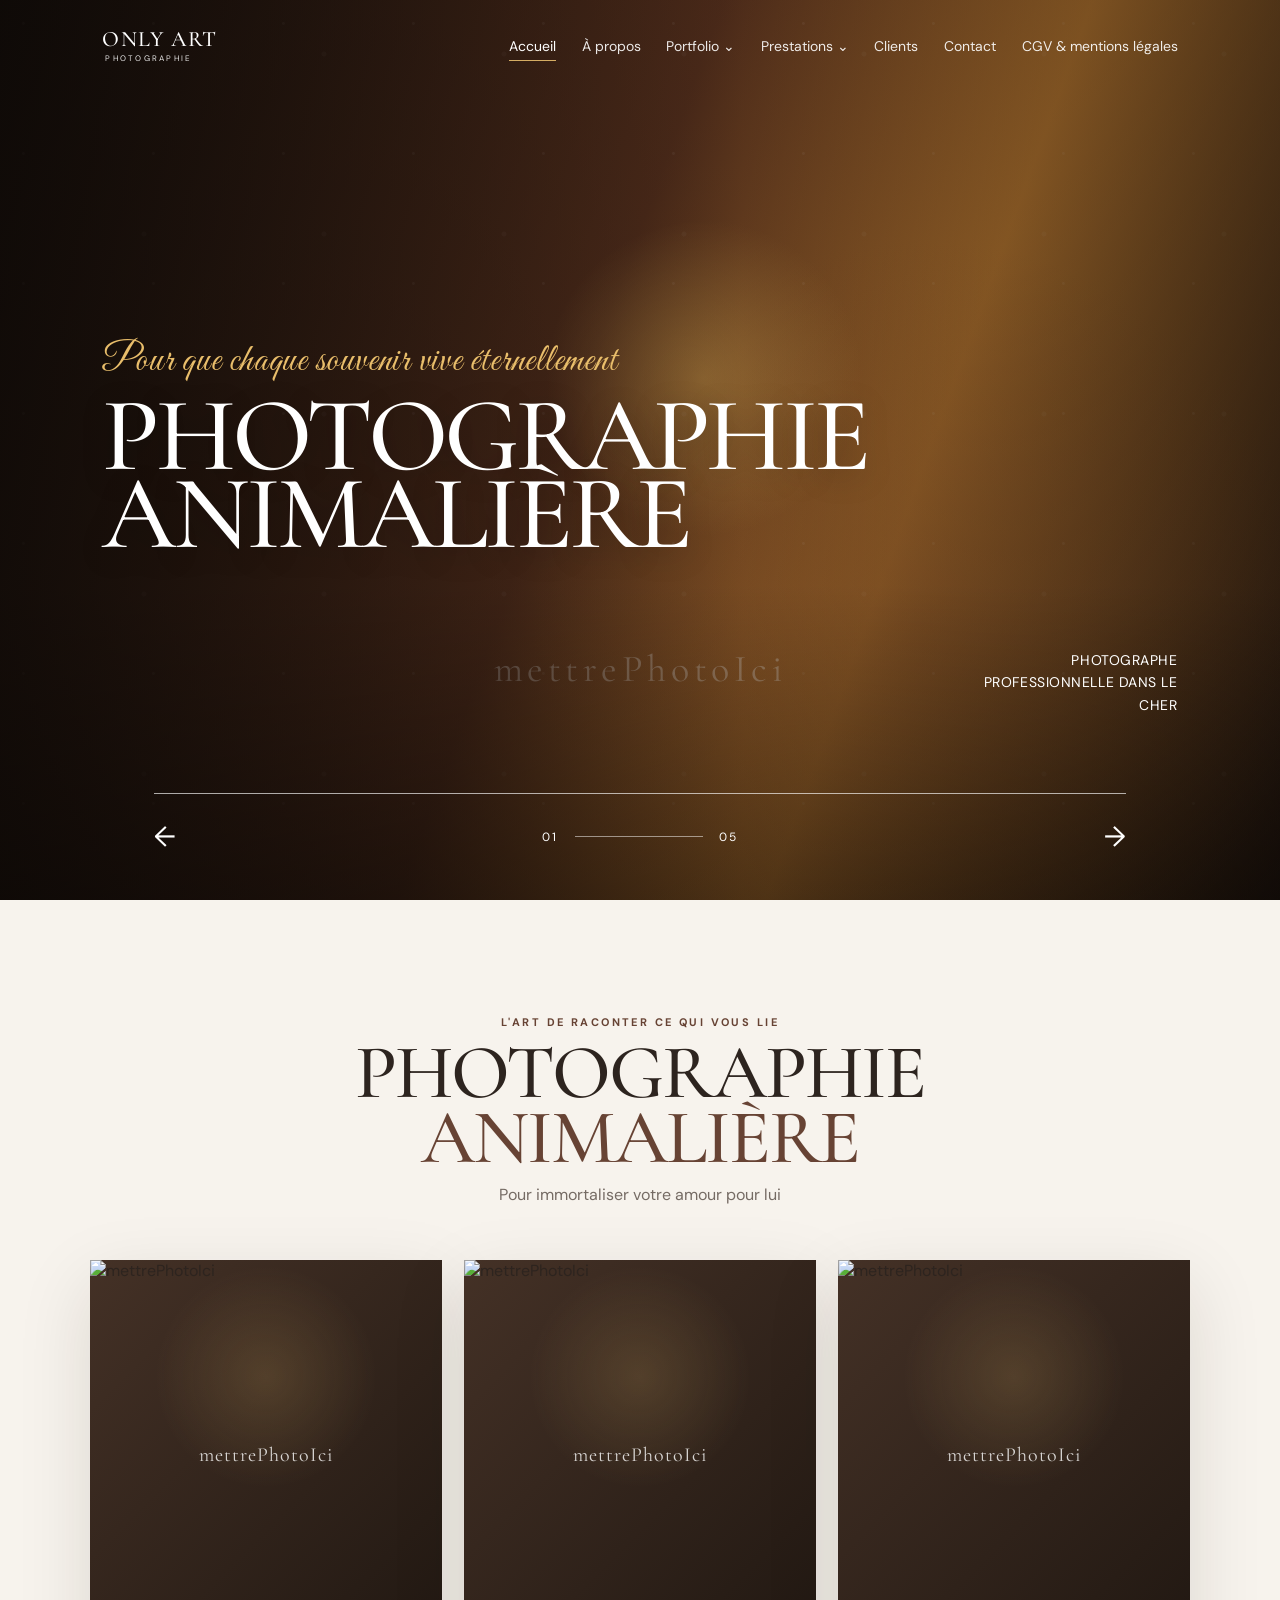
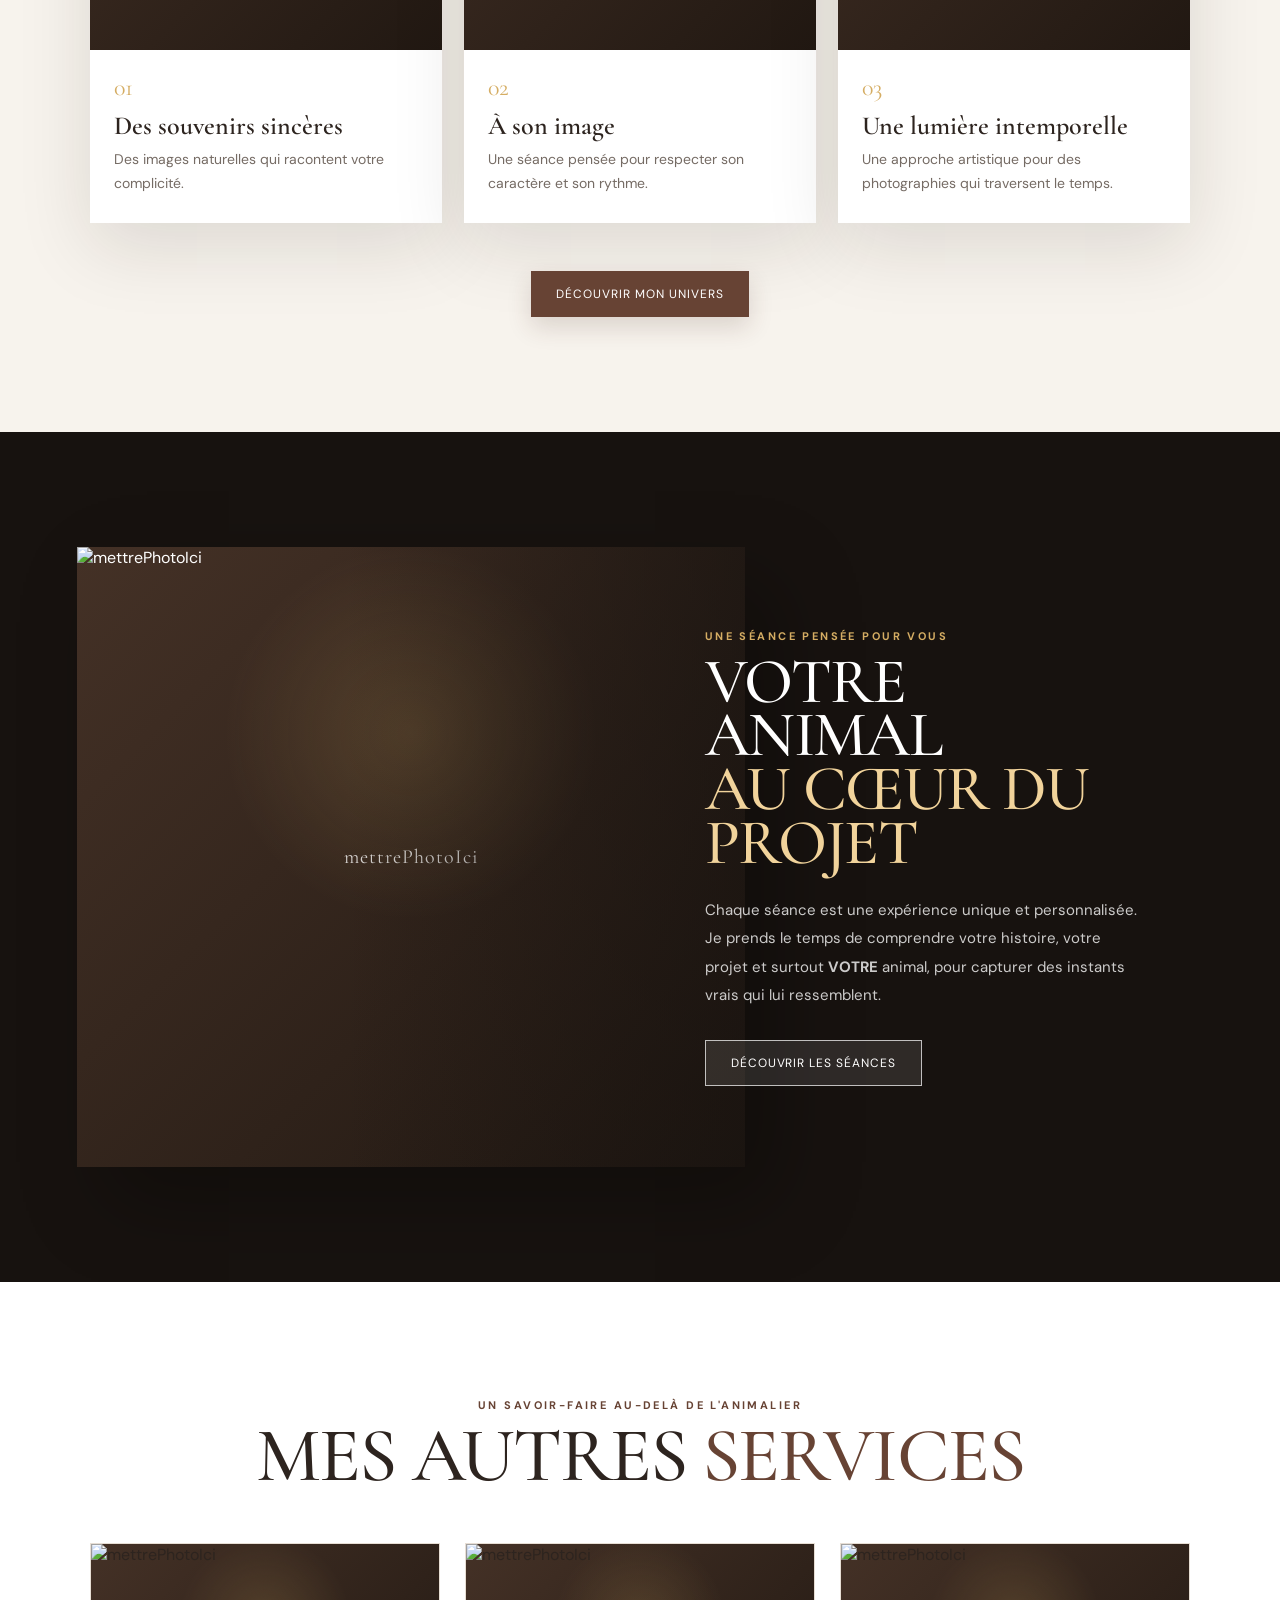
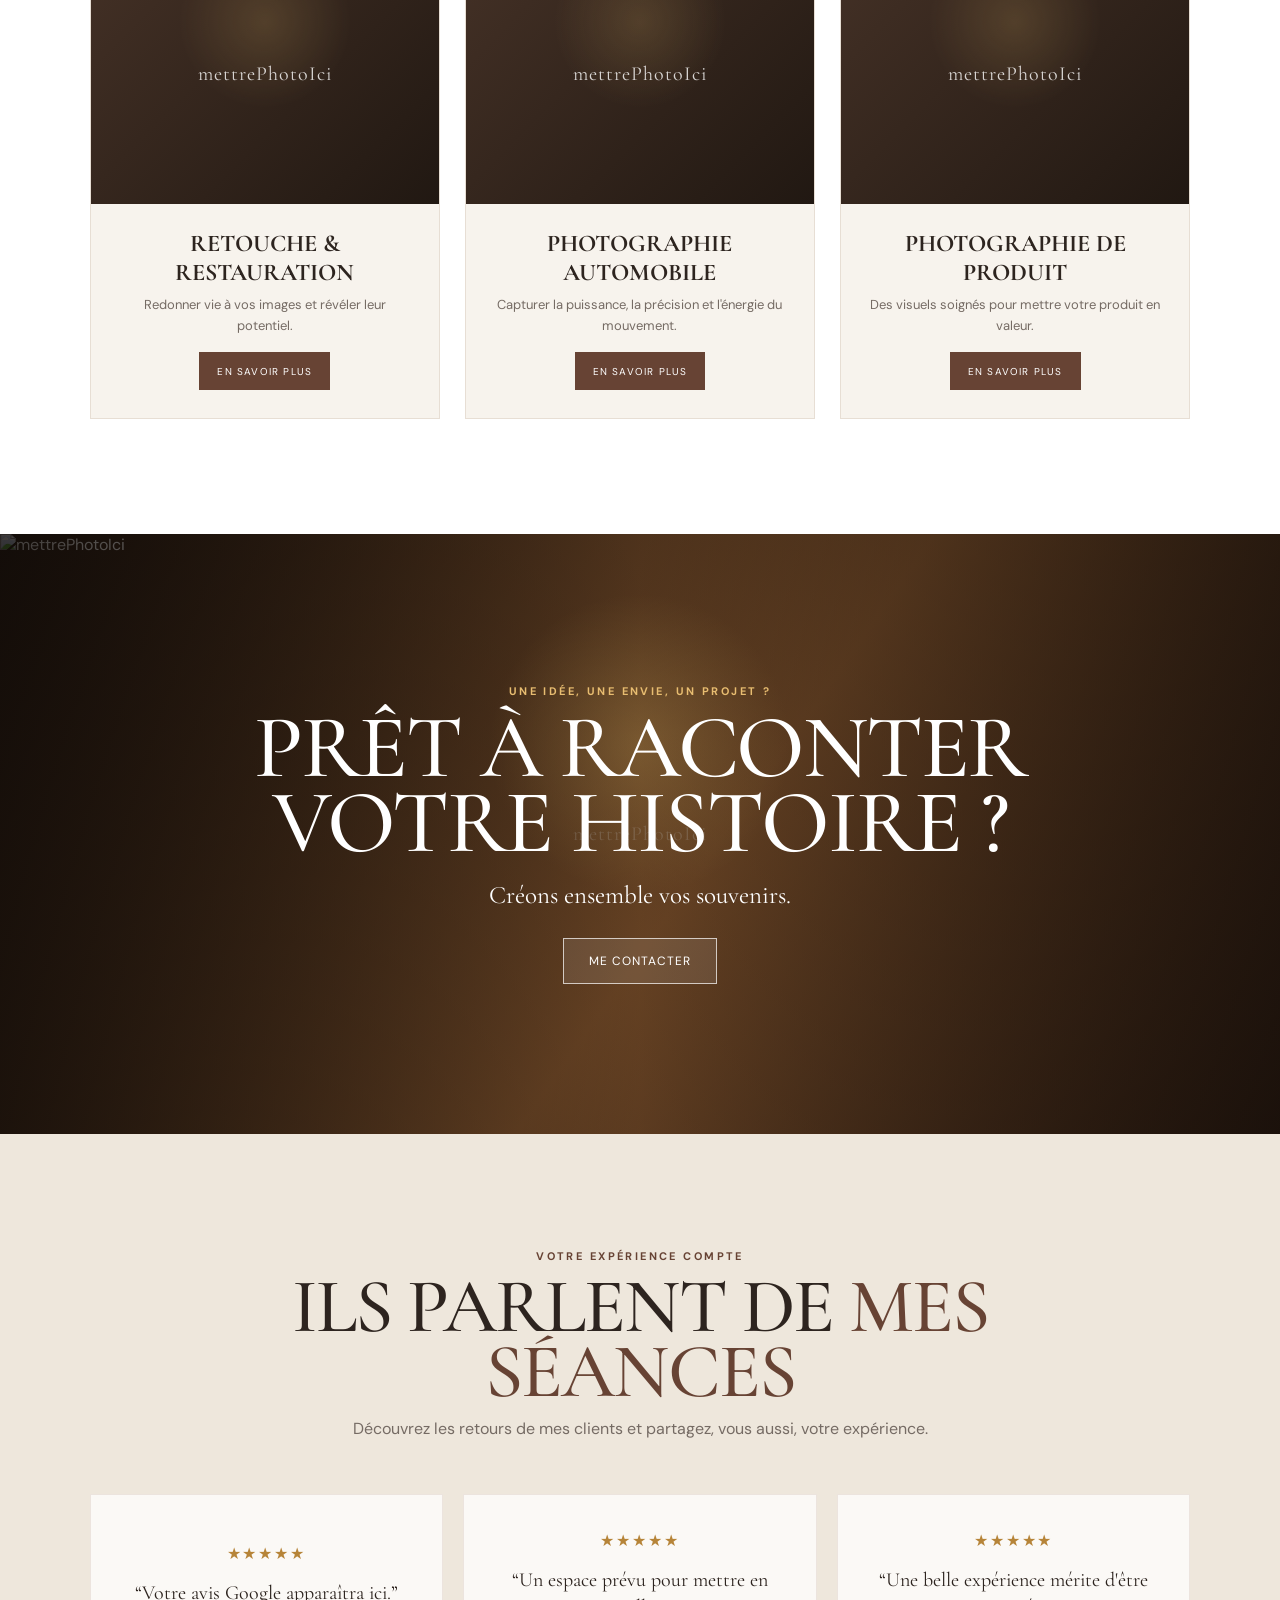
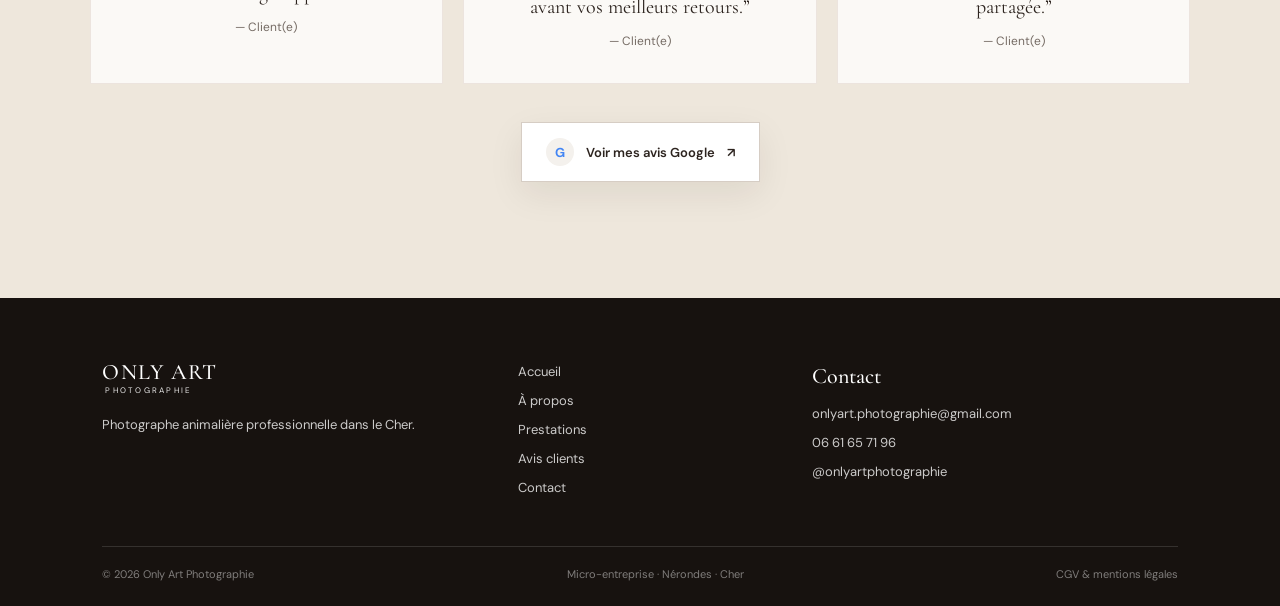
==== index.html @ 2b0d0a0a "premier commit" ====
<!DOCTYPE html>
<html lang="fr">
<head>
  <meta charset="UTF-8">
  <meta name="viewport" content="width=device-width, initial-scale=1.0">
  <meta name="description" content="Only Art Photographie — Photographe animalière professionnelle dans le Cher. Séances photo pour chiens, chevaux, chats et autres compagnons.">
  <meta name="theme-color" content="#17120f">
  <title>Only Art Photographie — Photographe animalière dans le Cher</title>
  <link rel="preconnect" href="https://fonts.googleapis.com">
  <link rel="preconnect" href="https://fonts.gstatic.com" crossorigin>
  <link href="https://fonts.googleapis.com/css2?family=Cormorant+Garamond:wght@400;500;600;700&family=DM+Sans:wght@400;500;600;700&family=Great+Vibes&display=swap" rel="stylesheet">
  <link rel="stylesheet" href="style.css">
</head>

<body>
  <div class="page-loader" aria-hidden="true"><span></span></div>

  <header class="site-header" id="top">
    <a class="brand" href="#top" aria-label="Only Art Photographie - Accueil">
      <span class="brand-main">ONLY ART</span>
      <span class="brand-sub">PHOTOGRAPHIE</span>
    </a>

    <button class="menu-toggle" aria-label="Ouvrir le menu" aria-expanded="false">
      <span></span><span></span><span></span>
    </button>

    <nav class="main-nav" aria-label="Navigation principale">
      <a class="active" href="#top">Accueil</a>
      <a href="#univers">À propos</a>
      <a href="#portfolio">Portfolio <span>⌄</span></a>
      <a href="#prestations">Prestations <span>⌄</span></a>
      <a href="#avis">Clients</a>
      <a href="#contact">Contact</a>
      <a href="#mentions">CGV & mentions légales</a>
    </nav>
  </header>

  <main>
    <!-- HERO -->
    <section class="hero" aria-label="Présentation">
      <div class="hero-slides">
        <article class="hero-slide is-active">
          <div class="hero-placeholder">
            <img src="mettrePhotoIci" alt="mettrePhotoIci">
            <span>mettrePhotoIci</span>
          </div>
        </article>
        <article class="hero-slide">
          <div class="hero-placeholder">
            <img src="mettrePhotoIci" alt="mettrePhotoIci">
            <span>mettrePhotoIci</span>
          </div>
        </article>
        <article class="hero-slide">
          <div class="hero-placeholder">
            <img src="mettrePhotoIci" alt="mettrePhotoIci">
            <span>mettrePhotoIci</span>
          </div>
        </article>
        <article class="hero-slide">
          <div class="hero-placeholder">
            <img src="mettrePhotoIci" alt="mettrePhotoIci">
            <span>mettrePhotoIci</span>
          </div>
        </article>
        <article class="hero-slide">
          <div class="hero-placeholder">
            <img src="mettrePhotoIci" alt="mettrePhotoIci">
            <span>mettrePhotoIci</span>
          </div>
        </article>
      </div>

      <div class="hero-overlay"></div>

      <div class="hero-content">
        <p class="eyebrow script">Pour que chaque souvenir vive éternellement</p>
        <h1>PHOTOGRAPHIE<br><em>ANIMALIÈRE</em></h1>
        <p class="hero-location">PHOTOGRAPHE<br>PROFESSIONNELLE DANS LE<br>CHER</p>
      </div>

      <div class="hero-bottom">
        <button class="slider-arrow" id="prevSlide" aria-label="Photo précédente">←</button>
        <div class="slider-progress">
          <span id="slideCurrent">01</span>
          <i></i>
          <span>05</span>
        </div>
        <button class="slider-arrow" id="nextSlide" aria-label="Photo suivante">→</button>
      </div>
    </section>

    <!-- INTRO / ANIMALIER -->
    <section class="section animalier-section" id="univers">
      <div class="section-heading reveal">
        <p class="eyebrow">L'art de raconter ce qui vous lie</p>
        <h2>PHOTOGRAPHIE<br><em>ANIMALIÈRE</em></h2>
        <p>Pour immortaliser votre amour pour lui</p>
      </div>

      <div class="animal-grid">
        <article class="animal-card reveal">
          <div class="image-box">
            <img src="mettrePhotoIci" alt="mettrePhotoIci">
            <span>mettrePhotoIci</span>
          </div>
          <div class="card-body"><span>01</span><h3>Des souvenirs sincères</h3><p>Des images naturelles qui racontent votre complicité.</p></div>
        </article>

        <article class="animal-card reveal delay-1">
          <div class="image-box">
            <img src="mettrePhotoIci" alt="mettrePhotoIci">
            <span>mettrePhotoIci</span>
          </div>
          <div class="card-body"><span>02</span><h3>À son image</h3><p>Une séance pensée pour respecter son caractère et son rythme.</p></div>
        </article>

        <article class="animal-card reveal delay-2">
          <div class="image-box">
            <img src="mettrePhotoIci" alt="mettrePhotoIci">
            <span>mettrePhotoIci</span>
          </div>
          <div class="card-body"><span>03</span><h3>Une lumière intemporelle</h3><p>Une approche artistique pour des photographies qui traversent le temps.</p></div>
        </article>
      </div>

      <div class="center-cta reveal">
        <a class="btn" href="#contact">Découvrir mon univers</a>
      </div>
    </section>

    <!-- STORY -->
    <section class="story-section section" id="portfolio">
      <div class="story-image image-box reveal">
        <img src="mettrePhotoIci" alt="mettrePhotoIci">
        <span>mettrePhotoIci</span>
      </div>

      <div class="story-content reveal delay-1">
        <p class="eyebrow">Une séance pensée pour vous</p>
        <h2>VOTRE ANIMAL<br><em>AU CŒUR DU PROJET</em></h2>
        <p>
          Chaque séance est une expérience unique et personnalisée. Je prends le temps de comprendre
          votre histoire, votre projet et surtout <strong>VOTRE</strong> animal, pour capturer des instants
          vrais qui lui ressemblent.
        </p>
        <a class="btn btn-light" href="#contact">Découvrir les séances</a>
      </div>
    </section>

    <!-- OTHER SERVICES -->
    <section class="section services-section" id="prestations">
      <div class="section-heading reveal">
        <p class="eyebrow">Un savoir-faire au-delà de l'animalier</p>
        <h2>MES AUTRES <em>SERVICES</em></h2>
      </div>

      <div class="services-grid">
        <article class="service-card reveal">
          <div class="image-box">
            <img src="mettrePhotoIci" alt="mettrePhotoIci">
            <span>mettrePhotoIci</span>
          </div>
          <div class="service-content">
            <h3>RETOUCHE & RESTAURATION</h3>
            <p>Redonner vie à vos images et révéler leur potentiel.</p>
            <a href="#contact" class="small-btn">En savoir plus</a>
          </div>
        </article>

        <article class="service-card reveal delay-1">
          <div class="image-box">
            <img src="mettrePhotoIci" alt="mettrePhotoIci">
            <span>mettrePhotoIci</span>
          </div>
          <div class="service-content">
            <h3>PHOTOGRAPHIE AUTOMOBILE</h3>
            <p>Capturer la puissance, la précision et l'énergie du mouvement.</p>
            <a href="#contact" class="small-btn">En savoir plus</a>
          </div>
        </article>

        <article class="service-card reveal delay-2">
          <div class="image-box">
            <img src="mettrePhotoIci" alt="mettrePhotoIci">
            <span>mettrePhotoIci</span>
          </div>
          <div class="service-content">
            <h3>PHOTOGRAPHIE DE PRODUIT</h3>
            <p>Des visuels soignés pour mettre votre produit en valeur.</p>
            <a href="#contact" class="small-btn">En savoir plus</a>
          </div>
        </article>
      </div>
    </section>

    <!-- CONTACT CTA -->
    <section class="contact-banner" id="contact">
      <div class="contact-bg image-box">
        <img src="mettrePhotoIci" alt="mettrePhotoIci">
        <span>mettrePhotoIci</span>
      </div>
      <div class="contact-overlay"></div>
      <div class="contact-content reveal">
        <p class="eyebrow">Une idée, une envie, un projet ?</p>
        <h2>PRÊT À RACONTER<br><em>VOTRE HISTOIRE ?</em></h2>
        <p>Créons ensemble vos souvenirs.</p>
        <a class="btn btn-light" href="mailto:onlyart.photographie@gmail.com?subject=Demande%20de%20renseignements">Me contacter</a>
      </div>
    </section>

    <!-- GOOGLE REVIEWS -->
    <section class="reviews section" id="avis">
      <div class="reviews-inner">
        <div class="section-heading reveal">
          <p class="eyebrow">Votre expérience compte</p>
          <h2>ILS PARLENT DE <em>MES SÉANCES</em></h2>
          <p>Découvrez les retours de mes clients et partagez, vous aussi, votre expérience.</p>
        </div>

        <div class="review-cards">
          <article class="review-card reveal">
            <div class="stars">★★★★★</div>
            <p>“Votre avis Google apparaîtra ici.”</p>
            <span>— Client(e)</span>
          </article>
          <article class="review-card reveal delay-1">
            <div class="stars">★★★★★</div>
            <p>“Un espace prévu pour mettre en avant vos meilleurs retours.”</p>
            <span>— Client(e)</span>
          </article>
          <article class="review-card reveal delay-2">
            <div class="stars">★★★★★</div>
            <p>“Une belle expérience mérite d'être partagée.”</p>
            <span>— Client(e)</span>
          </article>
        </div>

        <!-- Remplacez l'URL ci-dessous par le lien exact de votre fiche Google Business Profile. -->
        <a class="google-btn reveal" href="https://www.google.com/search?q=Only+Art+Photographie+N%C3%A9rondes+avis+Google" target="_blank" rel="noopener noreferrer">
          <span class="google-g">G</span>
          Voir mes avis Google
          <span>↗</span>
        </a>
      </div>
    </section>
  </main>

  <footer class="site-footer" id="mentions">
    <div class="footer-top">
      <div>
        <a class="brand footer-brand" href="#top">
          <span class="brand-main">ONLY ART</span>
          <span class="brand-sub">PHOTOGRAPHIE</span>
        </a>
        <p>Photographe animalière professionnelle dans le Cher.</p>
      </div>

      <div class="footer-links">
        <a href="#top">Accueil</a>
        <a href="#univers">À propos</a>
        <a href="#prestations">Prestations</a>
        <a href="#avis">Avis clients</a>
        <a href="#contact">Contact</a>
      </div>

      <div class="footer-contact">
        <strong>Contact</strong>
        <a href="mailto:onlyart.photographie@gmail.com">onlyart.photographie@gmail.com</a>
        <a href="tel:+33661657196">06 61 65 71 96</a>
        <a href="https://www.instagram.com/onlyartphotographie/" target="_blank" rel="noopener noreferrer">@onlyartphotographie</a>
      </div>
    </div>

    <div class="footer-bottom">
      <span>© <span id="year"></span> Only Art Photographie</span>
      <span>Micro-entreprise · Nérondes · Cher</span>
      <a href="#">CGV & mentions légales</a>
    </div>
  </footer>

  <button class="back-top" id="backTop" aria-label="Retour en haut">↑</button>

  <script src="script.js"></script>
</body>
</html>
---- style.css ----
/* =========================================================
   ONLY ART PHOTOGRAPHIE — HOME
   Palette inspirée de la maquette : brun, crème, doré, blanc
   ========================================================= */

:root {
  --brown-950: #17120f;
  --brown-900: #241913;
  --brown-800: #3a271d;
  --brown-700: #674334;
  --brown-600: #80533f;
  --gold: #d5ad63;
  --cream: #eee7dc;
  --cream-2: #f7f3ed;
  --white: #fff;
  --text: #2d241f;
  --muted: #756b64;
  --shadow: 0 24px 70px rgba(37, 25, 18, .12);
  --serif: "Cormorant Garamond", Georgia, serif;
  --sans: "DM Sans", Arial, sans-serif;
  --script: "Great Vibes", cursive;
}

* { box-sizing: border-box; }

html {
  scroll-behavior: smooth;
  scroll-padding-top: 80px;
}

body {
  margin: 0;
  background: var(--cream-2);
  color: var(--text);
  font-family: var(--sans);
  overflow-x: hidden;
}

body.menu-open { overflow: hidden; }

a { color: inherit; text-decoration: none; }

button { font: inherit; }

.page-loader {
  position: fixed;
  inset: 0;
  z-index: 9999;
  background: var(--brown-950);
  display: grid;
  place-items: center;
  transition: opacity .6s ease, visibility .6s ease;
}

.page-loader span {
  width: 42px;
  height: 42px;
  border: 1px solid rgba(255,255,255,.25);
  border-top-color: var(--gold);
  border-radius: 50%;
  animation: spin 1s linear infinite;
}

.page-loader.loaded { opacity: 0; visibility: hidden; }

@keyframes spin { to { transform: rotate(360deg); } }

/* HEADER */
.site-header {
  position: absolute;
  top: 0;
  left: 0;
  right: 0;
  z-index: 20;
  min-height: 92px;
  display: flex;
  align-items: center;
  justify-content: space-between;
  gap: 30px;
  padding: 20px clamp(24px, 8vw, 9%);
  color: var(--white);
  transition: background .3s ease, padding .3s ease, backdrop-filter .3s ease;
}

.site-header.scrolled {
  position: fixed;
  min-height: 72px;
  padding-top: 12px;
  padding-bottom: 12px;
  background: rgba(23, 18, 15, .88);
  backdrop-filter: blur(14px);
  box-shadow: 0 10px 35px rgba(0,0,0,.12);
}

.brand {
  display: inline-flex;
  flex-direction: column;
  line-height: .85;
  letter-spacing: .08em;
  flex: 0 0 auto;
}

.brand-main {
  font-family: var(--serif);
  font-size: 22px;
  font-weight: 500;
}

.brand-sub {
  font-size: 8px;
  letter-spacing: .28em;
  margin-left: 3px;
  margin-top: 6px;
  opacity: .9;
}

.main-nav {
  display: flex;
  align-items: center;
  gap: clamp(18px, 2vw, 34px);
  font-size: 14px;
}

.main-nav a {
  position: relative;
  padding: 8px 0;
  white-space: nowrap;
  opacity: .9;
  transition: opacity .25s ease;
}

.main-nav a::after {
  content: "";
  position: absolute;
  left: 0;
  right: 100%;
  bottom: 2px;
  height: 1px;
  background: var(--gold);
  transition: right .3s ease;
}

.main-nav a:hover,
.main-nav a.active { opacity: 1; }

.main-nav a:hover::after,
.main-nav a.active::after { right: 0; }

.menu-toggle {
  display: none;
  width: 44px;
  height: 44px;
  border: 0;
  background: transparent;
  color: white;
  cursor: pointer;
}

.menu-toggle span {
  display: block;
  width: 25px;
  height: 1px;
  margin: 6px auto;
  background: currentColor;
  transition: transform .3s ease, opacity .3s ease;
}

.menu-toggle.open span:nth-child(1) { transform: translateY(7px) rotate(45deg); }
.menu-toggle.open span:nth-child(2) { opacity: 0; }
.menu-toggle.open span:nth-child(3) { transform: translateY(-7px) rotate(-45deg); }

/* GENERIC */
.section {
  padding: clamp(80px, 9vw, 140px) clamp(20px, 7vw, 8%);
}

.section-heading {
  max-width: 800px;
  margin: 0 auto 55px;
  text-align: center;
}

.eyebrow {
  margin: 0 0 12px;
  color: var(--brown-700);
  font-size: 11px;
  font-weight: 700;
  letter-spacing: .22em;
  text-transform: uppercase;
}

.script {
  font-family: var(--script);
  font-weight: 400;
  text-transform: none;
  letter-spacing: .02em;
  color: #e9be6b;
  font-size: clamp(26px, 3vw, 43px);
}

h1, h2, h3, p { margin-top: 0; }

h2 {
  margin-bottom: 14px;
  font-family: var(--serif);
  font-size: clamp(42px, 6vw, 78px);
  font-weight: 500;
  line-height: .84;
  letter-spacing: -.025em;
}

h2 em, h1 em {
  font-style: normal;
  color: var(--brown-700);
}

.section-heading > p:last-child {
  color: var(--muted);
  font-size: 16px;
}

.btn,
.small-btn,
.google-btn {
  display: inline-flex;
  align-items: center;
  justify-content: center;
  gap: 12px;
  cursor: pointer;
  transition: transform .3s ease, background .3s ease, color .3s ease, box-shadow .3s ease;
}

.btn {
  min-height: 46px;
  padding: 0 25px;
  color: white;
  background: var(--brown-700);
  font-size: 12px;
  letter-spacing: .08em;
  text-transform: uppercase;
  box-shadow: 0 10px 25px rgba(74, 46, 34, .16);
}

.btn:hover {
  transform: translateY(-3px);
  background: var(--brown-800);
  box-shadow: 0 16px 32px rgba(74, 46, 34, .22);
}

.btn-light {
  background: rgba(255,255,255,.1);
  border: 1px solid rgba(255,255,255,.7);
  box-shadow: none;
}

.btn-light:hover {
  background: white;
  color: var(--brown-800);
}

.center-cta { text-align: center; margin-top: 48px; }

.image-box {
  position: relative;
  overflow: hidden;
  background:
    radial-gradient(circle at 50% 30%, rgba(213,173,99,.18), transparent 34%),
    linear-gradient(135deg, #443126, #211812);
}

.image-box img {
  display: block;
  width: 100%;
  height: 100%;
  object-fit: cover;
}

.image-box > span {
  position: absolute;
  inset: 0;
  display: grid;
  place-items: center;
  color: rgba(255,255,255,.8);
  font-family: var(--serif);
  font-size: 20px;
  letter-spacing: .05em;
  pointer-events: none;
}

.image-box img:not([src]),
.image-box img { min-height: 100%; }

/* HERO */
.hero {
  position: relative;
  min-height: min(850px, 100vh);
  height: 100vh;
  overflow: hidden;
  background: #2b1c13;
  color: white;
}

.hero-slides,
.hero-slide,
.hero-placeholder {
  position: absolute;
  inset: 0;
}

.hero-slide {
  opacity: 0;
  transform: scale(1.035);
  transition: opacity 1s ease, transform 7s ease;
}

.hero-slide.is-active {
  opacity: 1;
  transform: scale(1);
}

.hero-placeholder {
  display: grid;
  place-items: center;
  background:
    radial-gradient(circle at 55% 42%, rgba(229,179,86,.48), transparent 18%),
    radial-gradient(circle at 72% 70%, rgba(132,77,38,.42), transparent 35%),
    linear-gradient(110deg, #1d130e 0%, #5a321e 45%, #bd7b31 68%, #2a1a11 100%);
}

.hero-placeholder::before {
  content: "";
  position: absolute;
  inset: 0;
  background:
    radial-gradient(circle at 18% 18%, rgba(255,255,255,.14) 0 1px, transparent 2px),
    radial-gradient(circle at 80% 30%, rgba(255,255,255,.1) 0 2px, transparent 3px);
  background-size: 130px 130px, 180px 180px;
  opacity: .45;
}

.hero-placeholder img {
  width: 100%;
  height: 100%;
  object-fit: cover;
  opacity: 0;
}

.hero-placeholder span {
  z-index: 1;
  font-family: var(--serif);
  font-size: clamp(22px, 3vw, 38px);
  letter-spacing: .12em;
  color: rgba(255,255,255,.35);
}

.hero-overlay {
  position: absolute;
  inset: 0;
  z-index: 2;
  background:
    linear-gradient(90deg, rgba(10,7,5,.76) 0%, rgba(16,10,7,.22) 58%, rgba(10,7,5,.45) 100%),
    linear-gradient(0deg, rgba(0,0,0,.48), transparent 35%);
}

.hero-content {
  position: relative;
  z-index: 3;
  min-height: 100%;
  display: grid;
  align-content: center;
  justify-items: start;
  padding: 120px clamp(28px, 8vw, 8.5%) 130px;
}

.hero-content h1 {
  margin: 0;
  font-family: var(--serif);
  font-size: clamp(62px, 8.2vw, 140px);
  font-weight: 500;
  line-height: .74;
  letter-spacing: -.035em;
  text-shadow: 0 6px 30px rgba(0,0,0,.25);
}

.hero-content h1 em { color: white; }

.hero-location {
  position: absolute;
  right: clamp(28px, 8vw, 8.5%);
  bottom: 170px;
  text-align: right;
  line-height: 1.6;
  font-size: 14px;
  letter-spacing: .04em;
}

.hero-bottom {
  position: absolute;
  z-index: 4;
  left: clamp(28px, 12%, 12%);
  right: clamp(28px, 12%, 12%);
  bottom: 45px;
  display: flex;
  align-items: center;
  justify-content: space-between;
  border-top: 1px solid rgba(255,255,255,.65);
  padding-top: 24px;
}

.slider-arrow {
  border: 0;
  background: transparent;
  color: white;
  font-size: 28px;
  cursor: pointer;
  padding: 0;
  transition: transform .2s ease, color .2s ease;
}

.slider-arrow:hover {
  transform: translateX(5px);
  color: var(--gold);
}

#prevSlide:hover { transform: translateX(-5px); }

.slider-progress {
  display: flex;
  align-items: center;
  gap: 16px;
  font-size: 12px;
  letter-spacing: .2em;
}

.slider-progress i {
  display: block;
  width: clamp(80px, 10vw, 140px);
  height: 1px;
  background: rgba(255,255,255,.5);
}

/* ANIMALIER */
.animalier-section { background: var(--cream-2); }

.animal-grid {
  max-width: 1250px;
  margin: auto;
  display: grid;
  grid-template-columns: repeat(3, 1fr);
  gap: 22px;
}

.animal-card {
  background: white;
  box-shadow: var(--shadow);
  transition: transform .4s ease, box-shadow .4s ease;
}

.animal-card:hover {
  transform: translateY(-8px);
  box-shadow: 0 30px 80px rgba(37,25,18,.18);
}

.animal-card .image-box { height: 390px; }

.card-body {
  padding: 23px 24px 27px;
}

.card-body > span {
  color: var(--gold);
  font-family: var(--serif);
  font-size: 24px;
}

.card-body h3 {
  margin: 8px 0 7px;
  font-family: var(--serif);
  font-size: 26px;
  font-weight: 600;
}

.card-body p {
  margin: 0;
  color: var(--muted);
  line-height: 1.7;
  font-size: 14px;
}

/* STORY */
.story-section {
  position: relative;
  min-height: 650px;
  display: grid;
  grid-template-columns: 1.25fr .85fr;
  align-items: center;
  gap: 0;
  background: var(--brown-950);
  color: white;
  overflow: hidden;
}

.story-image {
  height: 620px;
  margin-left: -2%;
  box-shadow: 30px 35px 80px rgba(0,0,0,.28);
}

.story-image::after {
  content: "";
  position: absolute;
  inset: 0;
  background: linear-gradient(90deg, transparent 40%, rgba(23,18,15,.65));
}

.story-content {
  position: relative;
  z-index: 2;
  max-width: 550px;
  margin-left: -9%;
  padding: 50px 50px 50px 0;
}

.story-content .eyebrow { color: var(--gold); }

.story-content h2 {
  margin-bottom: 26px;
  font-size: clamp(48px, 5vw, 76px);
}

.story-content h2 em { color: #f1d39b; }

.story-content p:not(.eyebrow) {
  color: rgba(255,255,255,.78);
  line-height: 1.9;
  font-size: 15px;
  margin-bottom: 30px;
}

/* SERVICES */
.services-section { background: #fff; }

.services-grid {
  max-width: 1250px;
  margin: auto;
  display: grid;
  grid-template-columns: repeat(3, 1fr);
  gap: 25px;
}

.service-card {
  border: 1px solid #e7ded4;
  background: var(--cream-2);
  transition: transform .35s ease, box-shadow .35s ease;
}

.service-card:hover {
  transform: translateY(-6px);
  box-shadow: var(--shadow);
}

.service-card .image-box { height: 260px; }

.service-content {
  padding: 25px 25px 28px;
  text-align: center;
}

.service-content h3 {
  margin-bottom: 8px;
  font-family: var(--serif);
  font-size: 24px;
}

.service-content p {
  min-height: 44px;
  color: var(--muted);
  font-size: 13px;
  line-height: 1.6;
}

.small-btn {
  min-height: 38px;
  padding: 0 18px;
  background: var(--brown-700);
  color: white;
  font-size: 10px;
  letter-spacing: .12em;
  text-transform: uppercase;
}

.small-btn:hover {
  background: var(--brown-950);
  transform: translateY(-2px);
}

/* CONTACT */
.contact-banner {
  position: relative;
  min-height: 600px;
  display: grid;
  place-items: center;
  overflow: hidden;
  color: white;
}

.contact-bg,
.contact-bg img {
  position: absolute;
  inset: 0;
  width: 100%;
  height: 100%;
}

.contact-bg {
  background:
    radial-gradient(circle at 50% 35%, rgba(216,169,91,.48), transparent 20%),
    linear-gradient(125deg, #23170f, #8a592f 55%, #3b2416);
}

.contact-bg > span {
  color: rgba(255,255,255,.25);
}

.contact-overlay {
  position: absolute;
  inset: 0;
  background: linear-gradient(90deg, rgba(15,10,7,.8), rgba(15,10,7,.3), rgba(15,10,7,.72));
}

.contact-content {
  position: relative;
  z-index: 2;
  width: min(850px, 90%);
  text-align: center;
}

.contact-content .eyebrow { color: #e8bd71; }

.contact-content h2 {
  font-size: clamp(55px, 7vw, 105px);
  margin-bottom: 20px;
}

.contact-content h2 em { color: white; }

.contact-content > p:not(.eyebrow) {
  margin-bottom: 28px;
  font-family: var(--serif);
  font-size: 25px;
}

/* REVIEWS */
.reviews { background: var(--cream); }

.reviews-inner {
  max-width: 1200px;
  margin: auto;
  text-align: center;
}

.review-cards {
  display: grid;
  grid-template-columns: repeat(3, 1fr);
  gap: 20px;
  margin-bottom: 38px;
}

.review-card {
  background: rgba(255,255,255,.75);
  border: 1px solid rgba(128,83,63,.13);
  padding: 30px 28px;
  min-height: 190px;
  display: flex;
  flex-direction: column;
  justify-content: center;
}

.stars {
  color: #b68438;
  letter-spacing: .12em;
  margin-bottom: 16px;
}

.review-card p {
  font-family: var(--serif);
  font-size: 20px;
  line-height: 1.35;
  margin-bottom: 12px;
}

.review-card span {
  color: var(--muted);
  font-size: 12px;
}

.google-btn {
  padding: 15px 24px;
  border: 1px solid #d6cdc4;
  background: white;
  color: var(--text);
  box-shadow: 0 12px 35px rgba(37,25,18,.08);
  font-size: 13px;
  font-weight: 600;
}

.google-btn:hover {
  transform: translateY(-3px);
  box-shadow: 0 18px 45px rgba(37,25,18,.14);
}

.google-g {
  width: 28px;
  height: 28px;
  display: grid;
  place-items: center;
  border-radius: 50%;
  background: #f4f1ed;
  font-weight: 700;
  color: #4285f4;
}

/* FOOTER */
.site-footer {
  padding: 65px clamp(24px, 8vw, 9%) 25px;
  background: var(--brown-950);
  color: rgba(255,255,255,.78);
}

.footer-top {
  display: grid;
  grid-template-columns: 1.2fr .8fr 1.2fr;
  gap: 50px;
  padding-bottom: 50px;
}

.footer-brand { color: white; margin-bottom: 20px; }

.footer-top p {
  max-width: 320px;
  line-height: 1.7;
  font-size: 13px;
}

.footer-links,
.footer-contact {
  display: flex;
  flex-direction: column;
  gap: 12px;
  font-size: 13px;
}

.footer-links a,
.footer-contact a {
  transition: color .2s ease;
}

.footer-links a:hover,
.footer-contact a:hover { color: var(--gold); }

.footer-contact strong {
  color: white;
  font-family: var(--serif);
  font-size: 22px;
  font-weight: 500;
  margin-bottom: 4px;
}

.footer-bottom {
  display: flex;
  justify-content: space-between;
  gap: 20px;
  border-top: 1px solid rgba(255,255,255,.13);
  padding-top: 20px;
  font-size: 11px;
  color: rgba(255,255,255,.45);
}

.footer-bottom a:hover { color: white; }

.back-top {
  position: fixed;
  right: 22px;
  bottom: 22px;
  z-index: 30;
  width: 45px;
  height: 45px;
  border: 1px solid rgba(255,255,255,.35);
  background: rgba(23,18,15,.88);
  color: white;
  border-radius: 50%;
  cursor: pointer;
  opacity: 0;
  visibility: hidden;
  transform: translateY(10px);
  transition: .3s ease;
}

.back-top.show {
  opacity: 1;
  visibility: visible;
  transform: translateY(0);
}

/* REVEAL */
.reveal {
  opacity: 0;
  transform: translateY(35px);
  transition: opacity .8s ease, transform .8s cubic-bezier(.2,.7,.2,1);
}

.reveal.visible {
  opacity: 1;
  transform: translateY(0);
}

.delay-1 { transition-delay: .12s; }
.delay-2 { transition-delay: .24s; }

/* RESPONSIVE */
@media (max-width: 1100px) {
  .main-nav { gap: 18px; font-size: 12px; }
  .hero-content h1 { font-size: clamp(58px, 8vw, 100px); }
  .hero-location { bottom: 160px; }
}

@media (max-width: 850px) {
  .site-header { min-height: 75px; }
  .menu-toggle { display: block; position: relative; z-index: 31; }

  .main-nav {
    position: fixed;
    inset: 0;
    z-index: 30;
    background: rgba(23,18,15,.97);
    backdrop-filter: blur(15px);
    flex-direction: column;
    justify-content: center;
    gap: 12px;
    padding: 80px 30px 40px;
    transform: translateX(100%);
    transition: transform .4s cubic-bezier(.2,.7,.2,1);
  }

  .main-nav.open { transform: translateX(0); }

  .main-nav a {
    font-family: var(--serif);
    font-size: 30px;
    letter-spacing: .01em;
  }

  .hero {
    min-height: 760px;
    height: 100svh;
  }

  .hero-content {
    padding: 130px 25px 150px;
    align-content: center;
  }

  .hero-content h1 { font-size: clamp(55px, 14vw, 92px); }
  .hero-location {
    position: static;
    margin-top: 35px;
    text-align: left;
    font-size: 12px;
  }

  .hero-bottom {
    left: 25px;
    right: 25px;
    bottom: 25px;
  }

  .animal-grid,
  .services-grid,
  .review-cards { grid-template-columns: 1fr; max-width: 520px; }

  .animal-card .image-box { height: 330px; }

  .story-section {
    grid-template-columns: 1fr;
    padding: 70px 20px;
  }

  .story-image {
    width: 100%;
    height: 390px;
    margin: 0;
  }

  .story-content {
    margin: 0;
    padding: 50px 5px 10px;
  }

  .story-image::after {
    background: linear-gradient(0deg, rgba(23,18,15,.65), transparent 60%);
  }

  .footer-top { grid-template-columns: 1fr 1fr; }
  .footer-contact { grid-column: 2; }
}

@media (max-width: 560px) {
  .brand-main { font-size: 19px; }
  .brand-sub { font-size: 7px; }

  .hero-content h1 { font-size: 52px; }
  .script { font-size: 25px; }
  .hero-location { margin-top: 28px; }

  h2 { font-size: 47px; }

  .section { padding: 75px 18px; }
  .section-heading { margin-bottom: 40px; }

  .contact-banner { min-height: 540px; }
  .contact-content h2 { font-size: 52px; }

  .footer-top {
    grid-template-columns: 1fr;
    gap: 35px;
  }

  .footer-contact { grid-column: auto; }

  .footer-bottom {
    flex-direction: column;
    gap: 9px;
  }

  .back-top {
    right: 14px;
    bottom: 14px;
  }
}

@media (prefers-reduced-motion: reduce) {
  html { scroll-behavior: auto; }
  *, *::before, *::after {
    animation-duration: .01ms !important;
    animation-iteration-count: 1 !important;
    transition-duration: .01ms !important;
  }
}
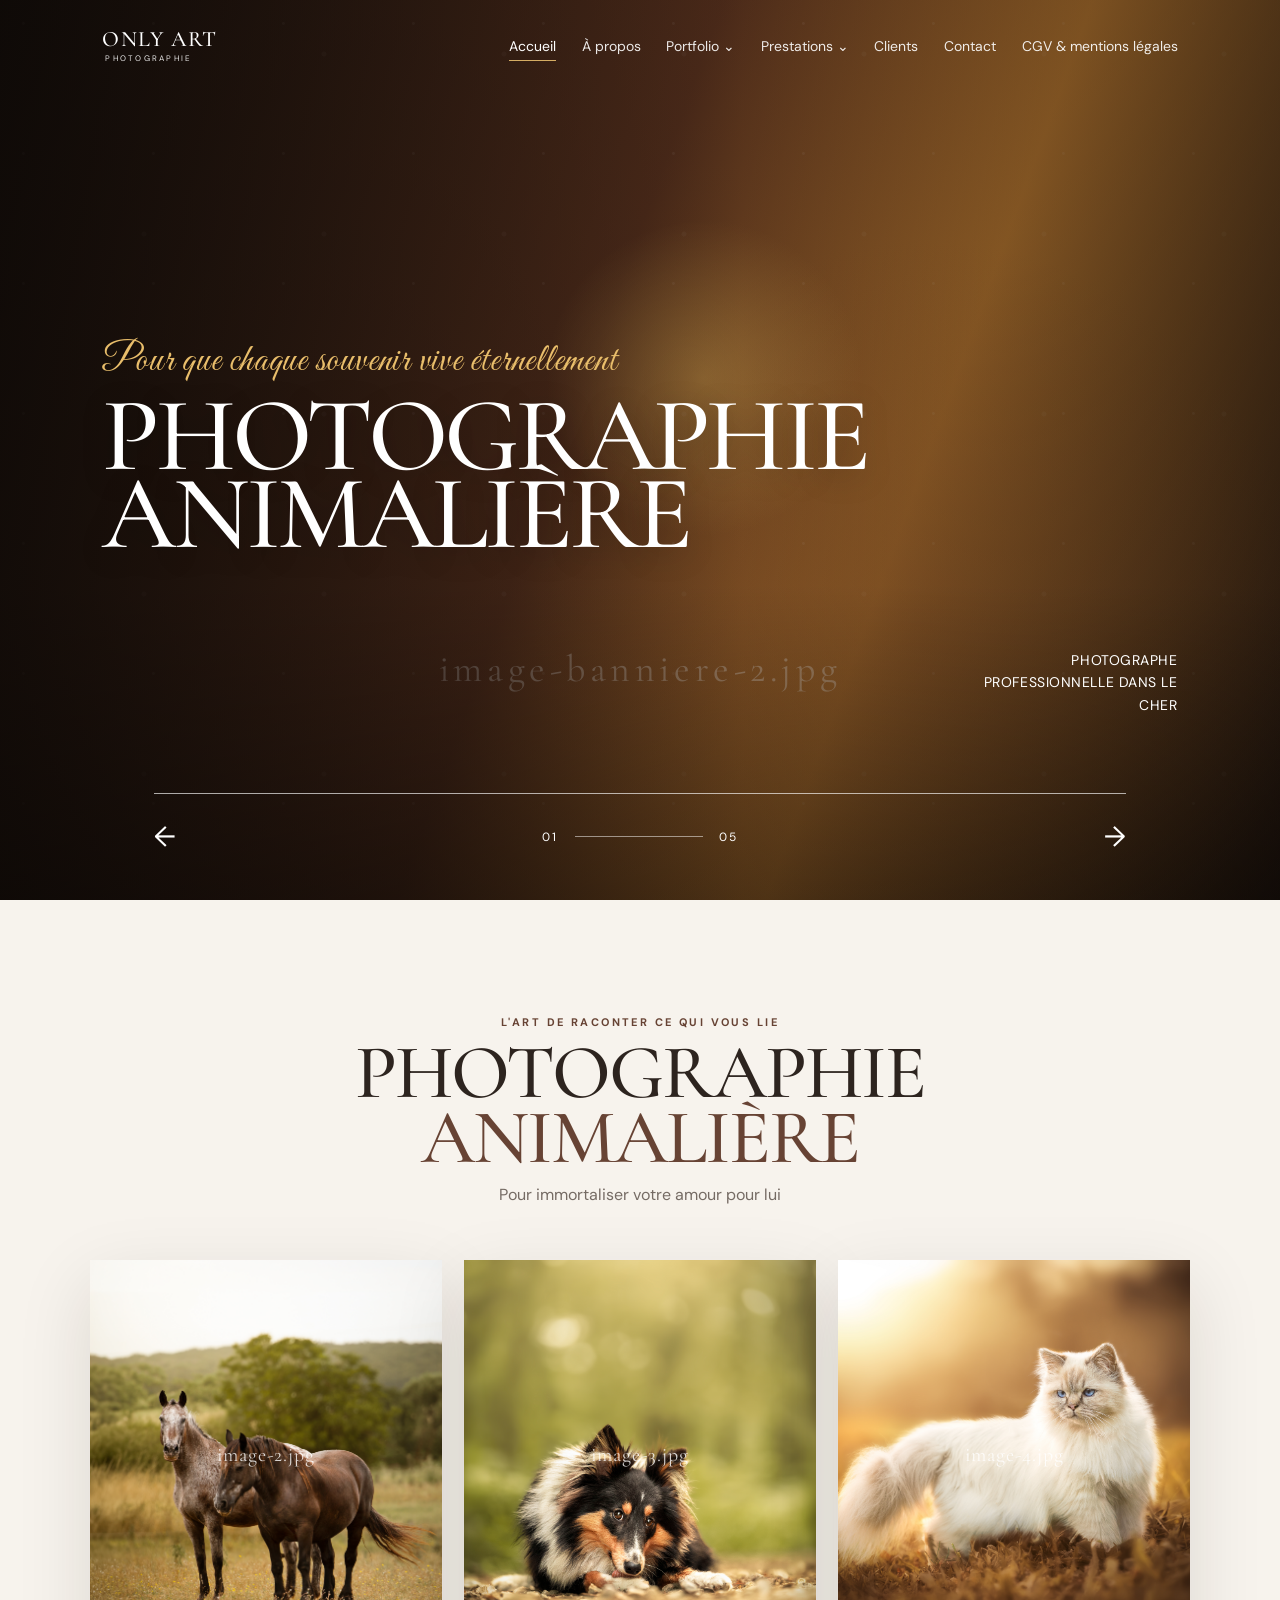
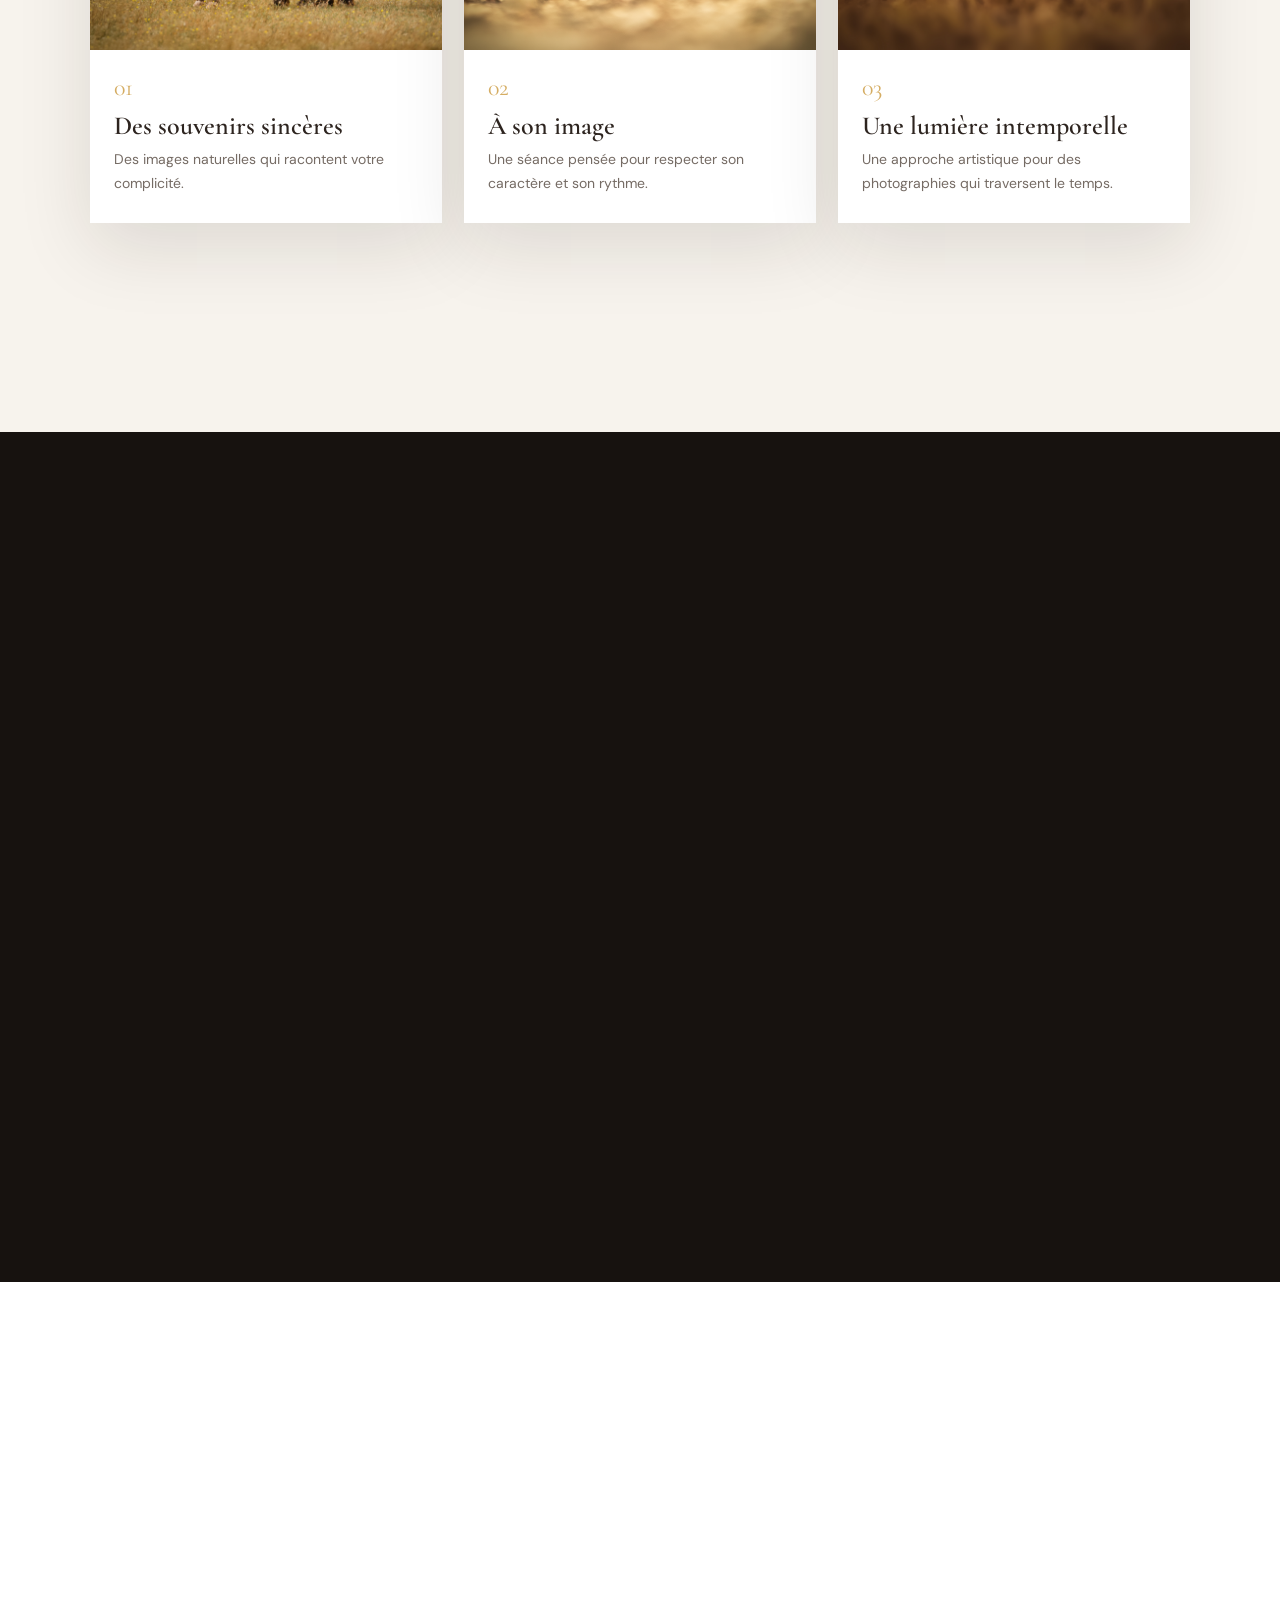
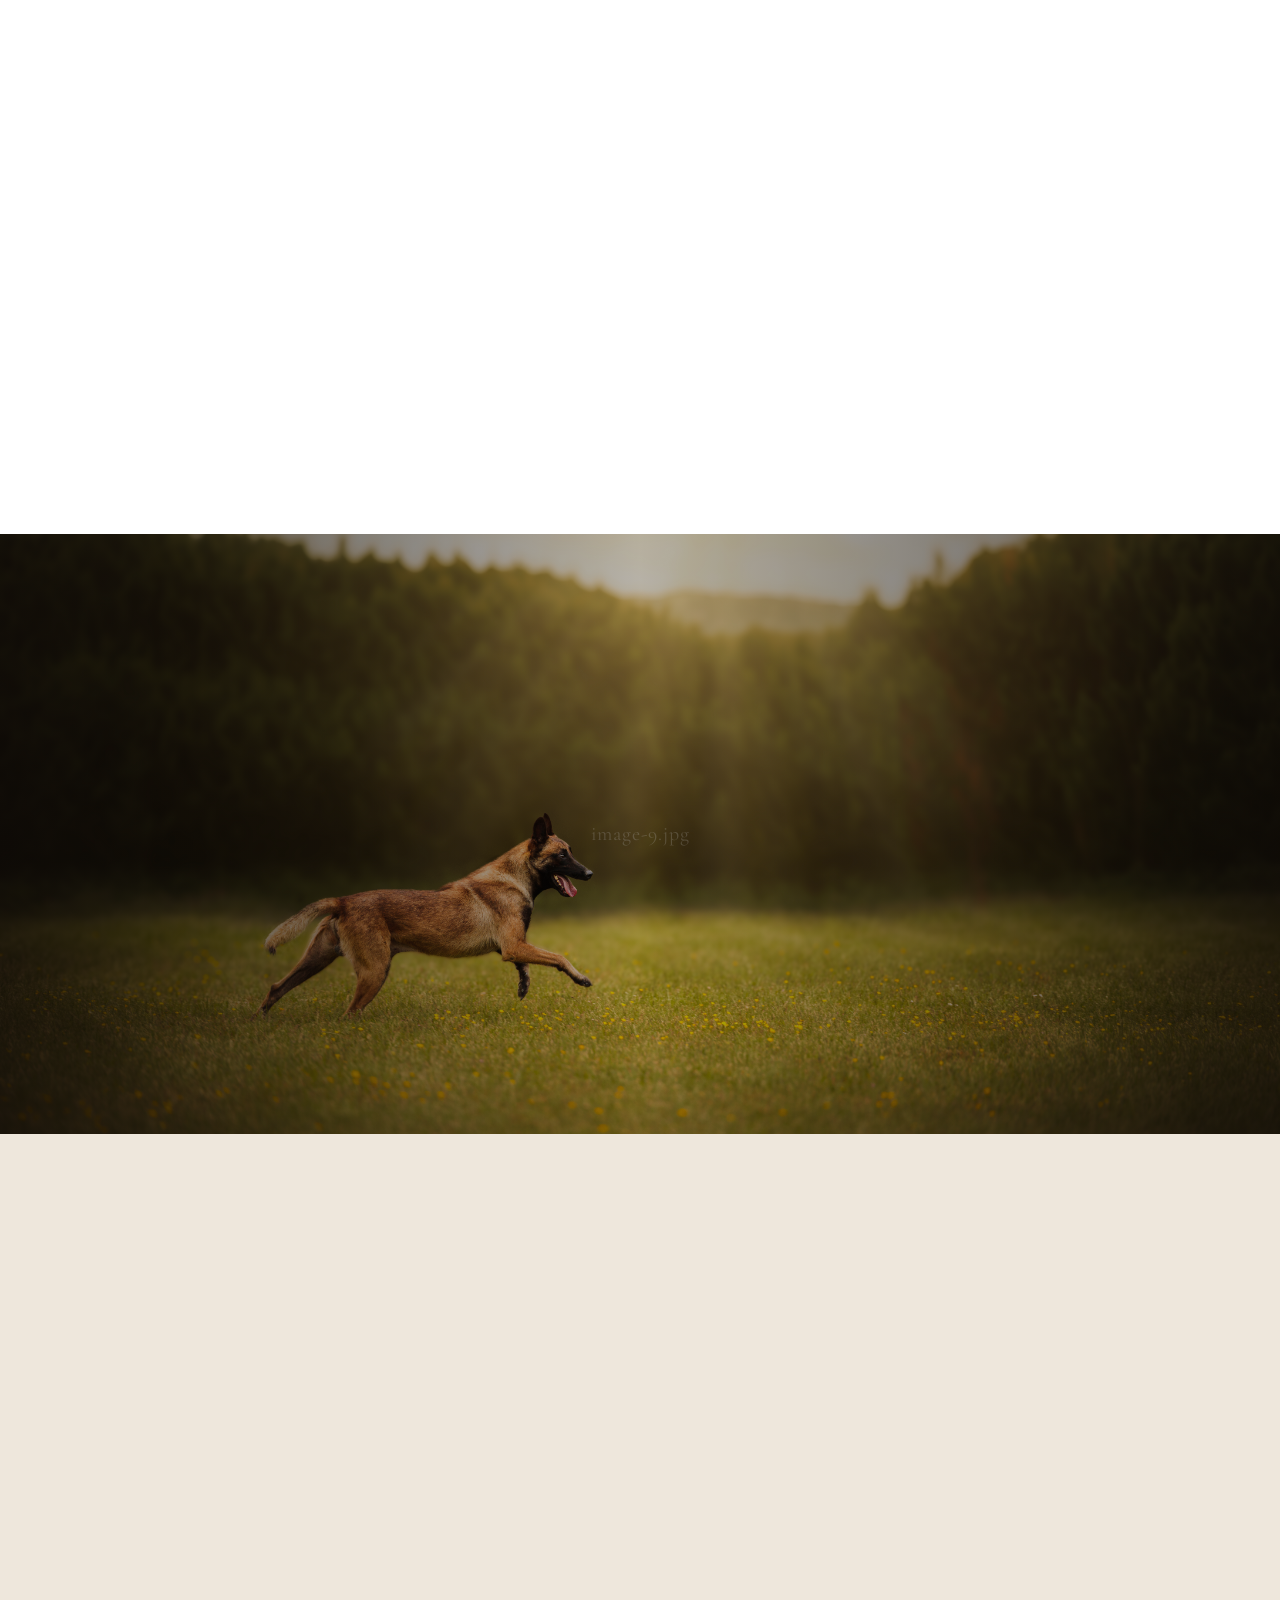
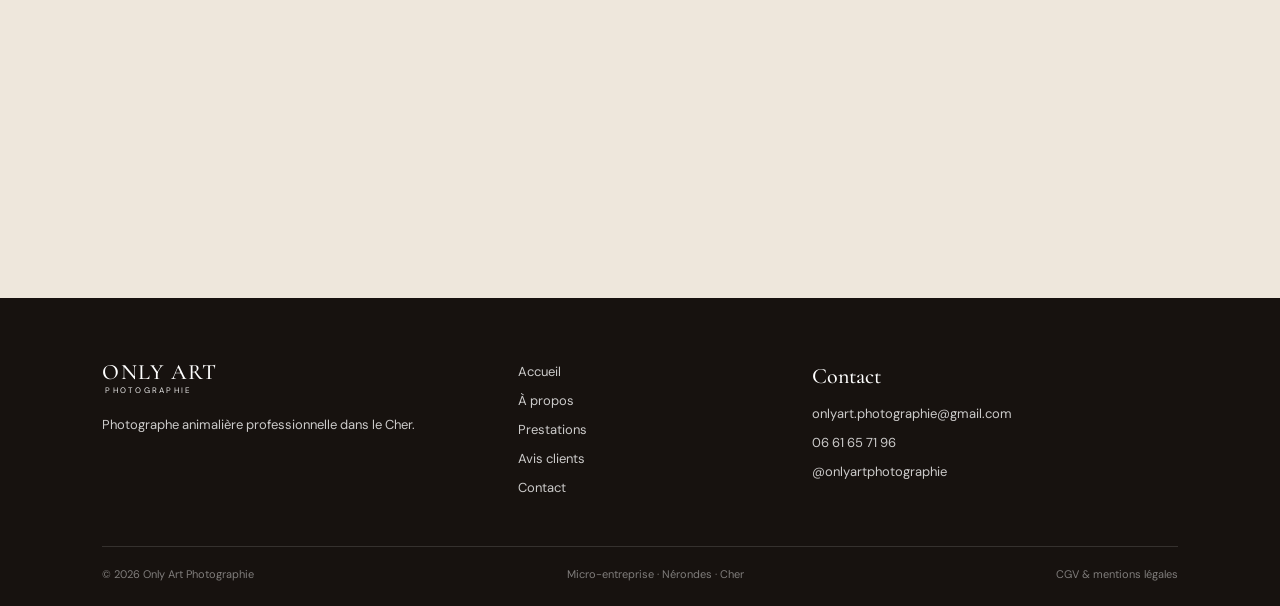
==== commit 947901bb: "add photos" ====
--- a/index.html
+++ b/index.html
@@ -42,32 +42,32 @@
       <div class="hero-slides">
         <article class="hero-slide is-active">
           <div class="hero-placeholder">
-            <img src="mettrePhotoIci" alt="mettrePhotoIci">
-            <span>mettrePhotoIci</span>
-          </div>
-        </article>
-        <article class="hero-slide">
-          <div class="hero-placeholder">
-            <img src="mettrePhotoIci" alt="mettrePhotoIci">
-            <span>mettrePhotoIci</span>
-          </div>
-        </article>
-        <article class="hero-slide">
-          <div class="hero-placeholder">
-            <img src="mettrePhotoIci" alt="mettrePhotoIci">
-            <span>mettrePhotoIci</span>
-          </div>
-        </article>
-        <article class="hero-slide">
-          <div class="hero-placeholder">
-            <img src="mettrePhotoIci" alt="mettrePhotoIci">
-            <span>mettrePhotoIci</span>
-          </div>
-        </article>
-        <article class="hero-slide">
-          <div class="hero-placeholder">
-            <img src="mettrePhotoIci" alt="mettrePhotoIci">
-            <span>mettrePhotoIci</span>
+            <img src="image-banniere-2.jpg" alt="image-banniere-2.jpg">
+            <span>image-banniere-2.jpg</span>
+          </div>
+        </article>
+        <article class="hero-slide">
+          <div class="hero-placeholder">
+            <img src="image-banniere-3.jpg" alt="image-banniere-3.jpg">
+            <span>image-banniere-3.jpg</span>
+          </div>
+        </article>
+        <article class="hero-slide">
+          <div class="hero-placeholder">
+            <img src="image-banniere-4.jpg" alt="image-banniere-4.jpg">
+            <span>image-banniere-4.jpg</span>
+          </div>
+        </article>
+        <article class="hero-slide">
+          <div class="hero-placeholder">
+            <img src="image-banniere-5.jpg" alt="image-banniere-5.jpg">
+            <span>image-banniere-5.jpg</span>
+          </div>
+        </article>
+        <article class="hero-slide">
+          <div class="hero-placeholder">
+            <img src="image-banniere.jpg" alt="image-banniere.jpg">
+            <span>image-banniere.jpg</span>
           </div>
         </article>
       </div>
@@ -102,24 +102,24 @@
       <div class="animal-grid">
         <article class="animal-card reveal">
           <div class="image-box">
-            <img src="mettrePhotoIci" alt="mettrePhotoIci">
-            <span>mettrePhotoIci</span>
+            <img src="image-2.jpg" alt="image-2.jpg">
+            <span>image-2.jpg</span>
           </div>
           <div class="card-body"><span>01</span><h3>Des souvenirs sincères</h3><p>Des images naturelles qui racontent votre complicité.</p></div>
         </article>
 
         <article class="animal-card reveal delay-1">
           <div class="image-box">
-            <img src="mettrePhotoIci" alt="mettrePhotoIci">
-            <span>mettrePhotoIci</span>
+            <img src="image-3.jpg" alt="image-3.jpg">
+            <span>image-3.jpg</span>
           </div>
           <div class="card-body"><span>02</span><h3>À son image</h3><p>Une séance pensée pour respecter son caractère et son rythme.</p></div>
         </article>
 
         <article class="animal-card reveal delay-2">
           <div class="image-box">
-            <img src="mettrePhotoIci" alt="mettrePhotoIci">
-            <span>mettrePhotoIci</span>
+            <img src="image-4.jpg" alt="image-4.jpg">
+            <span>image-4.jpg</span>
           </div>
           <div class="card-body"><span>03</span><h3>Une lumière intemporelle</h3><p>Une approche artistique pour des photographies qui traversent le temps.</p></div>
         </article>
@@ -133,8 +133,8 @@
     <!-- STORY -->
     <section class="story-section section" id="portfolio">
       <div class="story-image image-box reveal">
-        <img src="mettrePhotoIci" alt="mettrePhotoIci">
-        <span>mettrePhotoIci</span>
+        <img src="image-5.jpg" alt="image-5.jpg">
+        <span>image-5.jpg</span>
       </div>
 
       <div class="story-content reveal delay-1">
@@ -159,8 +159,8 @@
       <div class="services-grid">
         <article class="service-card reveal">
           <div class="image-box">
-            <img src="mettrePhotoIci" alt="mettrePhotoIci">
-            <span>mettrePhotoIci</span>
+            <img src="image-6.jpg" alt="image-6.jpg">
+            <span>image-6.jpg</span>
           </div>
           <div class="service-content">
             <h3>RETOUCHE & RESTAURATION</h3>
@@ -171,8 +171,8 @@
 
         <article class="service-card reveal delay-1">
           <div class="image-box">
-            <img src="mettrePhotoIci" alt="mettrePhotoIci">
-            <span>mettrePhotoIci</span>
+            <img src="image-7.jpg" alt="image-7.jpg">
+            <span>image-7.jpg</span>
           </div>
           <div class="service-content">
             <h3>PHOTOGRAPHIE AUTOMOBILE</h3>
@@ -183,8 +183,8 @@
 
         <article class="service-card reveal delay-2">
           <div class="image-box">
-            <img src="mettrePhotoIci" alt="mettrePhotoIci">
-            <span>mettrePhotoIci</span>
+            <img src="image-8.jpg" alt="image-8.jpg">
+            <span>image-8.jpg</span>
           </div>
           <div class="service-content">
             <h3>PHOTOGRAPHIE DE PRODUIT</h3>
@@ -198,8 +198,8 @@
     <!-- CONTACT CTA -->
     <section class="contact-banner" id="contact">
       <div class="contact-bg image-box">
-        <img src="mettrePhotoIci" alt="mettrePhotoIci">
-        <span>mettrePhotoIci</span>
+        <img src="image-9.jpg" alt="image-9.jpg">
+        <span>image-9.jpg</span>
       </div>
       <div class="contact-overlay"></div>
       <div class="contact-content reveal">
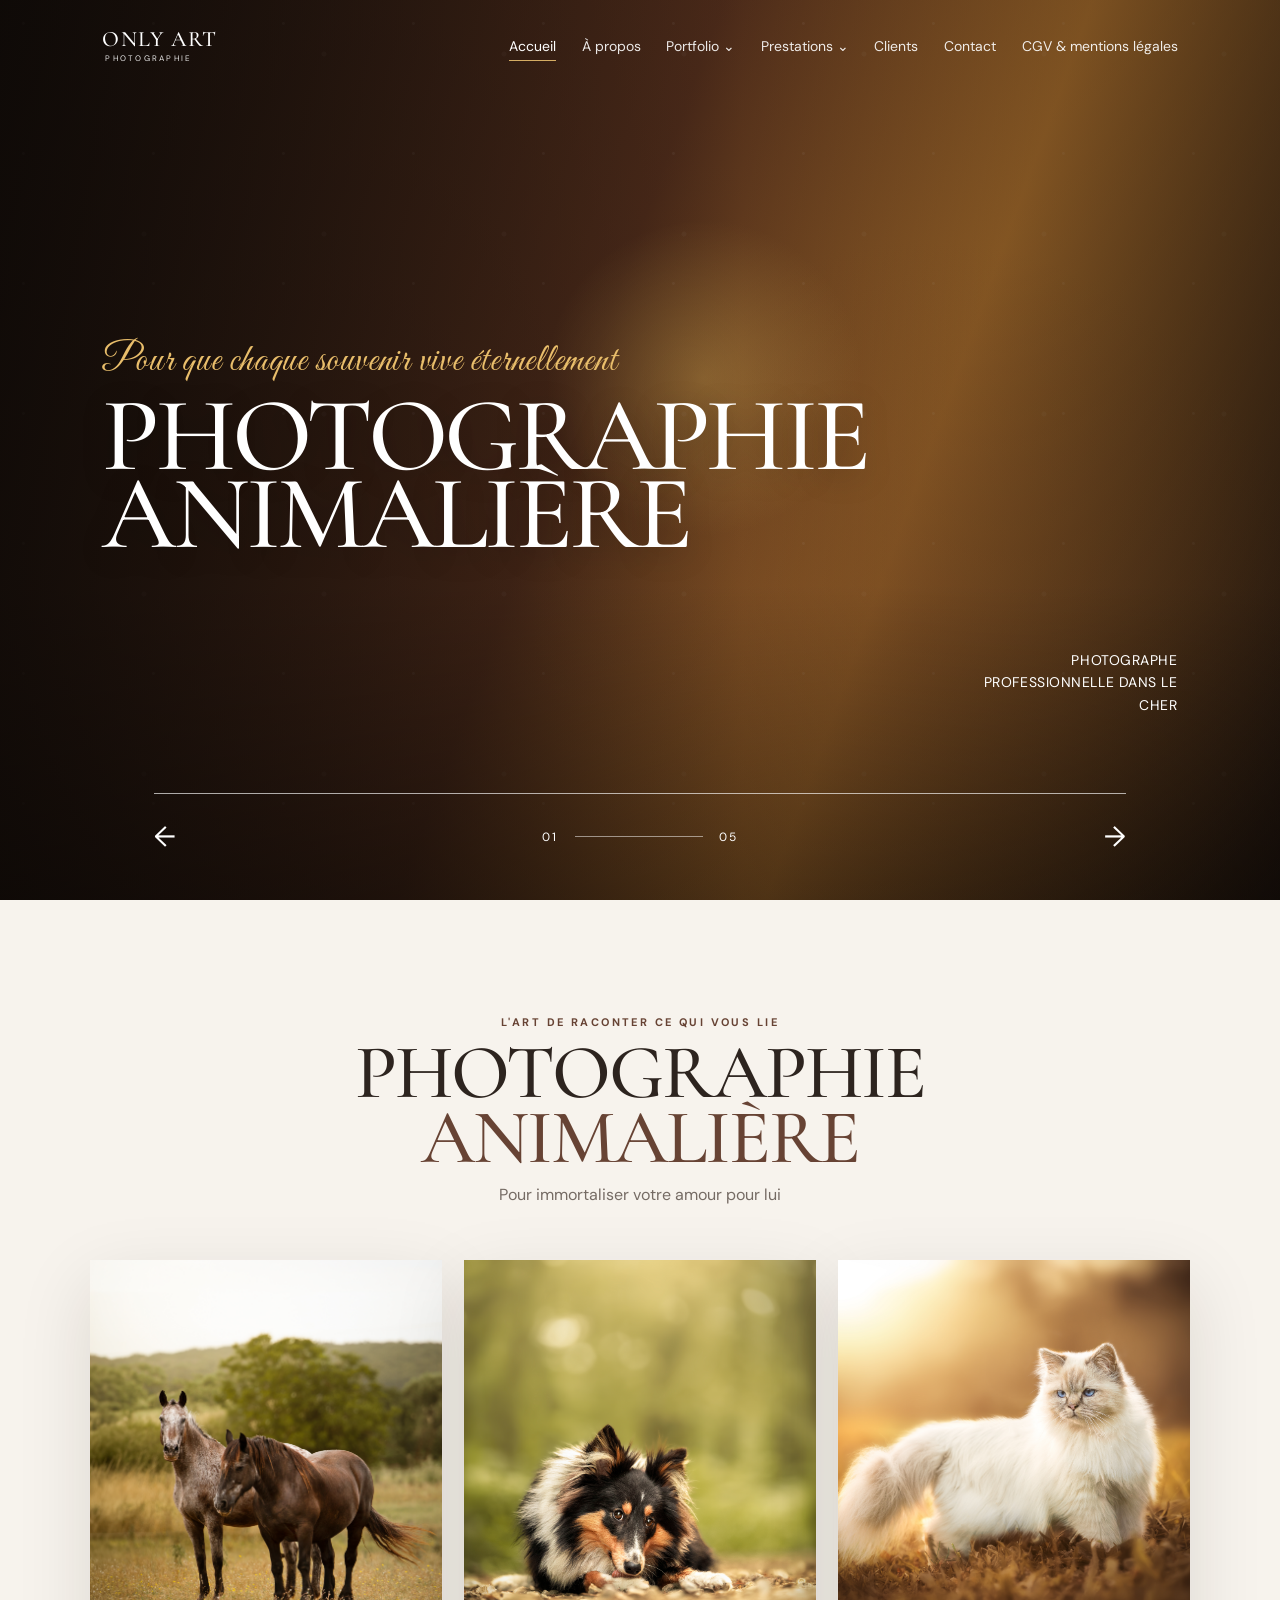
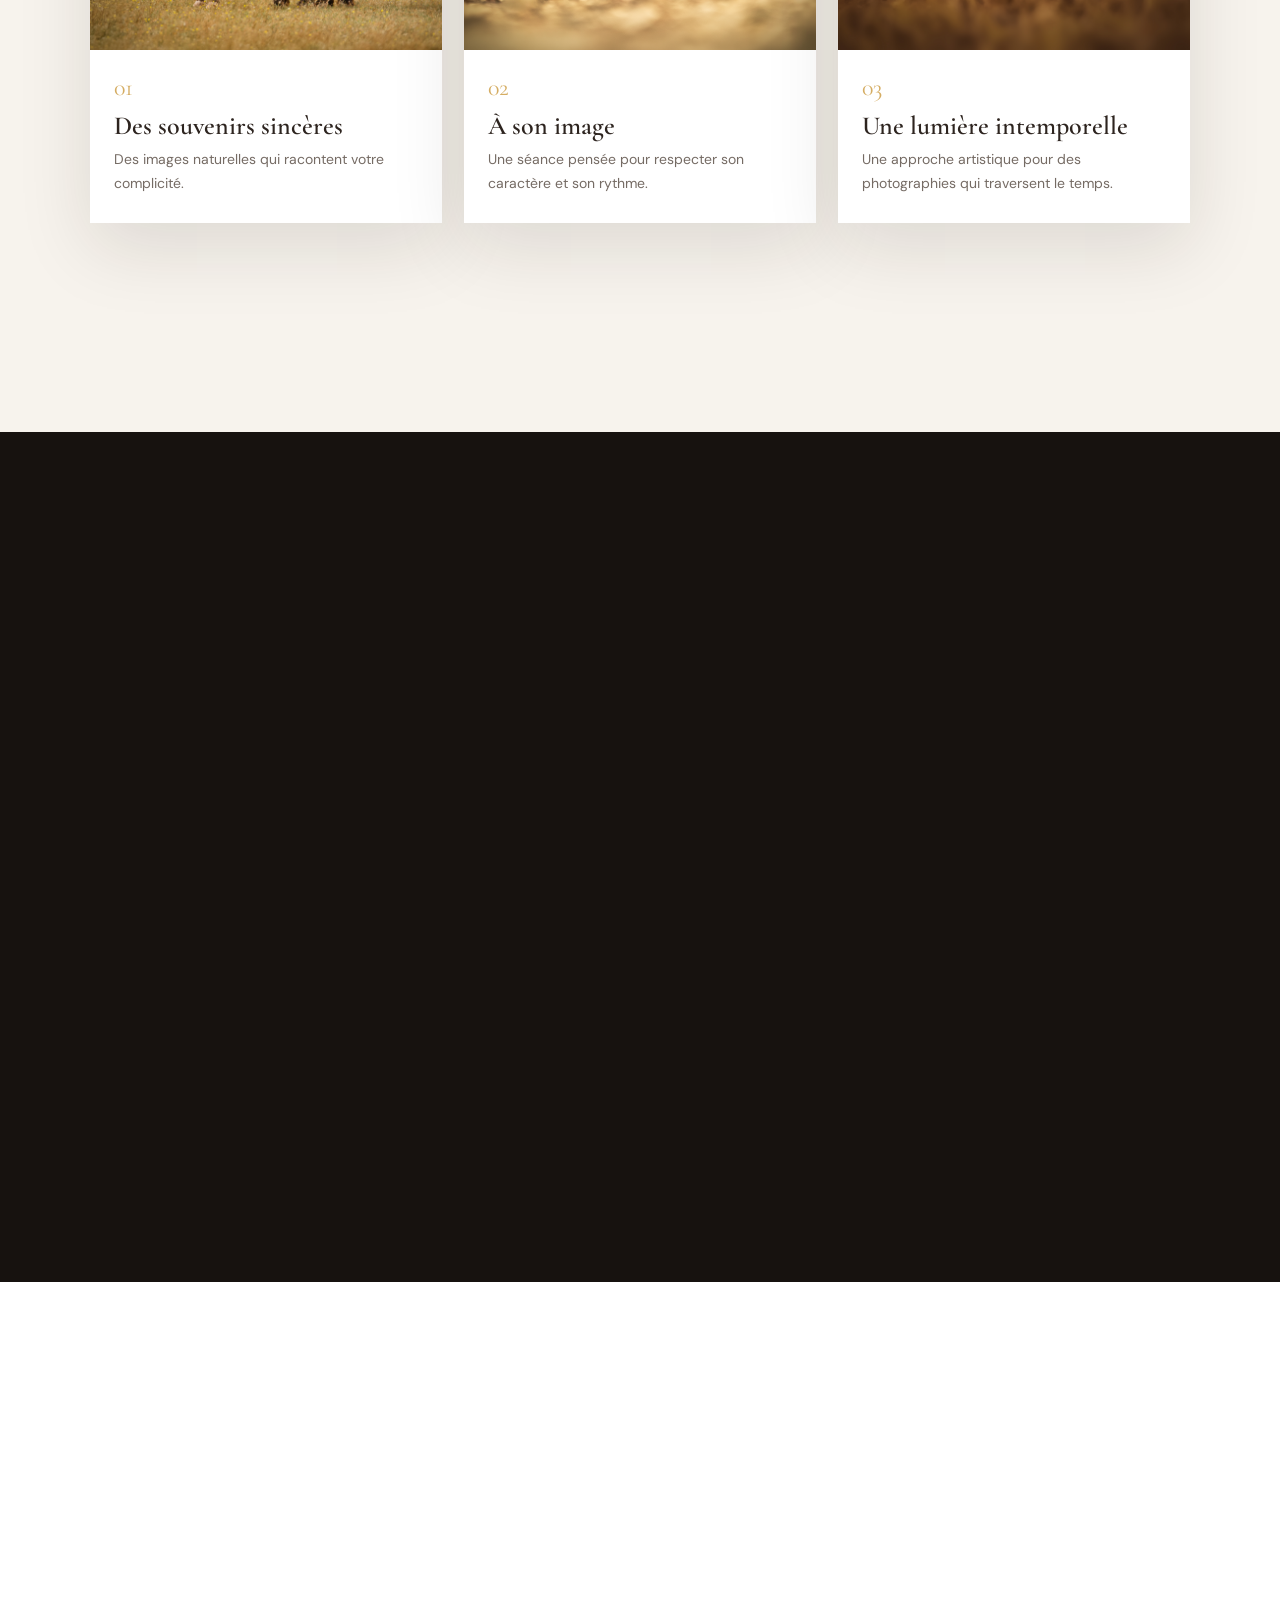
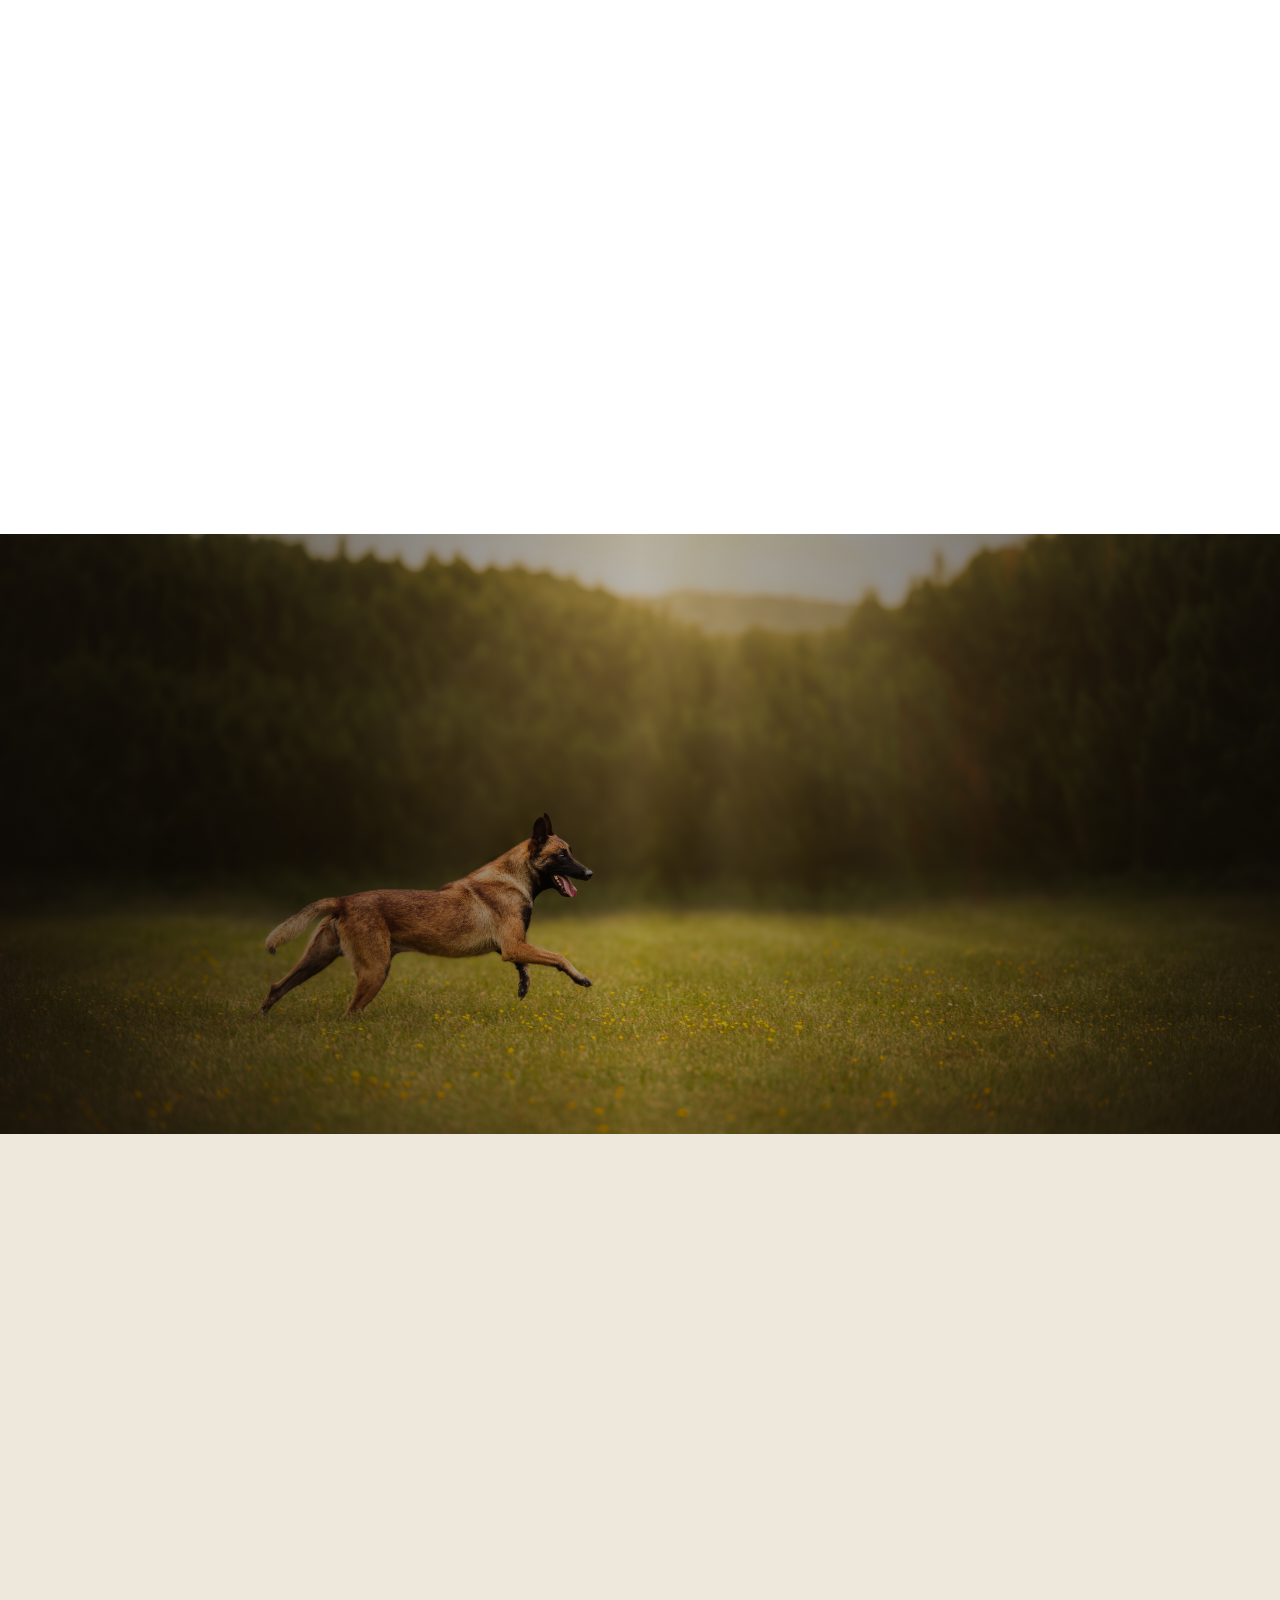
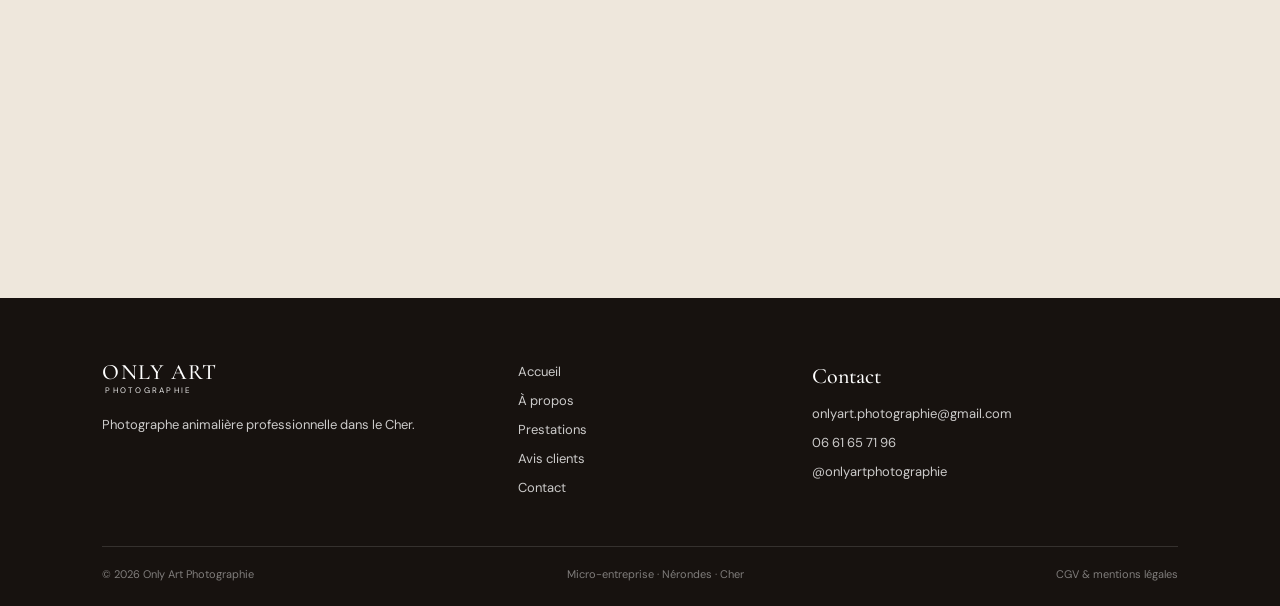
==== commit 1c6e36fe: "delete span" ====
--- a/index.html
+++ b/index.html
@@ -42,32 +42,27 @@
       <div class="hero-slides">
         <article class="hero-slide is-active">
           <div class="hero-placeholder">
+            <img src="image-banniere.jpg" alt="image-banniere.jpg">
+          </div>
+        </article>
+        <article class="hero-slide">
+          <div class="hero-placeholder">
+            <img src="image-banniere-3.jpg" alt="image-banniere-3.jpg">
+          </div>
+        </article>
+        <article class="hero-slide">
+          <div class="hero-placeholder">
+            <img src="image-banniere-4.jpg" alt="image-banniere-4.jpg">
+          </div>
+        </article>
+        <article class="hero-slide">
+          <div class="hero-placeholder">
+            <img src="image-banniere-5.jpg" alt="image-banniere-5.jpg">
+          </div>
+        </article>
+        <article class="hero-slide">
+          <div class="hero-placeholder">
             <img src="image-banniere-2.jpg" alt="image-banniere-2.jpg">
-            <span>image-banniere-2.jpg</span>
-          </div>
-        </article>
-        <article class="hero-slide">
-          <div class="hero-placeholder">
-            <img src="image-banniere-3.jpg" alt="image-banniere-3.jpg">
-            <span>image-banniere-3.jpg</span>
-          </div>
-        </article>
-        <article class="hero-slide">
-          <div class="hero-placeholder">
-            <img src="image-banniere-4.jpg" alt="image-banniere-4.jpg">
-            <span>image-banniere-4.jpg</span>
-          </div>
-        </article>
-        <article class="hero-slide">
-          <div class="hero-placeholder">
-            <img src="image-banniere-5.jpg" alt="image-banniere-5.jpg">
-            <span>image-banniere-5.jpg</span>
-          </div>
-        </article>
-        <article class="hero-slide">
-          <div class="hero-placeholder">
-            <img src="image-banniere.jpg" alt="image-banniere.jpg">
-            <span>image-banniere.jpg</span>
           </div>
         </article>
       </div>
@@ -103,7 +98,6 @@
         <article class="animal-card reveal">
           <div class="image-box">
             <img src="image-2.jpg" alt="image-2.jpg">
-            <span>image-2.jpg</span>
           </div>
           <div class="card-body"><span>01</span><h3>Des souvenirs sincères</h3><p>Des images naturelles qui racontent votre complicité.</p></div>
         </article>
@@ -111,7 +105,6 @@
         <article class="animal-card reveal delay-1">
           <div class="image-box">
             <img src="image-3.jpg" alt="image-3.jpg">
-            <span>image-3.jpg</span>
           </div>
           <div class="card-body"><span>02</span><h3>À son image</h3><p>Une séance pensée pour respecter son caractère et son rythme.</p></div>
         </article>
@@ -119,7 +112,6 @@
         <article class="animal-card reveal delay-2">
           <div class="image-box">
             <img src="image-4.jpg" alt="image-4.jpg">
-            <span>image-4.jpg</span>
           </div>
           <div class="card-body"><span>03</span><h3>Une lumière intemporelle</h3><p>Une approche artistique pour des photographies qui traversent le temps.</p></div>
         </article>
@@ -134,7 +126,6 @@
     <section class="story-section section" id="portfolio">
       <div class="story-image image-box reveal">
         <img src="image-5.jpg" alt="image-5.jpg">
-        <span>image-5.jpg</span>
       </div>
 
       <div class="story-content reveal delay-1">
@@ -160,7 +151,6 @@
         <article class="service-card reveal">
           <div class="image-box">
             <img src="image-6.jpg" alt="image-6.jpg">
-            <span>image-6.jpg</span>
           </div>
           <div class="service-content">
             <h3>RETOUCHE & RESTAURATION</h3>
@@ -172,7 +162,6 @@
         <article class="service-card reveal delay-1">
           <div class="image-box">
             <img src="image-7.jpg" alt="image-7.jpg">
-            <span>image-7.jpg</span>
           </div>
           <div class="service-content">
             <h3>PHOTOGRAPHIE AUTOMOBILE</h3>
@@ -184,7 +173,6 @@
         <article class="service-card reveal delay-2">
           <div class="image-box">
             <img src="image-8.jpg" alt="image-8.jpg">
-            <span>image-8.jpg</span>
           </div>
           <div class="service-content">
             <h3>PHOTOGRAPHIE DE PRODUIT</h3>
@@ -199,7 +187,6 @@
     <section class="contact-banner" id="contact">
       <div class="contact-bg image-box">
         <img src="image-9.jpg" alt="image-9.jpg">
-        <span>image-9.jpg</span>
       </div>
       <div class="contact-overlay"></div>
       <div class="contact-content reveal">
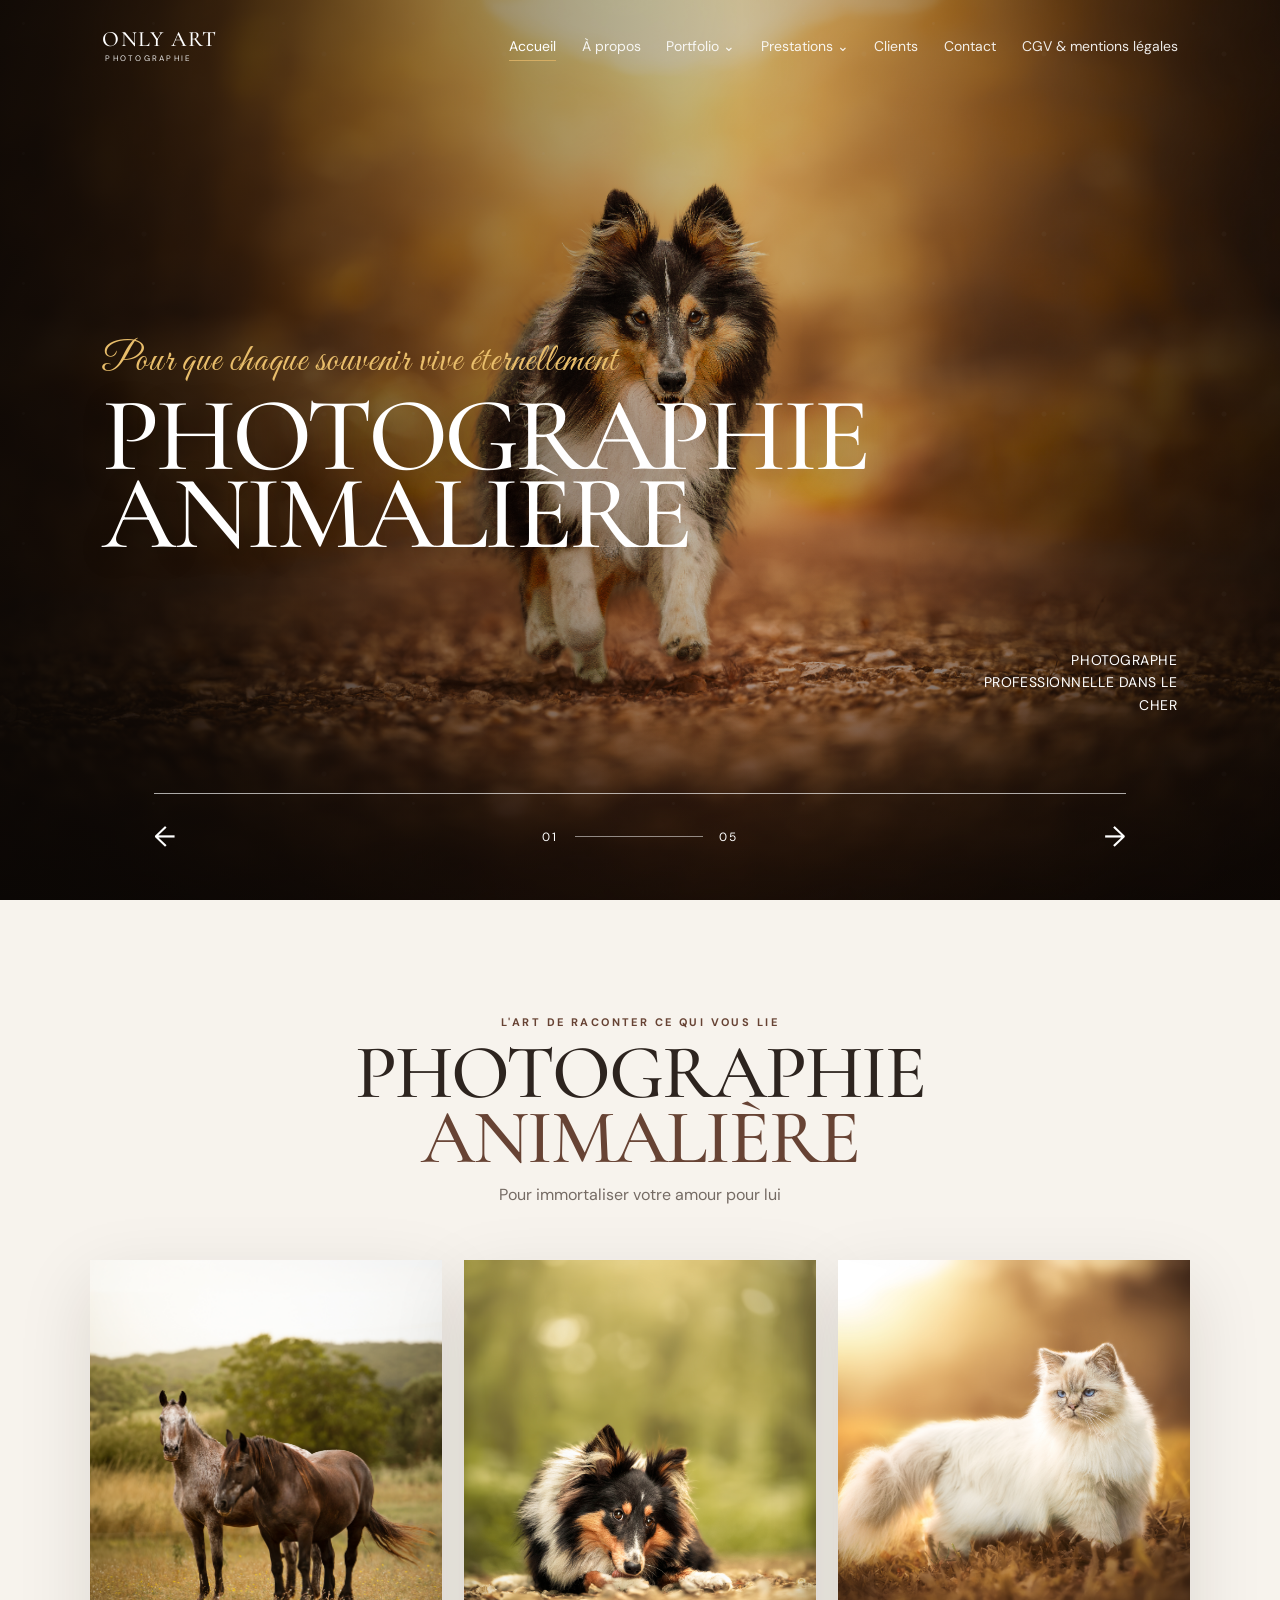
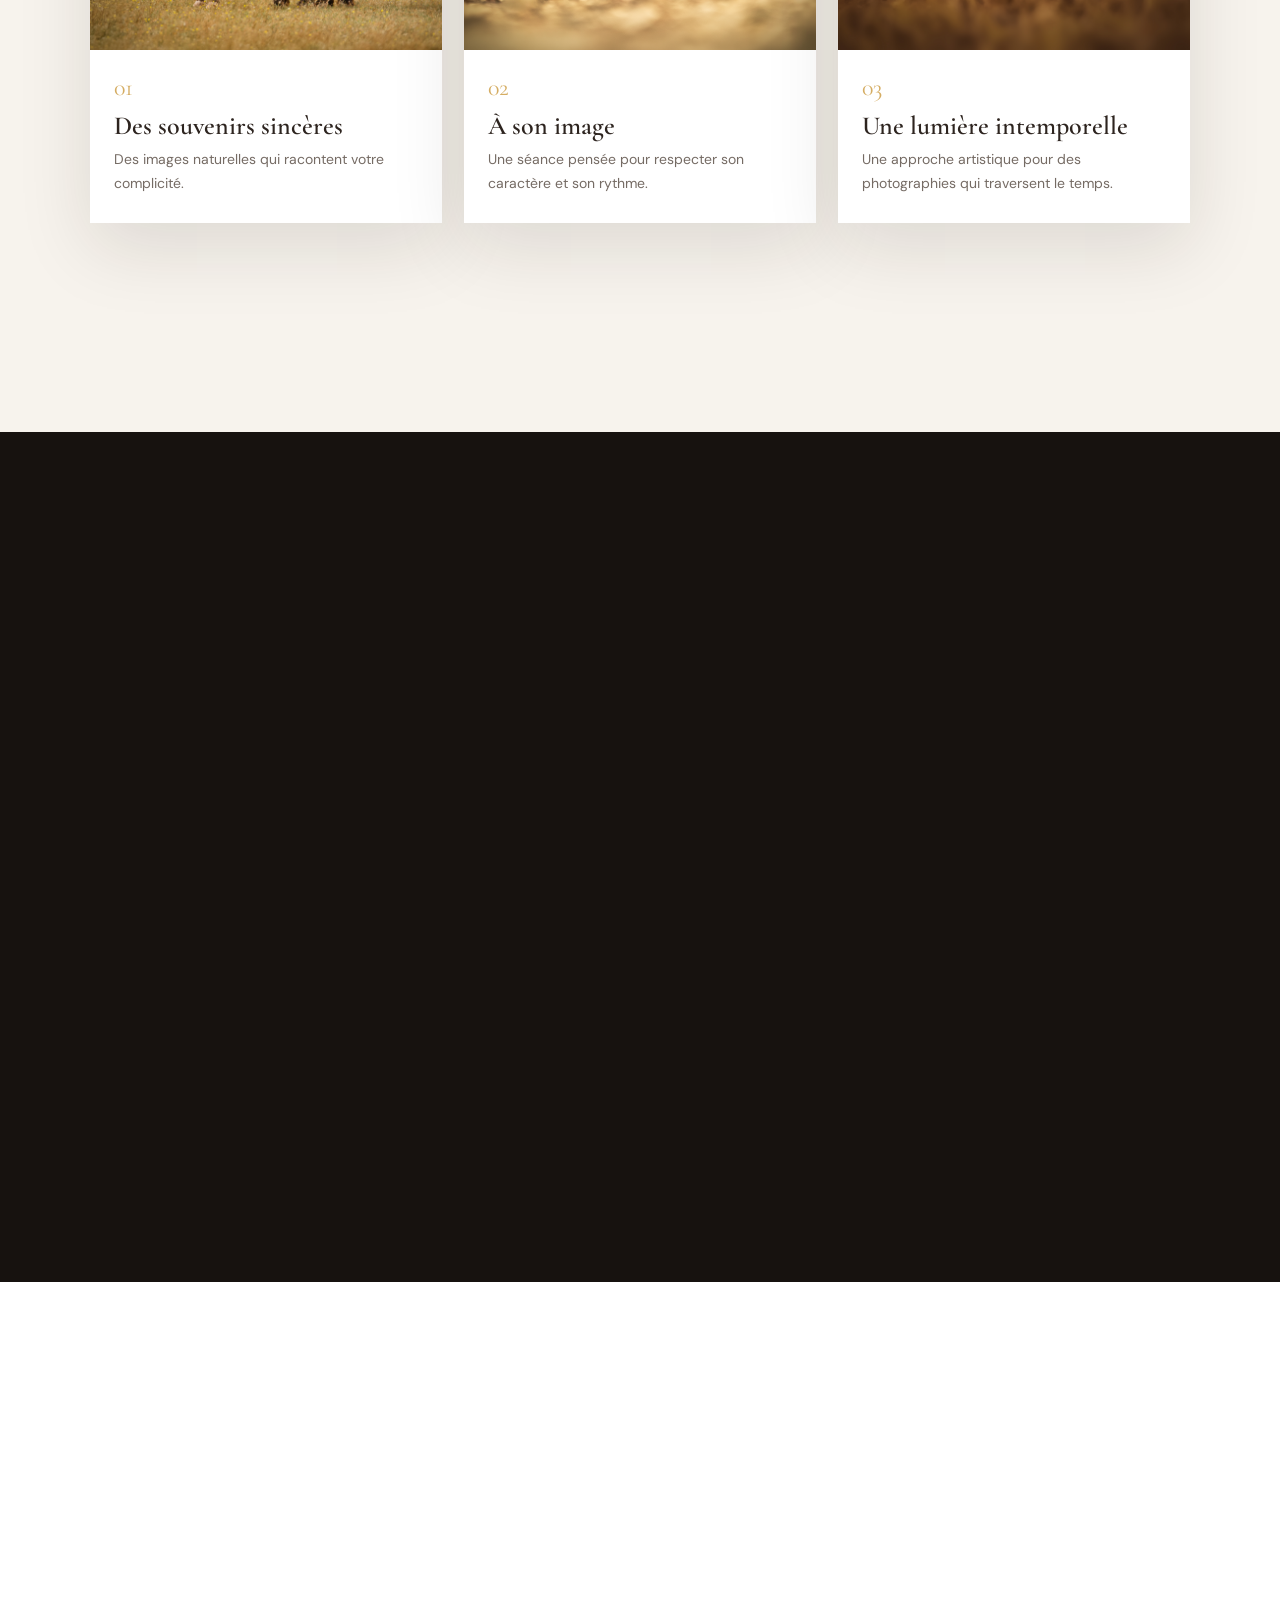
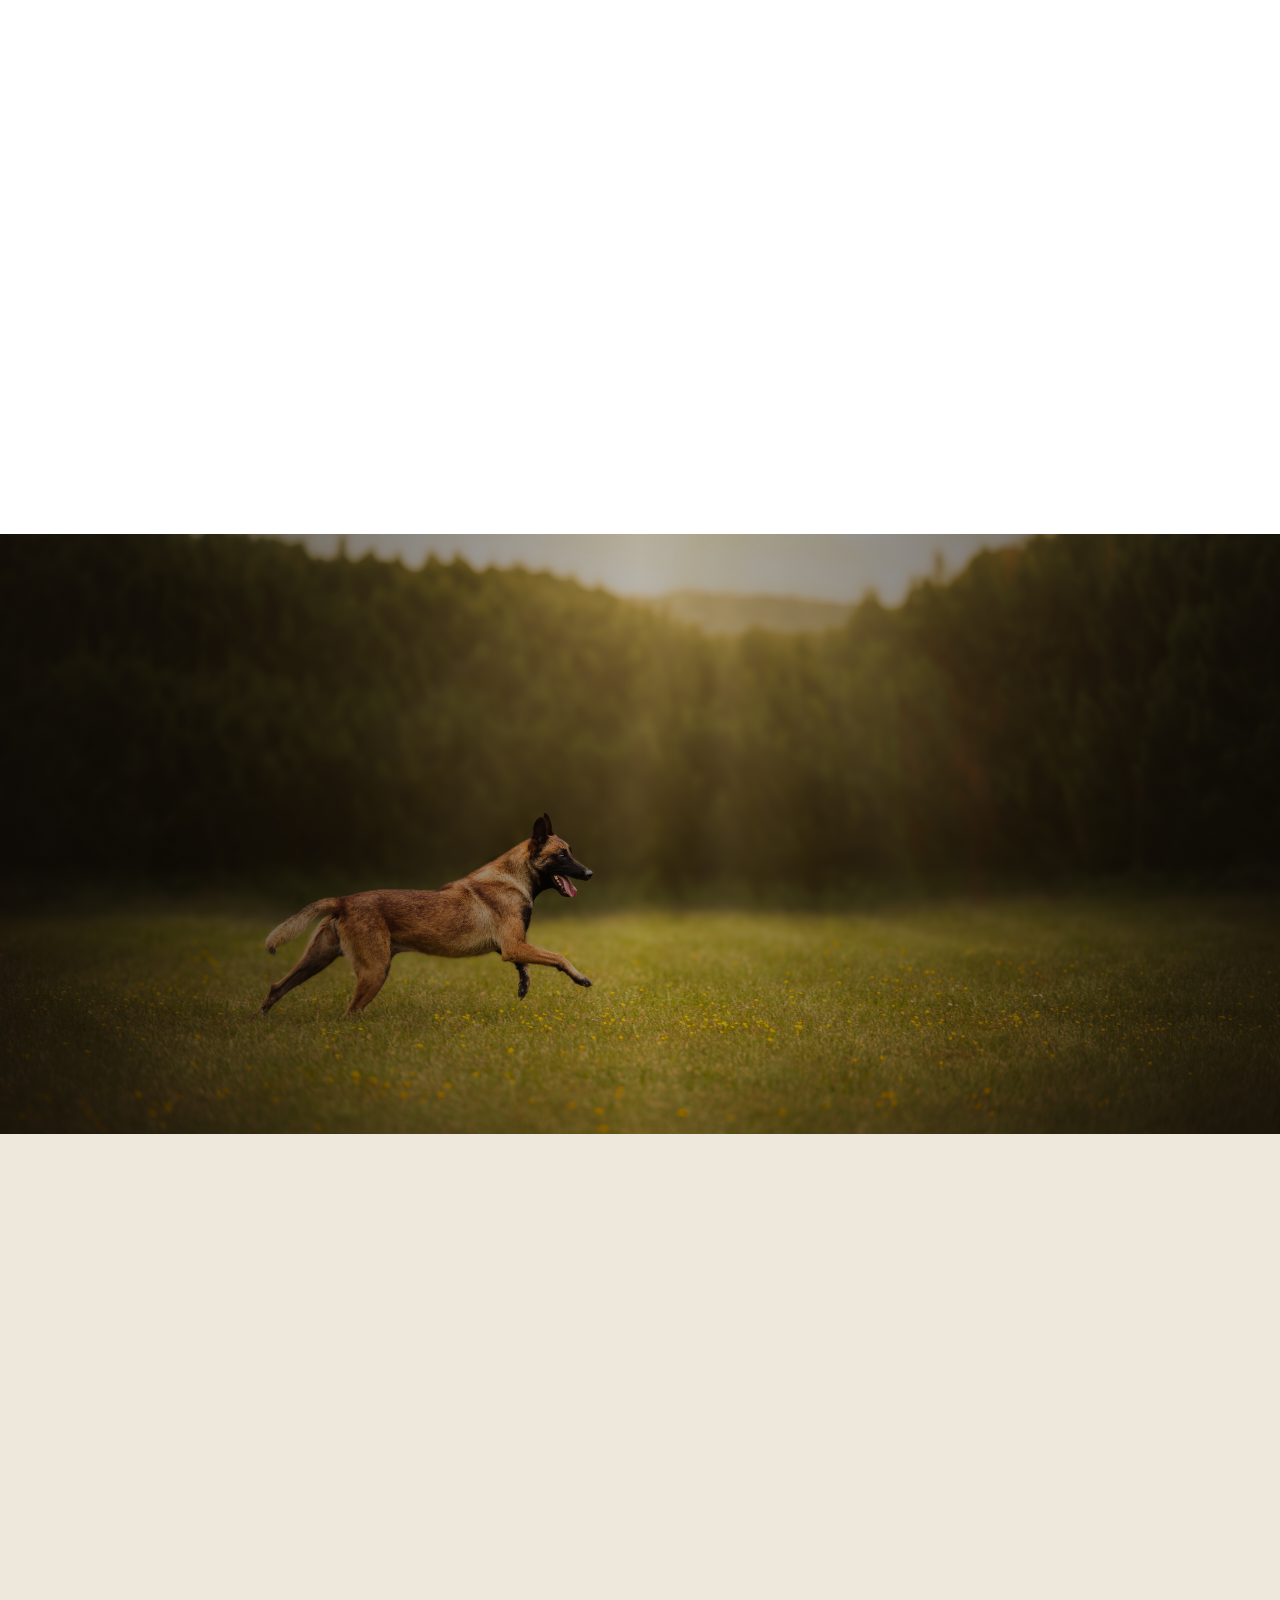
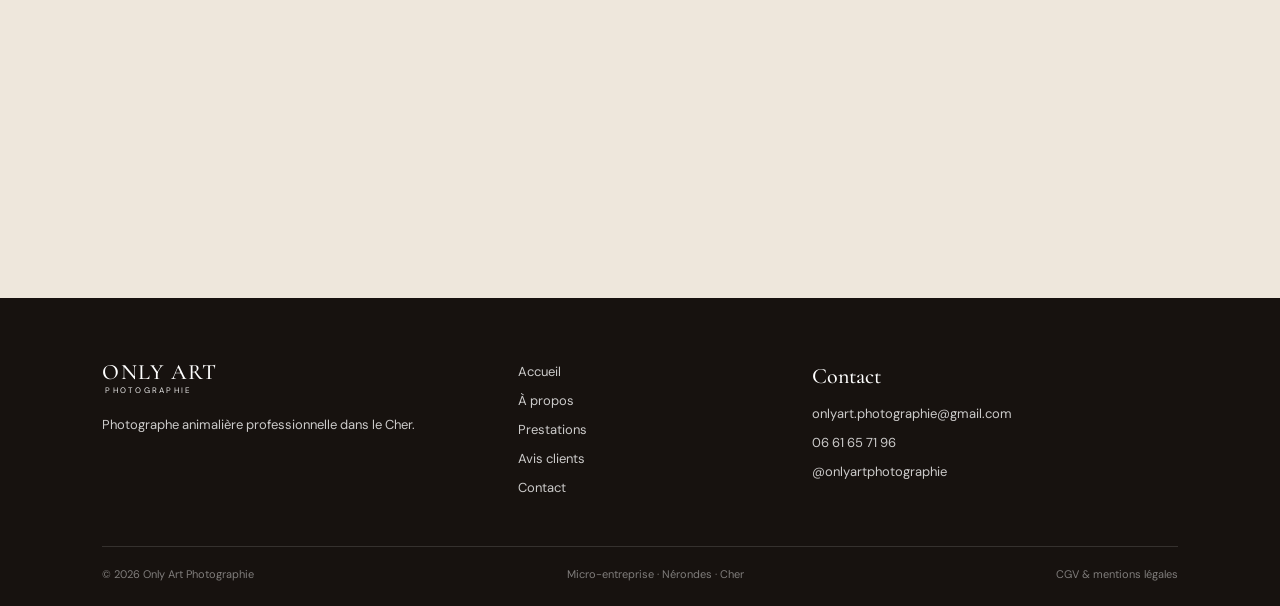
==== commit 4fa99561: "ajustement site" ====
--- a/index.html
+++ b/index.html
@@ -47,6 +47,11 @@
         </article>
         <article class="hero-slide">
           <div class="hero-placeholder">
+            <img src="image-banniere-2.jpg" alt="image-banniere-2.jpg">
+          </div>
+        </article>
+        <article class="hero-slide">
+          <div class="hero-placeholder">
             <img src="image-banniere-3.jpg" alt="image-banniere-3.jpg">
           </div>
         </article>
@@ -60,11 +65,7 @@
             <img src="image-banniere-5.jpg" alt="image-banniere-5.jpg">
           </div>
         </article>
-        <article class="hero-slide">
-          <div class="hero-placeholder">
-            <img src="image-banniere-2.jpg" alt="image-banniere-2.jpg">
-          </div>
-        </article>
+      
       </div>
 
       <div class="hero-overlay"></div>
--- a/style.css
+++ b/style.css
@@ -342,7 +342,7 @@
   width: 100%;
   height: 100%;
   object-fit: cover;
-  opacity: 0;
+  opacity: 1;
 }
 
 .hero-placeholder span {
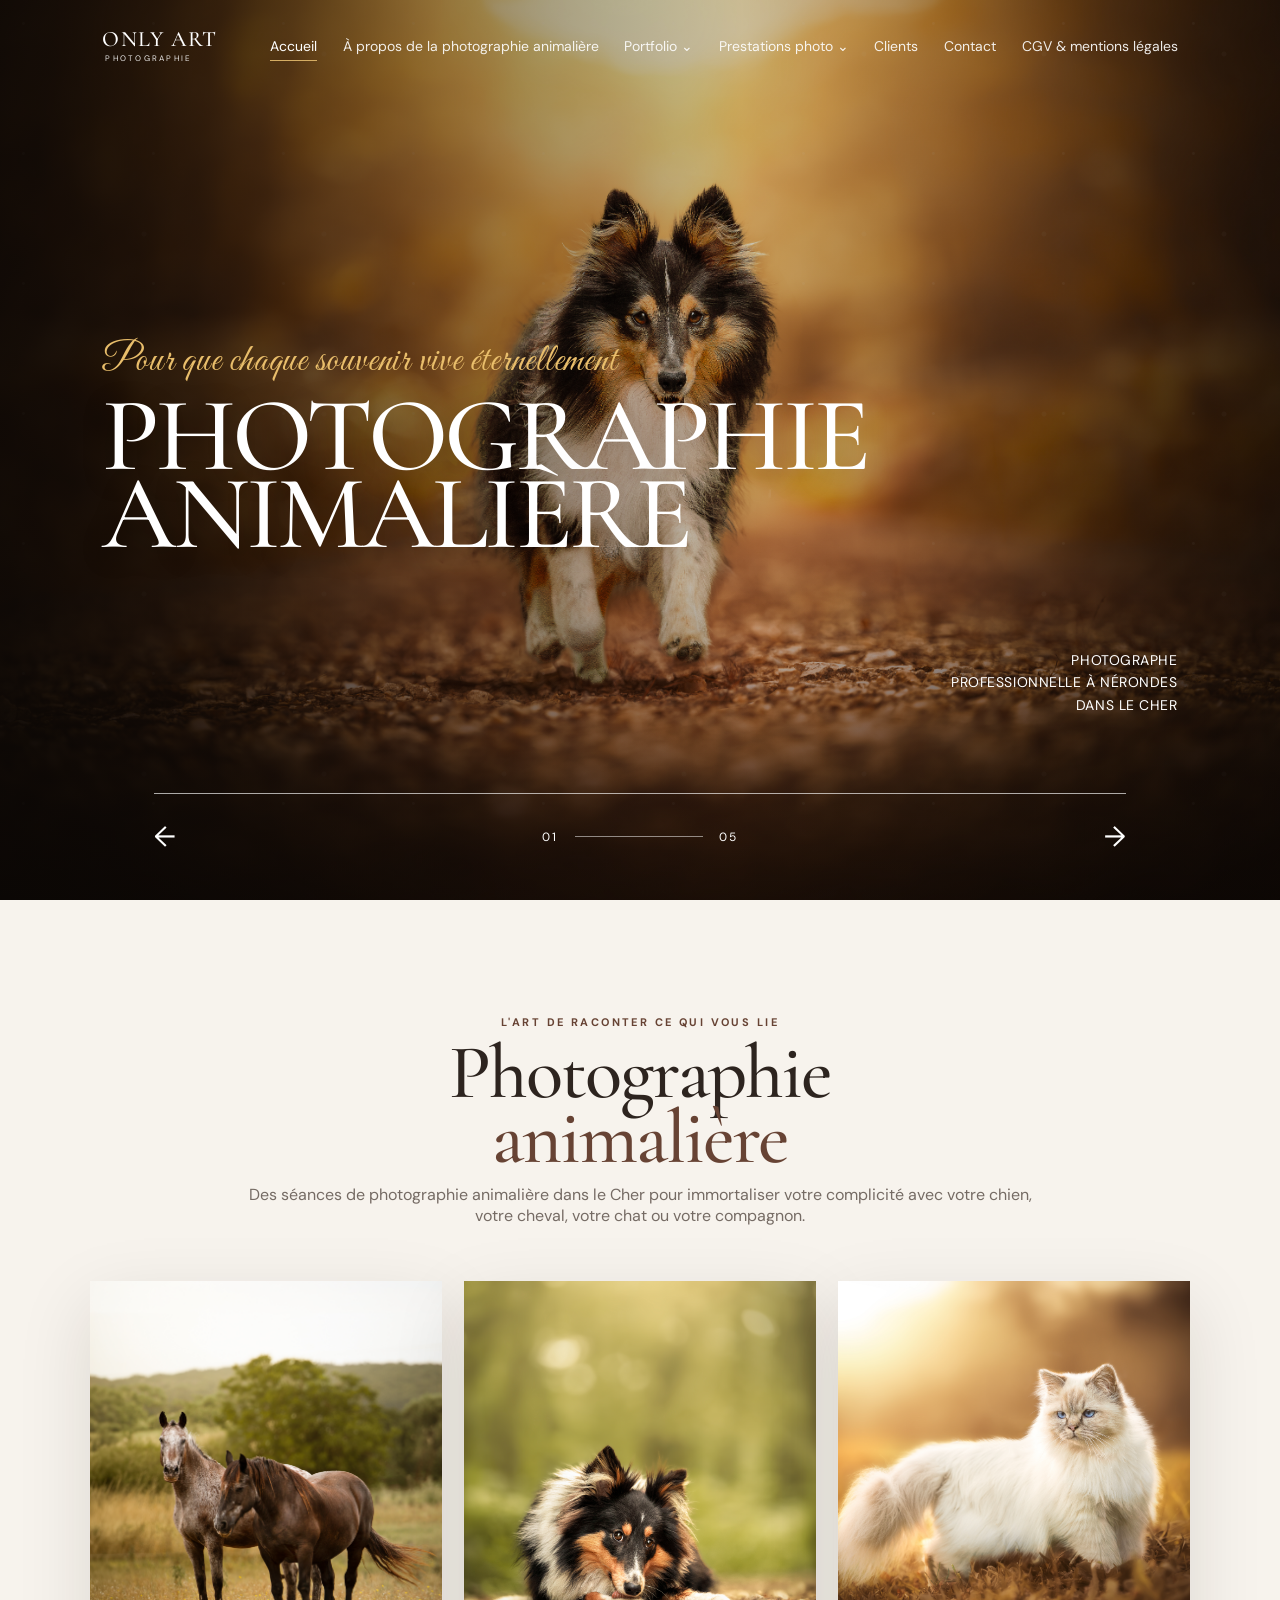
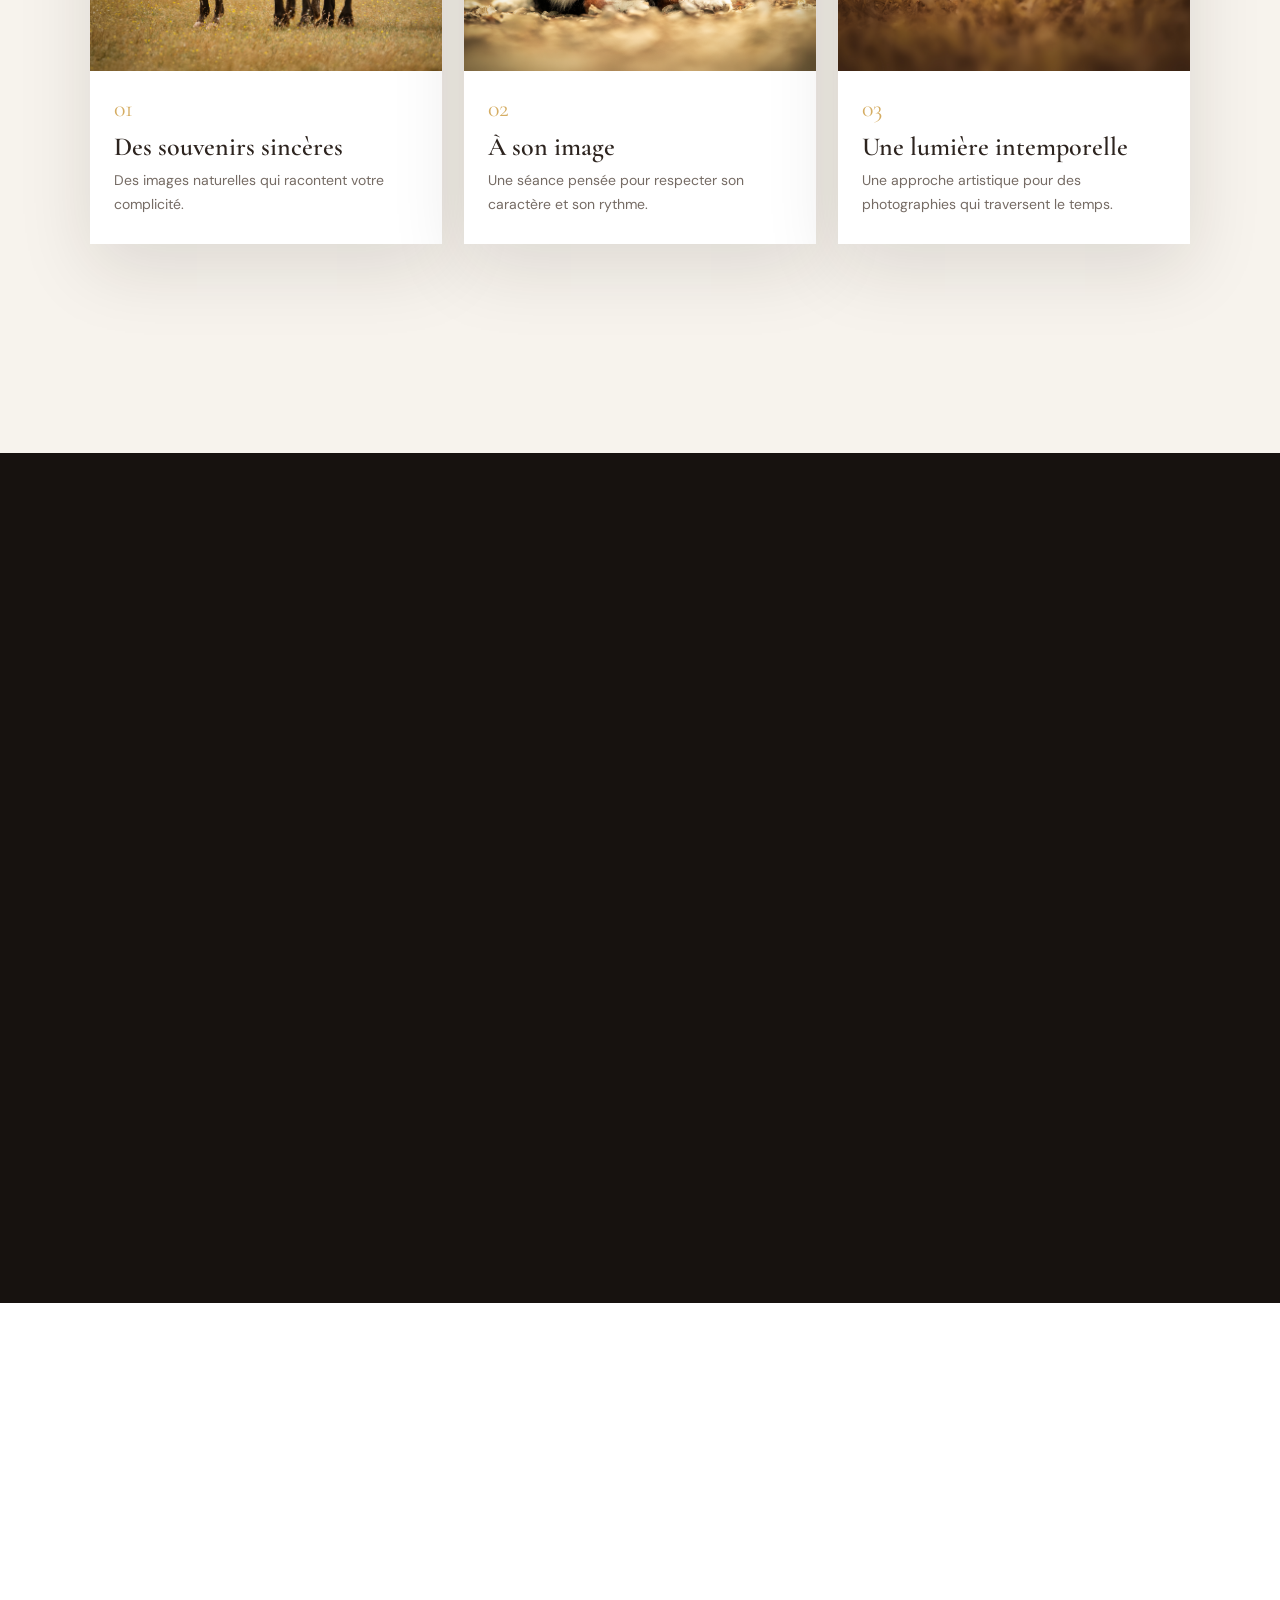
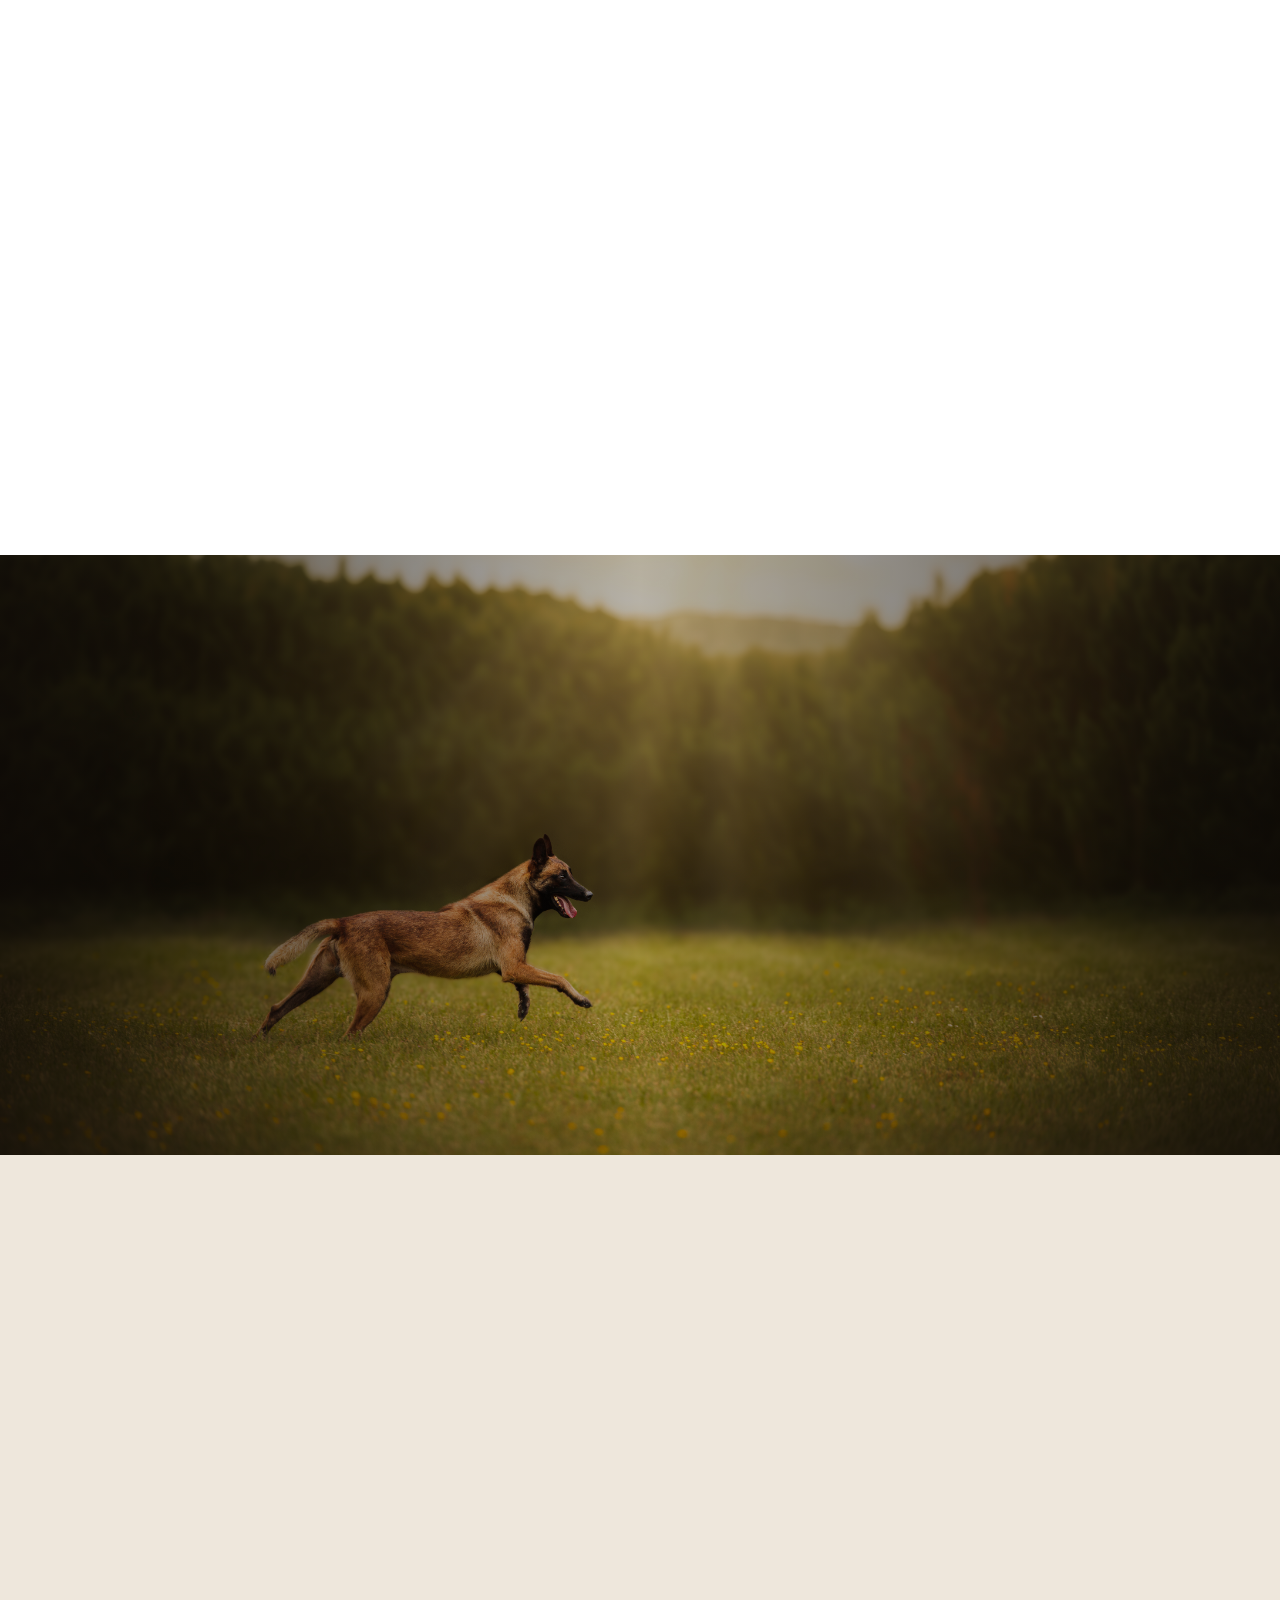
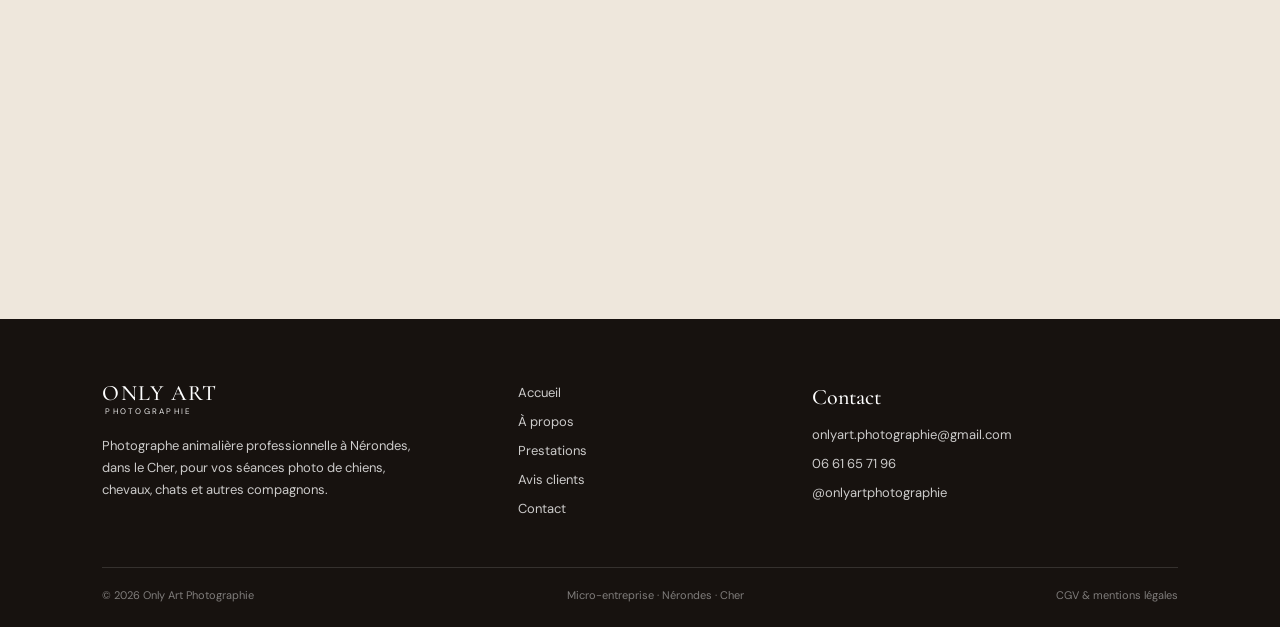
==== commit 56ad139b: "seo" ====
--- a/index.html
+++ b/index.html
@@ -3,9 +3,72 @@
 <head>
   <meta charset="UTF-8">
   <meta name="viewport" content="width=device-width, initial-scale=1.0">
-  <meta name="description" content="Only Art Photographie — Photographe animalière professionnelle dans le Cher. Séances photo pour chiens, chevaux, chats et autres compagnons.">
+  <title>Photographe animalière dans le Cher | Only Art Photographie</title>
+  <meta name="description" content="Only Art Photographie, photographe animalière dans le Cher. Séances photo pour chiens, chevaux, chats et compagnons, avec une approche naturelle et artistique.">
+  <meta name="robots" content="index, follow, max-image-preview:large, max-snippet:-1, max-video-preview:-1">
+  <meta name="author" content="Only Art Photographie">
   <meta name="theme-color" content="#17120f">
-  <title>Only Art Photographie — Photographe animalière dans le Cher</title>
+  <meta name="format-detection" content="telephone=yes">
+
+  <!-- Open Graph / partage social -->
+  <meta property="og:type" content="website">
+  <meta property="og:locale" content="fr_FR">
+  <meta property="og:site_name" content="Only Art Photographie">
+  <meta property="og:title" content="Photographe animalière dans le Cher | Only Art Photographie">
+  <meta property="og:description" content="Séances de photographie animalière pour chiens, chevaux, chats et compagnons dans le Cher. Des images naturelles et artistiques pour immortaliser votre complicité.">
+  <meta property="og:image" content="image-banniere.jpg">
+  <meta property="og:image:alt" content="Photographie animalière — Only Art Photographie">
+  <meta property="og:image:type" content="image/jpeg">
+
+  <!-- Twitter / X -->
+  <meta name="twitter:card" content="summary_large_image">
+  <meta name="twitter:title" content="Photographe animalière dans le Cher | Only Art Photographie">
+  <meta name="twitter:description" content="Photographie animalière dans le Cher : chiens, chevaux, chats et compagnons. Une approche naturelle et artistique.">
+  <meta name="twitter:image" content="image-banniere.jpg">
+  <meta name="twitter:image:alt" content="Photographie animalière — Only Art Photographie">
+
+  <!-- Données structurées : activité locale -->
+  <script type="application/ld+json">
+  {
+    "@context": "https://schema.org",
+    "@type": "ProfessionalService",
+    "@id": "#business",
+    "name": "Only Art Photographie",
+    "description": "Photographe animalière professionnelle dans le Cher, spécialisée dans les séances photo pour animaux et la photographie artistique.",
+    "url": "https://www.onlyartphotographie.fr/",
+    "image": "image-banniere.jpg",
+    "logo": "image-banniere.jpg",
+    "telephone": "+33661657196",
+    "email": "onlyart.photographie@gmail.com",
+    "priceRange": "€€",
+    "areaServed": {
+      "@type": "AdministrativeArea",
+      "name": "Cher"
+    },
+    "address": {
+      "@type": "PostalAddress",
+      "addressLocality": "Nérondes",
+      "addressRegion": "Centre-Val de Loire",
+      "addressCountry": "FR"
+    },
+    "sameAs": [
+      "https://www.instagram.com/onlyartphotographie/"
+    ],
+    "knowsAbout": [
+      "Photographie animalière",
+      "Photographie de chiens",
+      "Photographie de chevaux",
+      "Photographie de chats",
+      "Photographie automobile",
+      "Photographie de produit",
+      "Retouche photo"
+    ]
+  }
+  </script>
+
+
+  <link rel="canonical" href="https://www.onlyartphotographie.fr/">
+  <link rel="alternate" hreflang="fr-FR" href="https://www.onlyartphotographie.fr/">
   <link rel="preconnect" href="https://fonts.googleapis.com">
   <link rel="preconnect" href="https://fonts.gstatic.com" crossorigin>
   <link href="https://fonts.googleapis.com/css2?family=Cormorant+Garamond:wght@400;500;600;700&family=DM+Sans:wght@400;500;600;700&family=Great+Vibes&display=swap" rel="stylesheet">
@@ -27,9 +90,9 @@
 
     <nav class="main-nav" aria-label="Navigation principale">
       <a class="active" href="#top">Accueil</a>
-      <a href="#univers">À propos</a>
+      <a href="#univers">À propos de la photographie animalière</a>
       <a href="#portfolio">Portfolio <span>⌄</span></a>
-      <a href="#prestations">Prestations <span>⌄</span></a>
+      <a href="#prestations">Prestations photo <span>⌄</span></a>
       <a href="#avis">Clients</a>
       <a href="#contact">Contact</a>
       <a href="#mentions">CGV & mentions légales</a>
@@ -38,31 +101,31 @@
 
   <main>
     <!-- HERO -->
-    <section class="hero" aria-label="Présentation">
+    <section class="hero" aria-label="Photographe animalière dans le Cher">
       <div class="hero-slides">
         <article class="hero-slide is-active">
           <div class="hero-placeholder">
-            <img src="image-banniere.jpg" alt="image-banniere.jpg">
+            <img src="image-banniere.jpg" alt="Photographie animalière dans le Cher — Only Art Photographie" fetchpriority="high">
           </div>
         </article>
         <article class="hero-slide">
           <div class="hero-placeholder">
-            <img src="image-banniere-2.jpg" alt="image-banniere-2.jpg">
+            <img src="image-banniere-2.jpg" alt="Séance de photographie animalière pour animaux dans le Cher">
           </div>
         </article>
         <article class="hero-slide">
           <div class="hero-placeholder">
-            <img src="image-banniere-3.jpg" alt="image-banniere-3.jpg">
+            <img src="image-banniere-3.jpg" alt="Photographie artistique d’un animal — Only Art Photographie">
           </div>
         </article>
         <article class="hero-slide">
           <div class="hero-placeholder">
-            <img src="image-banniere-4.jpg" alt="image-banniere-4.jpg">
+            <img src="image-banniere-4.jpg" alt="Portrait animalier réalisé par Only Art Photographie dans le Cher">
           </div>
         </article>
         <article class="hero-slide">
           <div class="hero-placeholder">
-            <img src="image-banniere-5.jpg" alt="image-banniere-5.jpg">
+            <img src="image-banniere-5.jpg" alt="Photographie de chien, cheval ou chat dans le Cher">
           </div>
         </article>
       
@@ -73,7 +136,7 @@
       <div class="hero-content">
         <p class="eyebrow script">Pour que chaque souvenir vive éternellement</p>
         <h1>PHOTOGRAPHIE<br><em>ANIMALIÈRE</em></h1>
-        <p class="hero-location">PHOTOGRAPHE<br>PROFESSIONNELLE DANS LE<br>CHER</p>
+        <p class="hero-location">PHOTOGRAPHE<br>PROFESSIONNELLE À NÉRONDES<br>DANS LE CHER</p>
       </div>
 
       <div class="hero-bottom">
@@ -91,28 +154,28 @@
     <section class="section animalier-section" id="univers">
       <div class="section-heading reveal">
         <p class="eyebrow">L'art de raconter ce qui vous lie</p>
-        <h2>PHOTOGRAPHIE<br><em>ANIMALIÈRE</em></h2>
-        <p>Pour immortaliser votre amour pour lui</p>
+        <h2>Photographie<br><em>animalière</em></h2>
+        <p>Des séances de photographie animalière dans le Cher pour immortaliser votre complicité avec votre chien, votre cheval, votre chat ou votre compagnon.</p>
       </div>
 
       <div class="animal-grid">
         <article class="animal-card reveal">
           <div class="image-box">
-            <img src="image-2.jpg" alt="image-2.jpg">
+            <img src="image-2.jpg" alt="Séance photo animalière — souvenirs naturels avec votre animal" loading="lazy">
           </div>
           <div class="card-body"><span>01</span><h3>Des souvenirs sincères</h3><p>Des images naturelles qui racontent votre complicité.</p></div>
         </article>
 
         <article class="animal-card reveal delay-1">
           <div class="image-box">
-            <img src="image-3.jpg" alt="image-3.jpg">
+            <img src="image-3.jpg" alt="Photographie animalière respectueuse du caractère de votre animal" loading="lazy">
           </div>
           <div class="card-body"><span>02</span><h3>À son image</h3><p>Une séance pensée pour respecter son caractère et son rythme.</p></div>
         </article>
 
         <article class="animal-card reveal delay-2">
           <div class="image-box">
-            <img src="image-4.jpg" alt="image-4.jpg">
+            <img src="image-4.jpg" alt="Portrait animalier à la lumière naturelle — Only Art Photographie" loading="lazy">
           </div>
           <div class="card-body"><span>03</span><h3>Une lumière intemporelle</h3><p>Une approche artistique pour des photographies qui traversent le temps.</p></div>
         </article>
@@ -126,12 +189,12 @@
     <!-- STORY -->
     <section class="story-section section" id="portfolio">
       <div class="story-image image-box reveal">
-        <img src="image-5.jpg" alt="image-5.jpg">
+        <img src="image-5.jpg" alt="Séance de photographie animalière personnalisée dans le Cher" loading="lazy">
       </div>
 
       <div class="story-content reveal delay-1">
         <p class="eyebrow">Une séance pensée pour vous</p>
-        <h2>VOTRE ANIMAL<br><em>AU CŒUR DU PROJET</em></h2>
+        <h2>Votre animal<br><em>au cœur du projet</em></h2>
         <p>
           Chaque séance est une expérience unique et personnalisée. Je prends le temps de comprendre
           votre histoire, votre projet et surtout <strong>VOTRE</strong> animal, pour capturer des instants
@@ -145,13 +208,13 @@
     <section class="section services-section" id="prestations">
       <div class="section-heading reveal">
         <p class="eyebrow">Un savoir-faire au-delà de l'animalier</p>
-        <h2>MES AUTRES <em>SERVICES</em></h2>
+        <h2>Mes autres <em>services photo</em></h2>
       </div>
 
       <div class="services-grid">
         <article class="service-card reveal">
           <div class="image-box">
-            <img src="image-6.jpg" alt="image-6.jpg">
+            <img src="image-6.jpg" alt="Retouche et restauration photo — Only Art Photographie" loading="lazy">
           </div>
           <div class="service-content">
             <h3>RETOUCHE & RESTAURATION</h3>
@@ -162,7 +225,7 @@
 
         <article class="service-card reveal delay-1">
           <div class="image-box">
-            <img src="image-7.jpg" alt="image-7.jpg">
+            <img src="image-7.jpg" alt="Photographie automobile — Only Art Photographie" loading="lazy">
           </div>
           <div class="service-content">
             <h3>PHOTOGRAPHIE AUTOMOBILE</h3>
@@ -173,7 +236,7 @@
 
         <article class="service-card reveal delay-2">
           <div class="image-box">
-            <img src="image-8.jpg" alt="image-8.jpg">
+            <img src="image-8.jpg" alt="Photographie de produit — Only Art Photographie" loading="lazy">
           </div>
           <div class="service-content">
             <h3>PHOTOGRAPHIE DE PRODUIT</h3>
@@ -187,12 +250,12 @@
     <!-- CONTACT CTA -->
     <section class="contact-banner" id="contact">
       <div class="contact-bg image-box">
-        <img src="image-9.jpg" alt="image-9.jpg">
+        <img src="image-9.jpg" alt="Photographie pour votre projet — Only Art Photographie" loading="lazy">
       </div>
       <div class="contact-overlay"></div>
       <div class="contact-content reveal">
         <p class="eyebrow">Une idée, une envie, un projet ?</p>
-        <h2>PRÊT À RACONTER<br><em>VOTRE HISTOIRE ?</em></h2>
+        <h2>Prêt à raconter<br><em>votre histoire ?</em></h2>
         <p>Créons ensemble vos souvenirs.</p>
         <a class="btn btn-light" href="mailto:onlyart.photographie@gmail.com?subject=Demande%20de%20renseignements">Me contacter</a>
       </div>
@@ -203,7 +266,7 @@
       <div class="reviews-inner">
         <div class="section-heading reveal">
           <p class="eyebrow">Votre expérience compte</p>
-          <h2>ILS PARLENT DE <em>MES SÉANCES</em></h2>
+          <h2>Ils parlent de <em>mes séances photo</em></h2>
           <p>Découvrez les retours de mes clients et partagez, vous aussi, votre expérience.</p>
         </div>
 
@@ -242,7 +305,7 @@
           <span class="brand-main">ONLY ART</span>
           <span class="brand-sub">PHOTOGRAPHIE</span>
         </a>
-        <p>Photographe animalière professionnelle dans le Cher.</p>
+        <p>Photographe animalière professionnelle à Nérondes, dans le Cher, pour vos séances photo de chiens, chevaux, chats et autres compagnons.</p>
       </div>
 
       <div class="footer-links">
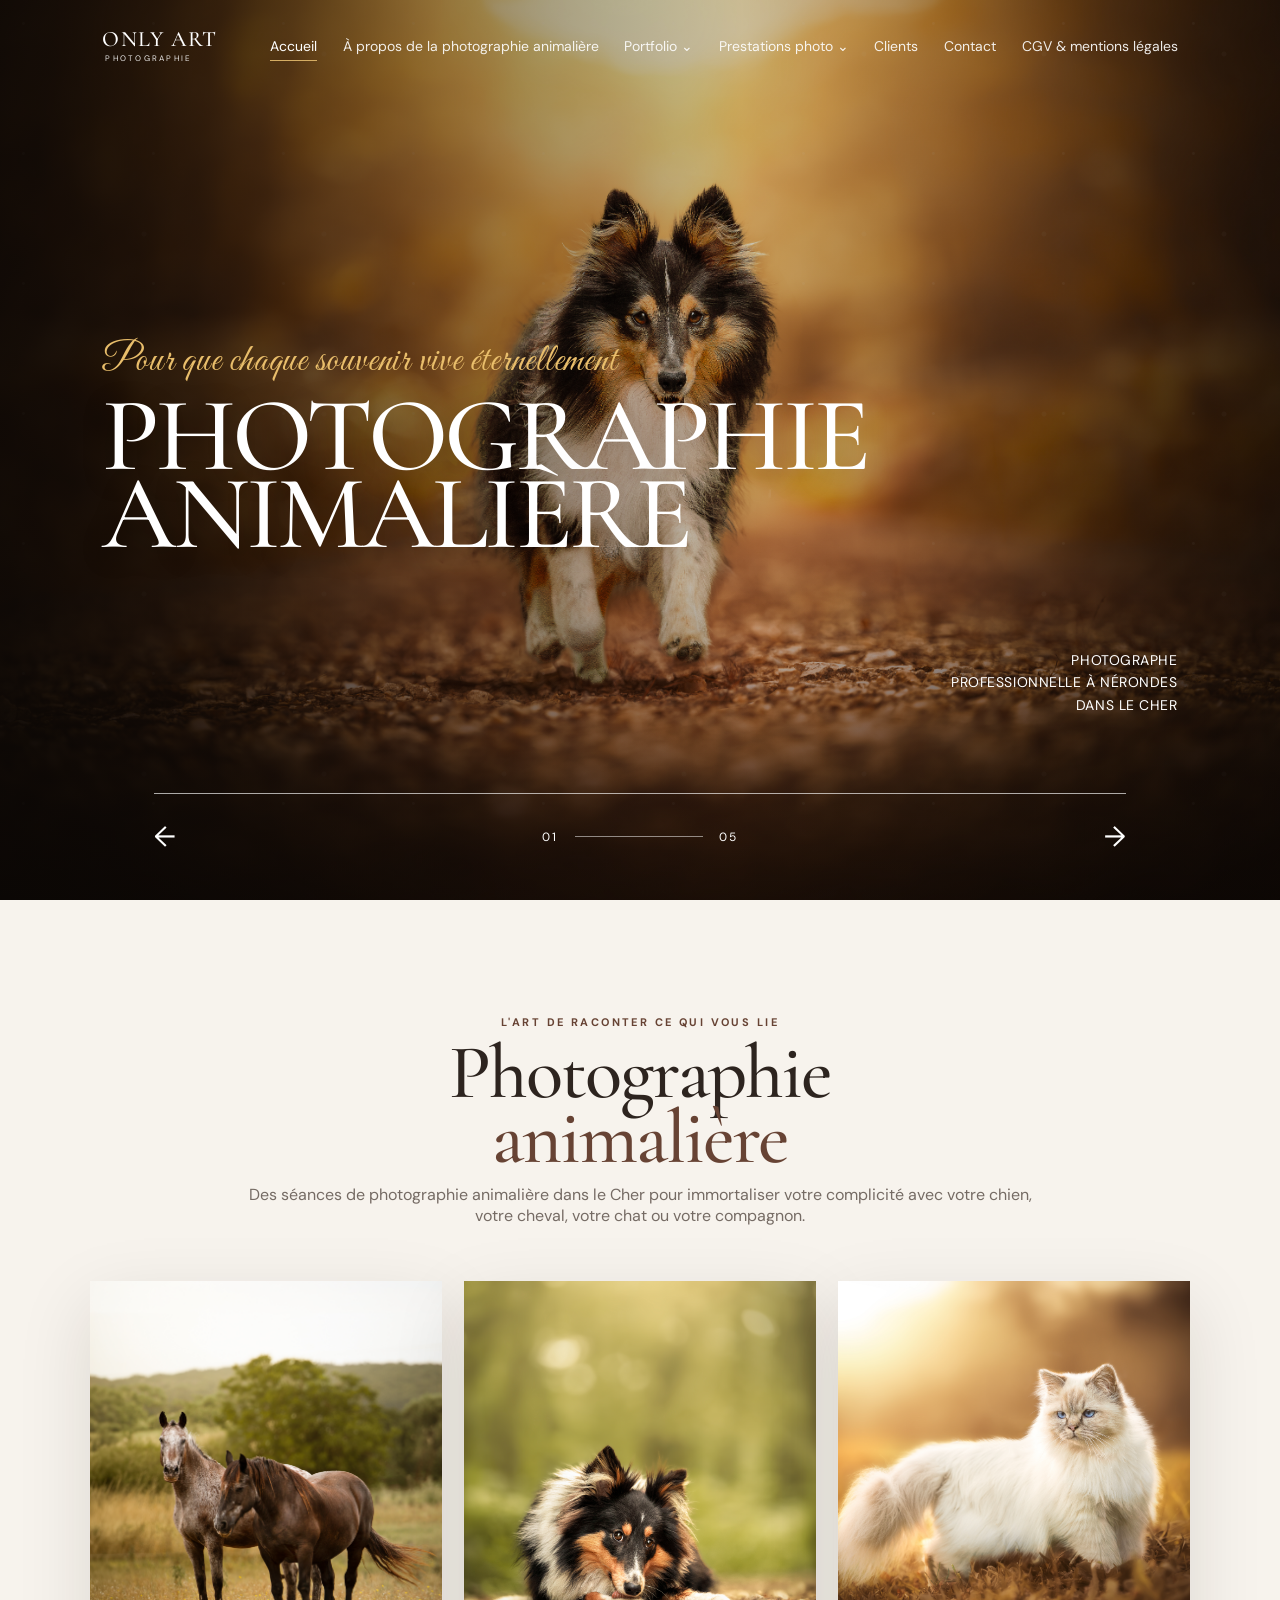
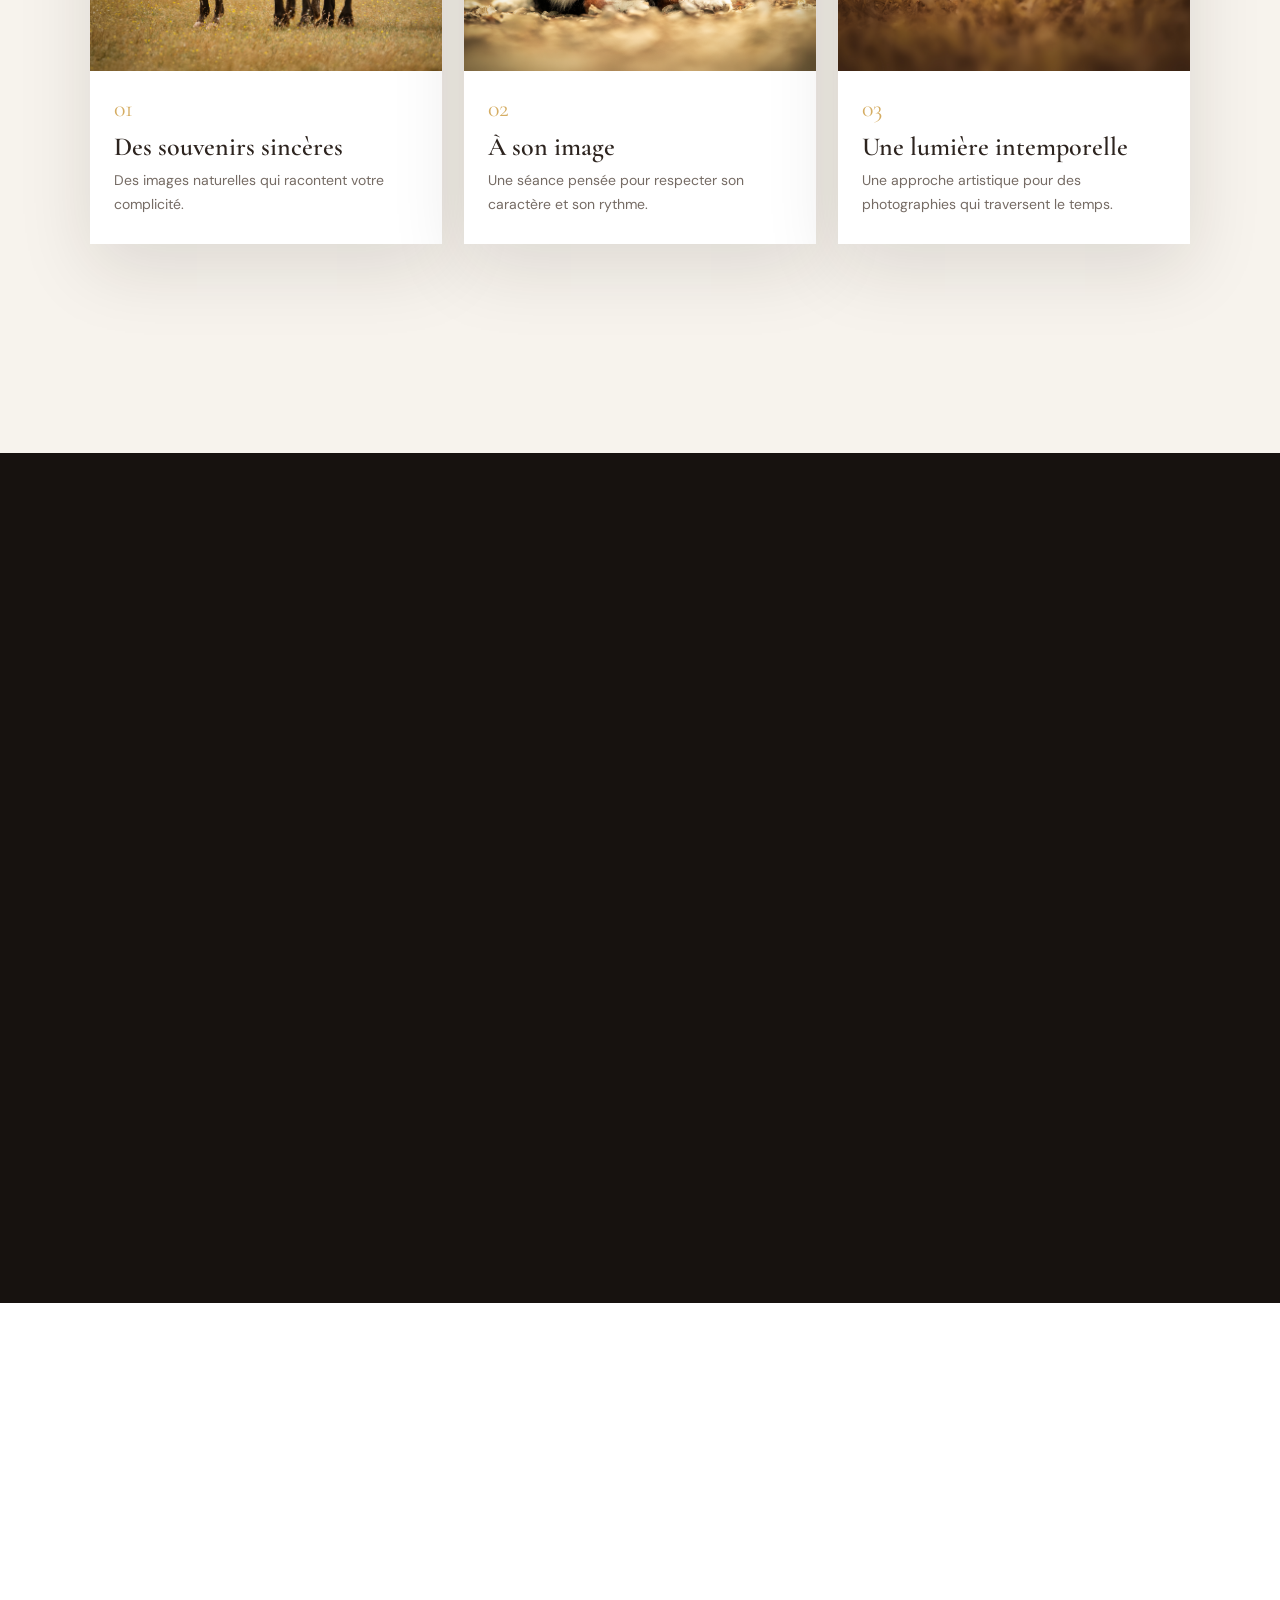
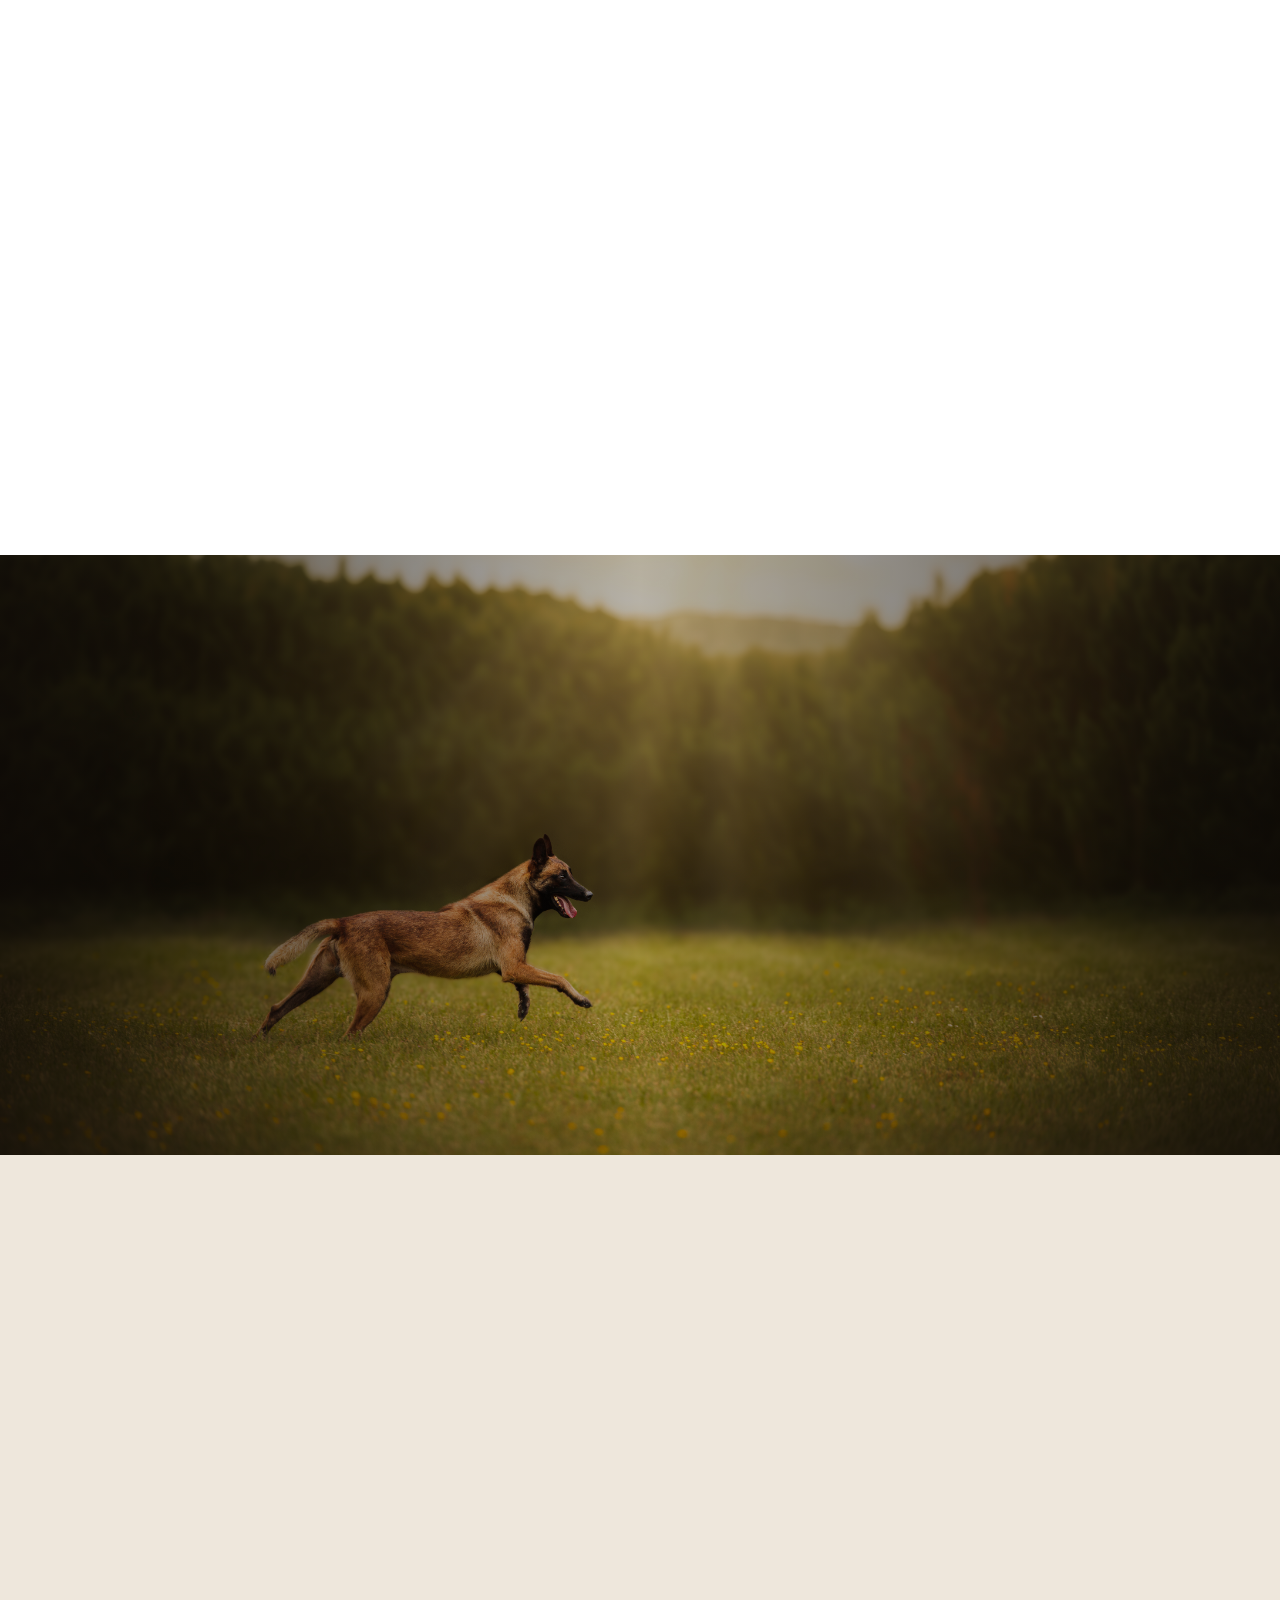
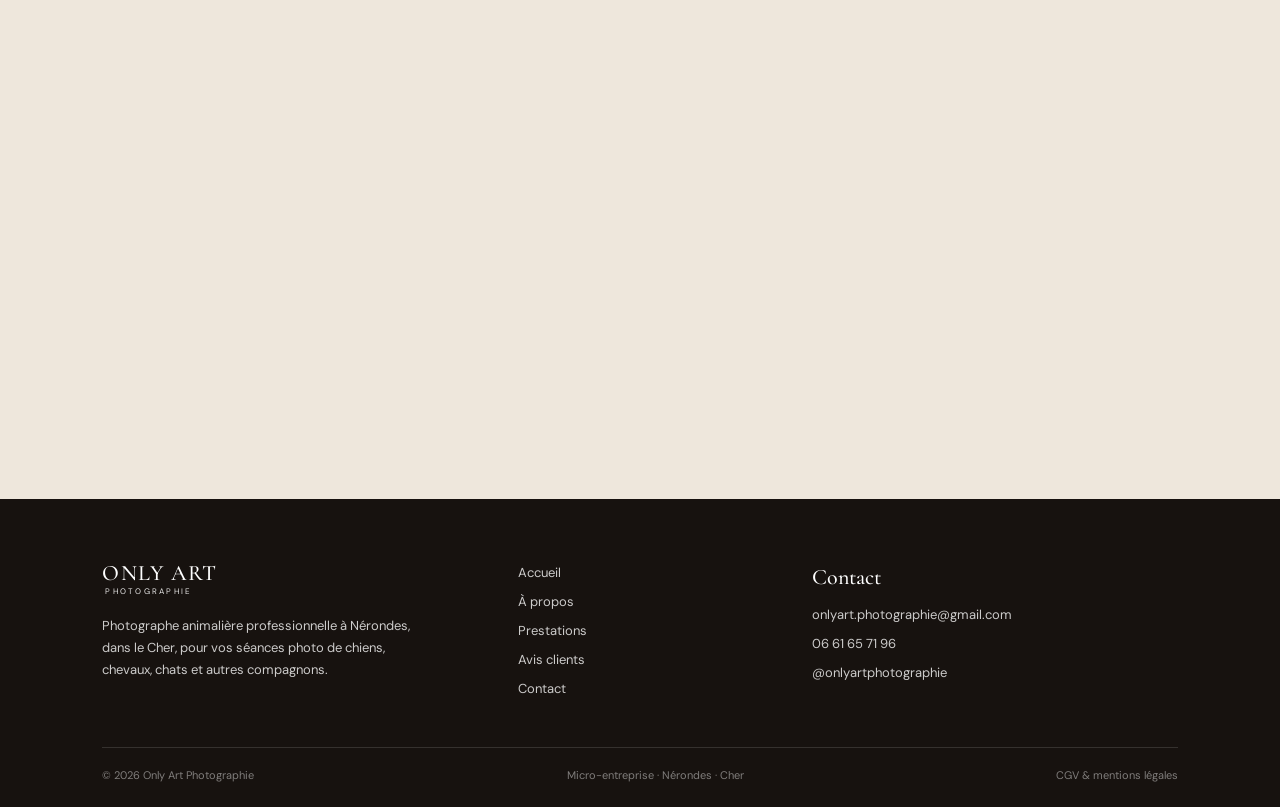
==== commit 2aa68a1c: "ajout avis google" ====
--- a/index.html
+++ b/index.html
@@ -273,18 +273,20 @@
         <div class="review-cards">
           <article class="review-card reveal">
             <div class="stars">★★★★★</div>
-            <p>“Votre avis Google apparaîtra ici.”</p>
-            <span>— Client(e)</span>
+            <p>“Merci infiniment pour la retouche ! Une super photographe et qui a un style que j'adore ! Toujours très réactive aux messages et rapide pour l'envoie des photos retouchées ! Je vous la recommande +++ que ce soit pour vos shooting photo ou simplement une retouche 😍 je suis conquise 🥰😍”</p>
+            <span>— Clémence </span>
           </article>
           <article class="review-card reveal delay-1">
             <div class="stars">★★★★★</div>
-            <p>“Un espace prévu pour mettre en avant vos meilleurs retours.”</p>
-            <span>— Client(e)</span>
+            <p>“Merci à Sandra pour cette séance photo incroyable ! Elle a su mettre en valeur ma magnifique petite louloute Tania ! Je vous la recommande à 1000% 😊”</p>
+            <span>— Isaline</span>
           </article>
           <article class="review-card reveal delay-2">
             <div class="stars">★★★★★</div>
-            <p>“Une belle expérience mérite d'être partagée.”</p>
-            <span>— Client(e)</span>
+            <p>“Une magicienne de la retouche !!!!!
+J’avais une Photo que j’aimais beaucoup, elle me l’a transformée en une œuvre d’art
+Je recommande à 109 %”</p>
+            <span>— Katia </span>
           </article>
         </div>
 
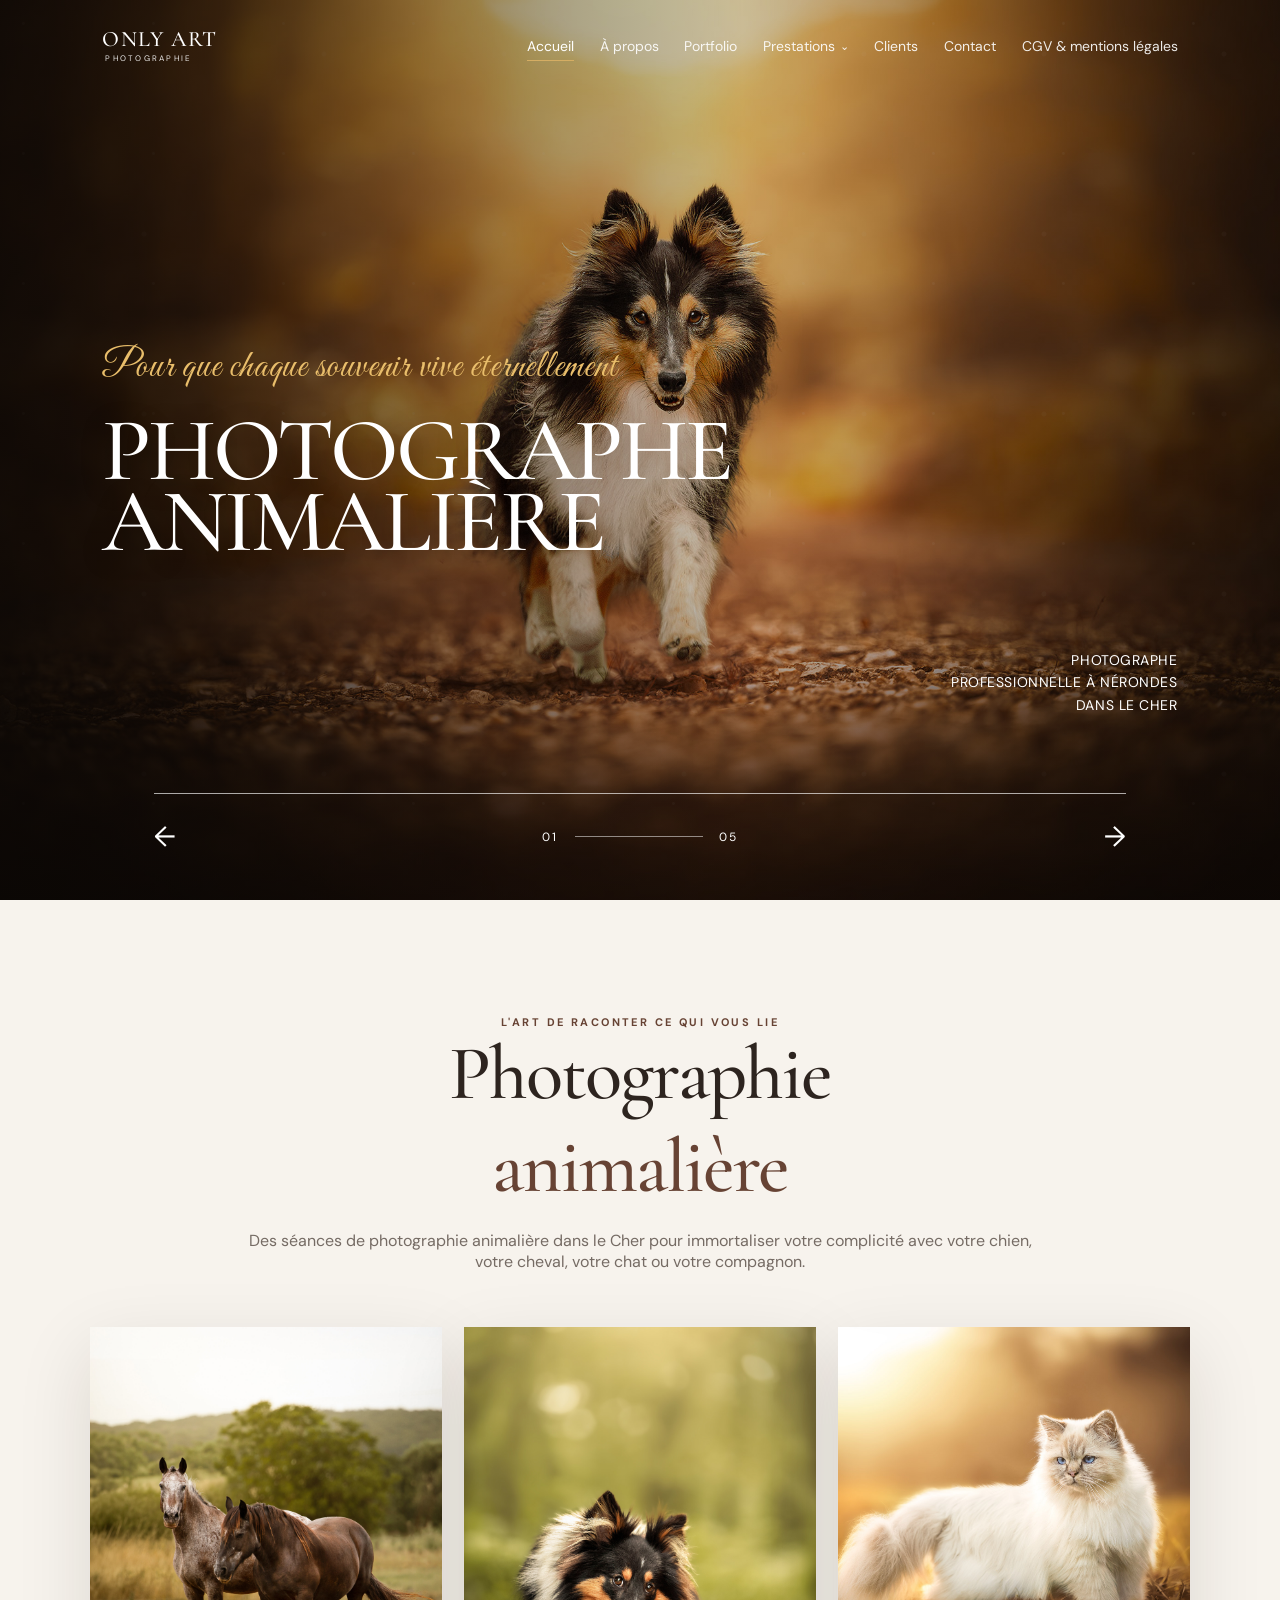
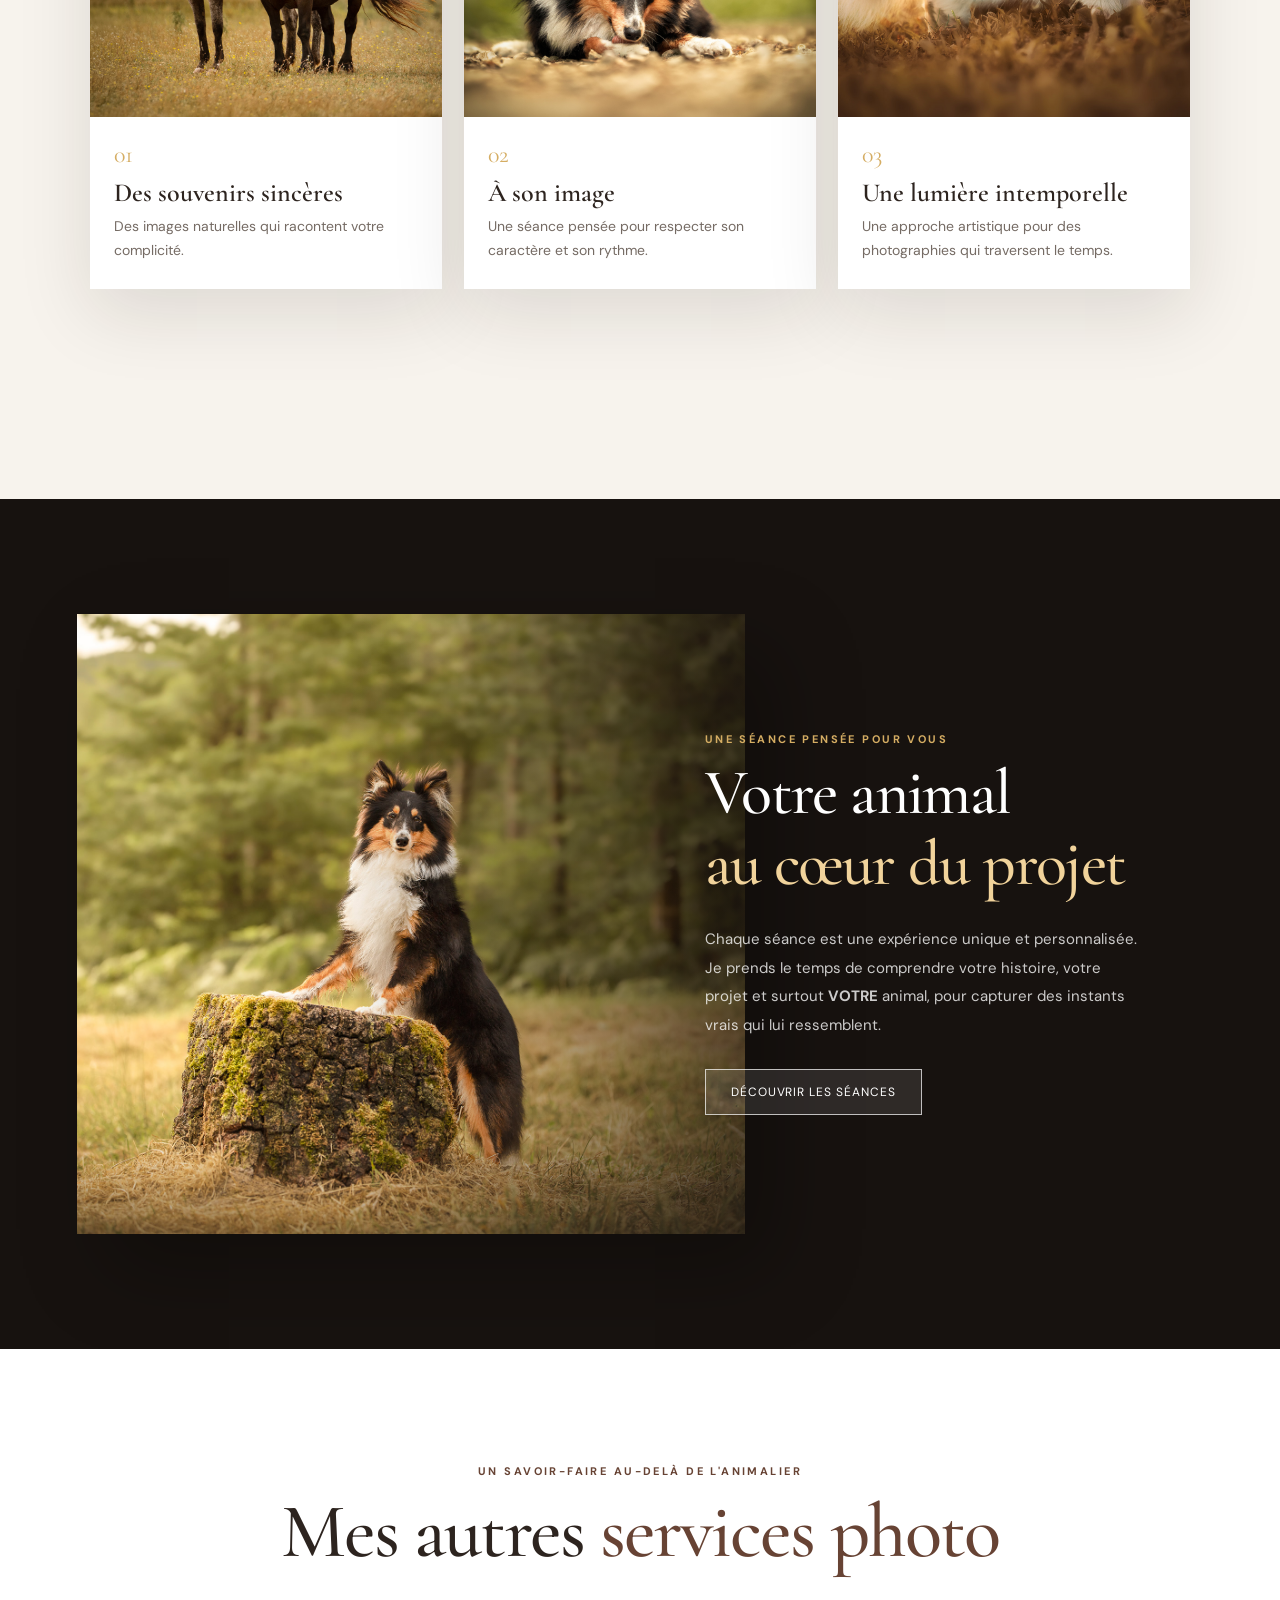
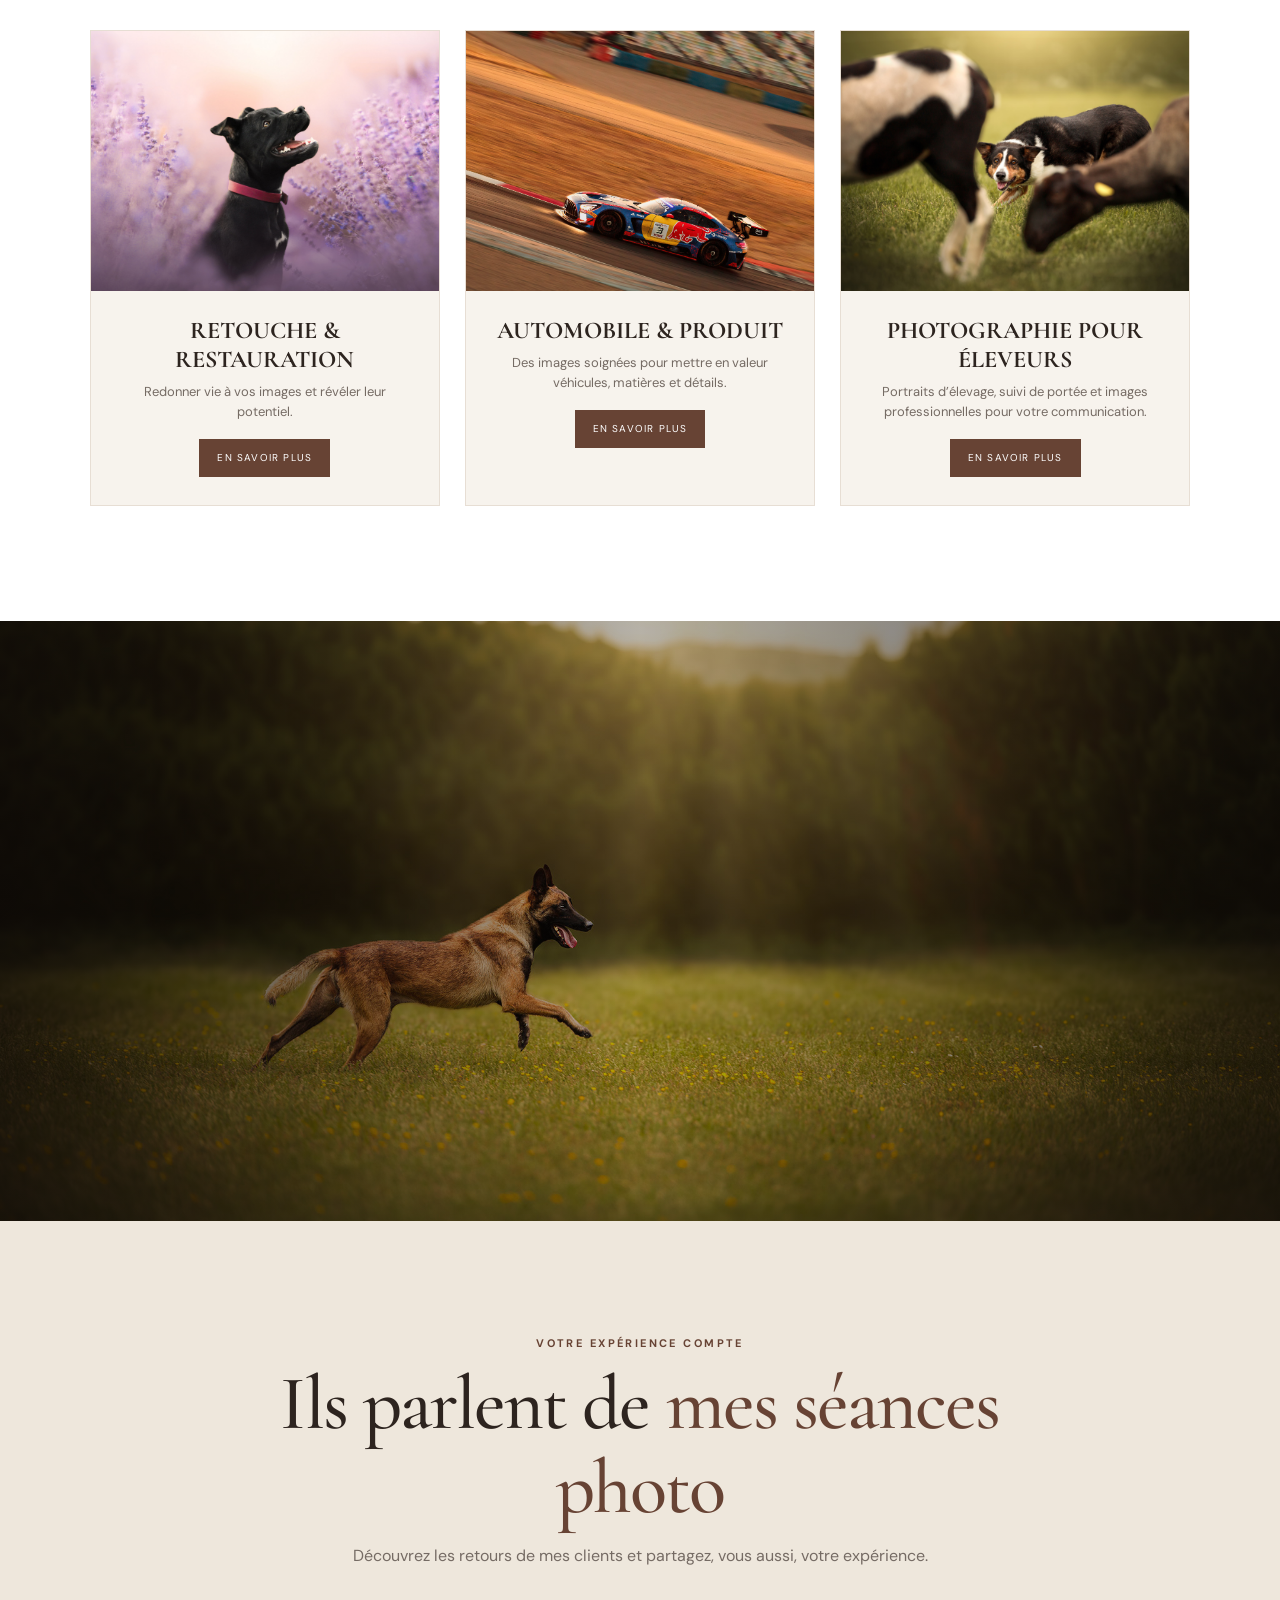
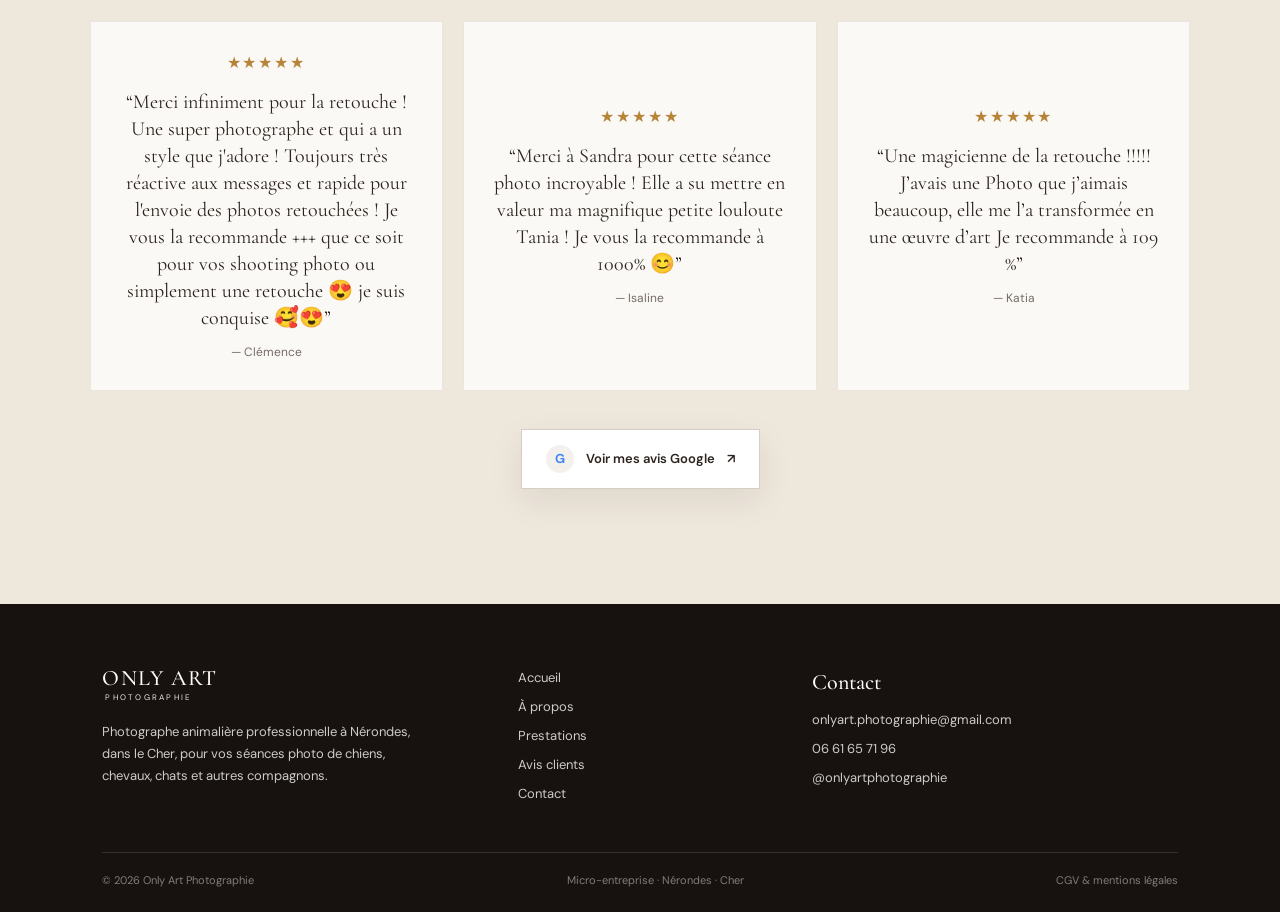
==== commit 24479231: "modifications" ====
--- a/index.html
+++ b/index.html
@@ -1,34 +1,32 @@
 <!DOCTYPE html>
+
 <html lang="fr">
 <head>
-  <meta charset="UTF-8">
-  <meta name="viewport" content="width=device-width, initial-scale=1.0">
-  <title>Photographe animalière dans le Cher | Only Art Photographie</title>
-  <meta name="description" content="Only Art Photographie, photographe animalière dans le Cher. Séances photo pour chiens, chevaux, chats et compagnons, avec une approche naturelle et artistique.">
-  <meta name="robots" content="index, follow, max-image-preview:large, max-snippet:-1, max-video-preview:-1">
-  <meta name="author" content="Only Art Photographie">
-  <meta name="theme-color" content="#17120f">
-  <meta name="format-detection" content="telephone=yes">
-
-  <!-- Open Graph / partage social -->
-  <meta property="og:type" content="website">
-  <meta property="og:locale" content="fr_FR">
-  <meta property="og:site_name" content="Only Art Photographie">
-  <meta property="og:title" content="Photographe animalière dans le Cher | Only Art Photographie">
-  <meta property="og:description" content="Séances de photographie animalière pour chiens, chevaux, chats et compagnons dans le Cher. Des images naturelles et artistiques pour immortaliser votre complicité.">
-  <meta property="og:image" content="image-banniere.jpg">
-  <meta property="og:image:alt" content="Photographie animalière — Only Art Photographie">
-  <meta property="og:image:type" content="image/jpeg">
-
-  <!-- Twitter / X -->
-  <meta name="twitter:card" content="summary_large_image">
-  <meta name="twitter:title" content="Photographe animalière dans le Cher | Only Art Photographie">
-  <meta name="twitter:description" content="Photographie animalière dans le Cher : chiens, chevaux, chats et compagnons. Une approche naturelle et artistique.">
-  <meta name="twitter:image" content="image-banniere.jpg">
-  <meta name="twitter:image:alt" content="Photographie animalière — Only Art Photographie">
-
-  <!-- Données structurées : activité locale -->
-  <script type="application/ld+json">
+<meta charset="utf-8"/>
+<meta content="width=device-width, initial-scale=1.0" name="viewport"/>
+<title>Photographe animalière dans le Cher | Only Art Photographie</title>
+<meta content="Photographe animalière professionnelle à Nérondes dans le Cher. Séances photo pour chiens, chevaux, chats et autres animaux, en extérieur et dans le respect de leur rythme." name="description"/>
+<meta content="index, follow, max-image-preview:large" name="robots"/>
+<meta content="Only Art Photographie" name="author"/>
+<meta content="#17120f" name="theme-color"/>
+<meta content="telephone=yes" name="format-detection"/>
+<!-- Open Graph / partage social -->
+<meta content="website" property="og:type"/>
+<meta content="fr_FR" property="og:locale"/>
+<meta content="Only Art Photographie" property="og:site_name"/>
+<meta content="Photographe animalière dans le Cher | Only Art Photographie" property="og:title"/>
+<meta content="Photographe animalière professionnelle à Nérondes dans le Cher. Séances photo pour chiens, chevaux, chats et autres animaux, en extérieur et dans le respect de leur rythme." property="og:description"/>
+<meta content="https://www.onlyartphotographie.fr/assets/images/home/image-banniere.jpg" property="og:image"/>
+<meta content="Photographie animalière — Only Art Photographie" property="og:image:alt"/>
+<meta content="image/jpeg" property="og:image:type"/>
+<!-- Twitter / X -->
+<meta content="summary_large_image" name="twitter:card"/>
+<meta content="Photographe animalière dans le Cher | Only Art Photographie" name="twitter:title"/>
+<meta content="Photographe animalière professionnelle à Nérondes dans le Cher. Séances photo pour chiens, chevaux, chats et autres animaux, en extérieur et dans le respect de leur rythme." name="twitter:description"/>
+<meta content="https://www.onlyartphotographie.fr/assets/images/home/image-banniere.jpg" name="twitter:image"/>
+<meta content="Photographie animalière — Only Art Photographie" name="twitter:image:alt"/>
+<!-- Données structurées : activité locale -->
+<script type="application/ld+json">
   {
     "@context": "https://schema.org",
     "@type": "ProfessionalService",
@@ -61,280 +59,253 @@
       "Photographie de chats",
       "Photographie automobile",
       "Photographie de produit",
+      "Photographie pour éleveurs",
+      "Suivi de portée",
       "Retouche photo"
     ]
   }
   </script>
-
-
-  <link rel="canonical" href="https://www.onlyartphotographie.fr/">
-  <link rel="alternate" hreflang="fr-FR" href="https://www.onlyartphotographie.fr/">
-  <link rel="preconnect" href="https://fonts.googleapis.com">
-  <link rel="preconnect" href="https://fonts.gstatic.com" crossorigin>
-  <link href="https://fonts.googleapis.com/css2?family=Cormorant+Garamond:wght@400;500;600;700&family=DM+Sans:wght@400;500;600;700&family=Great+Vibes&display=swap" rel="stylesheet">
-  <link rel="stylesheet" href="style.css">
-</head>
-
+<link href="https://www.onlyartphotographie.fr/" rel="canonical"/>
+<link href="https://www.onlyartphotographie.fr/" hreflang="fr-FR" rel="alternate"/>
+<link href="https://fonts.googleapis.com" rel="preconnect"/>
+<link crossorigin="" href="https://fonts.gstatic.com" rel="preconnect"/>
+<link href="https://fonts.googleapis.com/css2?family=Cormorant+Garamond:wght@400;500;600;700&amp;family=DM+Sans:wght@400;500;600;700&amp;family=Great+Vibes&amp;display=swap" rel="stylesheet"/>
+<link href="style.css" rel="stylesheet"/>
+<meta content="https://www.onlyartphotographie.fr/" property="og:url"/></head>
 <body>
-  <div class="page-loader" aria-hidden="true"><span></span></div>
-
-  <header class="site-header" id="top">
-    <a class="brand" href="#top" aria-label="Only Art Photographie - Accueil">
-      <span class="brand-main">ONLY ART</span>
-      <span class="brand-sub">PHOTOGRAPHIE</span>
-    </a>
-
-    <button class="menu-toggle" aria-label="Ouvrir le menu" aria-expanded="false">
-      <span></span><span></span><span></span>
-    </button>
-
-    <nav class="main-nav" aria-label="Navigation principale">
-      <a class="active" href="#top">Accueil</a>
-      <a href="#univers">À propos de la photographie animalière</a>
-      <a href="#portfolio">Portfolio <span>⌄</span></a>
-      <a href="#prestations">Prestations photo <span>⌄</span></a>
-      <a href="#avis">Clients</a>
-      <a href="#contact">Contact</a>
-      <a href="#mentions">CGV & mentions légales</a>
-    </nav>
-  </header>
-
-  <main>
-    <!-- HERO -->
-    <section class="hero" aria-label="Photographe animalière dans le Cher">
-      <div class="hero-slides">
-        <article class="hero-slide is-active">
-          <div class="hero-placeholder">
-            <img src="image-banniere.jpg" alt="Photographie animalière dans le Cher — Only Art Photographie" fetchpriority="high">
-          </div>
-        </article>
-        <article class="hero-slide">
-          <div class="hero-placeholder">
-            <img src="image-banniere-2.jpg" alt="Séance de photographie animalière pour animaux dans le Cher">
-          </div>
-        </article>
-        <article class="hero-slide">
-          <div class="hero-placeholder">
-            <img src="image-banniere-3.jpg" alt="Photographie artistique d’un animal — Only Art Photographie">
-          </div>
-        </article>
-        <article class="hero-slide">
-          <div class="hero-placeholder">
-            <img src="image-banniere-4.jpg" alt="Portrait animalier réalisé par Only Art Photographie dans le Cher">
-          </div>
-        </article>
-        <article class="hero-slide">
-          <div class="hero-placeholder">
-            <img src="image-banniere-5.jpg" alt="Photographie de chien, cheval ou chat dans le Cher">
-          </div>
-        </article>
-      
-      </div>
-
-      <div class="hero-overlay"></div>
-
-      <div class="hero-content">
-        <p class="eyebrow script">Pour que chaque souvenir vive éternellement</p>
-        <h1>PHOTOGRAPHIE<br><em>ANIMALIÈRE</em></h1>
-        <p class="hero-location">PHOTOGRAPHE<br>PROFESSIONNELLE À NÉRONDES<br>DANS LE CHER</p>
-      </div>
-
-      <div class="hero-bottom">
-        <button class="slider-arrow" id="prevSlide" aria-label="Photo précédente">←</button>
-        <div class="slider-progress">
-          <span id="slideCurrent">01</span>
-          <i></i>
-          <span>05</span>
-        </div>
-        <button class="slider-arrow" id="nextSlide" aria-label="Photo suivante">→</button>
-      </div>
-    </section>
-
-    <!-- INTRO / ANIMALIER -->
-    <section class="section animalier-section" id="univers">
-      <div class="section-heading reveal">
-        <p class="eyebrow">L'art de raconter ce qui vous lie</p>
-        <h2>Photographie<br><em>animalière</em></h2>
-        <p>Des séances de photographie animalière dans le Cher pour immortaliser votre complicité avec votre chien, votre cheval, votre chat ou votre compagnon.</p>
-      </div>
-
-      <div class="animal-grid">
-        <article class="animal-card reveal">
-          <div class="image-box">
-            <img src="image-2.jpg" alt="Séance photo animalière — souvenirs naturels avec votre animal" loading="lazy">
-          </div>
-          <div class="card-body"><span>01</span><h3>Des souvenirs sincères</h3><p>Des images naturelles qui racontent votre complicité.</p></div>
-        </article>
-
-        <article class="animal-card reveal delay-1">
-          <div class="image-box">
-            <img src="image-3.jpg" alt="Photographie animalière respectueuse du caractère de votre animal" loading="lazy">
-          </div>
-          <div class="card-body"><span>02</span><h3>À son image</h3><p>Une séance pensée pour respecter son caractère et son rythme.</p></div>
-        </article>
-
-        <article class="animal-card reveal delay-2">
-          <div class="image-box">
-            <img src="image-4.jpg" alt="Portrait animalier à la lumière naturelle — Only Art Photographie" loading="lazy">
-          </div>
-          <div class="card-body"><span>03</span><h3>Une lumière intemporelle</h3><p>Une approche artistique pour des photographies qui traversent le temps.</p></div>
-        </article>
-      </div>
-
-      <div class="center-cta reveal">
-        <a class="btn" href="#contact">Découvrir mon univers</a>
-      </div>
-    </section>
-
-    <!-- STORY -->
-    <section class="story-section section" id="portfolio">
-      <div class="story-image image-box reveal">
-        <img src="image-5.jpg" alt="Séance de photographie animalière personnalisée dans le Cher" loading="lazy">
-      </div>
-
-      <div class="story-content reveal delay-1">
-        <p class="eyebrow">Une séance pensée pour vous</p>
-        <h2>Votre animal<br><em>au cœur du projet</em></h2>
-        <p>
+<div aria-hidden="true" class="page-loader"><span></span></div>
+<header class="site-header" id="top">
+<a aria-label="Only Art Photographie - Accueil" class="brand" href="index.html">
+<span class="brand-main">ONLY ART</span>
+<span class="brand-sub">PHOTOGRAPHIE</span>
+</a>
+<button aria-expanded="false" aria-label="Ouvrir le menu" class="menu-toggle">
+<span></span><span></span><span></span>
+</button>
+<nav aria-label="Navigation principale" class="main-nav"><a class="active" href="index.html">Accueil</a><a href="a-propos.html">À propos</a><a href="portfolio.html">Portfolio</a><span class="nav-dropdown">
+<a href="tarifs.html">Prestations <span class="nav-caret">⌄</span></a>
+<span class="nav-submenu">
+<a href="tarifs.html">Photographie animalière</a>
+<a href="elevages.html">Éleveurs</a>
+<a href="retouches.html">Retouche &amp; restauration</a>
+<a href="autres-prestations.html">Automobile &amp; produit</a>
+</span>
+</span><a href="clients.html">Clients</a><a href="contact.html">Contact</a><a href="cgv.html">CGV &amp; mentions légales</a></nav>
+</header>
+<main>
+<!-- HERO -->
+<section aria-label="Photographe animalière dans le Cher" class="hero">
+<div class="hero-slides">
+<article class="hero-slide is-active">
+<div class="hero-placeholder">
+<img alt="Photographie animalière dans le Cher — Only Art Photographie" fetchpriority="high" src="assets/images/home/image-banniere.jpg"/>
+</div>
+</article>
+<article class="hero-slide">
+<div class="hero-placeholder">
+<img alt="Séance de photographie animalière pour animaux dans le Cher" src="assets/images/home/image-banniere-2.jpg"/>
+</div>
+</article>
+<article class="hero-slide">
+<div class="hero-placeholder">
+<img alt="Photographie artistique d’un animal — Only Art Photographie" src="assets/images/home/image-banniere-3.jpg"/>
+</div>
+</article>
+<article class="hero-slide">
+<div class="hero-placeholder">
+<img alt="Portrait animalier réalisé par Only Art Photographie dans le Cher" src="assets/images/home/image-banniere-4.jpg"/>
+</div>
+</article>
+<article class="hero-slide">
+<div class="hero-placeholder">
+<img alt="Photographie de chien, cheval ou chat dans le Cher" src="assets/images/home/image-banniere-5.jpg"/>
+</div>
+</article>
+</div>
+<div class="hero-overlay"></div>
+<div class="hero-content">
+<p class="eyebrow script">Pour que chaque souvenir vive éternellement</p>
+<h1>PHOTOGRAPHE<br/><em>ANIMALIÈRE</em></h1>
+<p class="hero-location">PHOTOGRAPHE<br/>PROFESSIONNELLE À NÉRONDES<br/>DANS LE CHER</p>
+</div>
+<div class="hero-bottom">
+<button aria-label="Photo précédente" class="slider-arrow" id="prevSlide">←</button>
+<div class="slider-progress">
+<span id="slideCurrent">01</span>
+<i></i>
+<span>05</span>
+</div>
+<button aria-label="Photo suivante" class="slider-arrow" id="nextSlide">→</button>
+</div>
+</section>
+<!-- INTRO / ANIMALIER -->
+<section class="section animalier-section" id="univers">
+<div class="section-heading reveal">
+<p class="eyebrow">L'art de raconter ce qui vous lie</p>
+<h2>
+    <span>Photographie</span>
+    <em>animalière</em>
+</h2>
+<p>Des séances de photographie animalière dans le Cher pour immortaliser votre complicité avec votre chien, votre cheval, votre chat ou votre compagnon.</p>
+</div>
+<div class="animal-grid">
+<article class="animal-card reveal">
+<div class="image-box">
+<img alt="Séance photo animalière — souvenirs naturels avec votre animal" loading="lazy" src="assets/images/home/image-2.jpg"/>
+</div>
+<div class="card-body"><span>01</span><h3>Des souvenirs sincères</h3><p>Des images naturelles qui racontent votre complicité.</p></div>
+</article>
+<article class="animal-card reveal delay-1">
+<div class="image-box">
+<img alt="Photographie animalière respectueuse du caractère de votre animal" loading="lazy" src="assets/images/home/image-3.jpg"/>
+</div>
+<div class="card-body"><span>02</span><h3>À son image</h3><p>Une séance pensée pour respecter son caractère et son rythme.</p></div>
+</article>
+<article class="animal-card reveal delay-2">
+<div class="image-box">
+<img alt="Portrait animalier à la lumière naturelle — Only Art Photographie" loading="lazy" src="assets/images/home/image-4.jpg"/>
+</div>
+<div class="card-body"><span>03</span><h3>Une lumière intemporelle</h3><p>Une approche artistique pour des photographies qui traversent le temps.</p></div>
+</article>
+</div>
+<div class="center-cta reveal">
+<a class="btn" href="portfolio.html">Découvrir mon univers</a>
+</div>
+</section>
+<!-- STORY -->
+<section class="story-section section" id="portfolio">
+<div class="story-image image-box reveal">
+<img alt="Séance de photographie animalière personnalisée dans le Cher" loading="lazy" src="assets/images/home/image-5.jpg"/>
+</div>
+<div class="story-content reveal delay-1">
+<p class="eyebrow">Une séance pensée pour vous</p>
+<h2>Votre animal<br/><em>au cœur du projet</em></h2>
+<p>
           Chaque séance est une expérience unique et personnalisée. Je prends le temps de comprendre
           votre histoire, votre projet et surtout <strong>VOTRE</strong> animal, pour capturer des instants
           vrais qui lui ressemblent.
         </p>
-        <a class="btn btn-light" href="#contact">Découvrir les séances</a>
-      </div>
-    </section>
-
-    <!-- OTHER SERVICES -->
-    <section class="section services-section" id="prestations">
-      <div class="section-heading reveal">
-        <p class="eyebrow">Un savoir-faire au-delà de l'animalier</p>
-        <h2>Mes autres <em>services photo</em></h2>
-      </div>
-
-      <div class="services-grid">
-        <article class="service-card reveal">
-          <div class="image-box">
-            <img src="image-6.jpg" alt="Retouche et restauration photo — Only Art Photographie" loading="lazy">
-          </div>
-          <div class="service-content">
-            <h3>RETOUCHE & RESTAURATION</h3>
-            <p>Redonner vie à vos images et révéler leur potentiel.</p>
-            <a href="#contact" class="small-btn">En savoir plus</a>
-          </div>
-        </article>
-
-        <article class="service-card reveal delay-1">
-          <div class="image-box">
-            <img src="image-7.jpg" alt="Photographie automobile — Only Art Photographie" loading="lazy">
-          </div>
-          <div class="service-content">
-            <h3>PHOTOGRAPHIE AUTOMOBILE</h3>
-            <p>Capturer la puissance, la précision et l'énergie du mouvement.</p>
-            <a href="#contact" class="small-btn">En savoir plus</a>
-          </div>
-        </article>
-
-        <article class="service-card reveal delay-2">
-          <div class="image-box">
-            <img src="image-8.jpg" alt="Photographie de produit — Only Art Photographie" loading="lazy">
-          </div>
-          <div class="service-content">
-            <h3>PHOTOGRAPHIE DE PRODUIT</h3>
-            <p>Des visuels soignés pour mettre votre produit en valeur.</p>
-            <a href="#contact" class="small-btn">En savoir plus</a>
-          </div>
-        </article>
-      </div>
-    </section>
-
-    <!-- CONTACT CTA -->
-    <section class="contact-banner" id="contact">
-      <div class="contact-bg image-box">
-        <img src="image-9.jpg" alt="Photographie pour votre projet — Only Art Photographie" loading="lazy">
-      </div>
-      <div class="contact-overlay"></div>
-      <div class="contact-content reveal">
-        <p class="eyebrow">Une idée, une envie, un projet ?</p>
-        <h2>Prêt à raconter<br><em>votre histoire ?</em></h2>
-        <p>Créons ensemble vos souvenirs.</p>
-        <a class="btn btn-light" href="mailto:onlyart.photographie@gmail.com?subject=Demande%20de%20renseignements">Me contacter</a>
-      </div>
-    </section>
-
-    <!-- GOOGLE REVIEWS -->
-    <section class="reviews section" id="avis">
-      <div class="reviews-inner">
-        <div class="section-heading reveal">
-          <p class="eyebrow">Votre expérience compte</p>
-          <h2>Ils parlent de <em>mes séances photo</em></h2>
-          <p>Découvrez les retours de mes clients et partagez, vous aussi, votre expérience.</p>
-        </div>
-
-        <div class="review-cards">
-          <article class="review-card reveal">
-            <div class="stars">★★★★★</div>
-            <p>“Merci infiniment pour la retouche ! Une super photographe et qui a un style que j'adore ! Toujours très réactive aux messages et rapide pour l'envoie des photos retouchées ! Je vous la recommande +++ que ce soit pour vos shooting photo ou simplement une retouche 😍 je suis conquise 🥰😍”</p>
-            <span>— Clémence </span>
-          </article>
-          <article class="review-card reveal delay-1">
-            <div class="stars">★★★★★</div>
-            <p>“Merci à Sandra pour cette séance photo incroyable ! Elle a su mettre en valeur ma magnifique petite louloute Tania ! Je vous la recommande à 1000% 😊”</p>
-            <span>— Isaline</span>
-          </article>
-          <article class="review-card reveal delay-2">
-            <div class="stars">★★★★★</div>
-            <p>“Une magicienne de la retouche !!!!!
+<a class="btn btn-light" href="tarifs.html">Découvrir les séances</a>
+</div>
+</section>
+<!-- OTHER SERVICES -->
+<section class="section services-section" id="prestations">
+<div class="section-heading reveal">
+<p class="eyebrow">Un savoir-faire au-delà de l'animalier</p>
+<h2>Mes autres <em>services photo</em></h2>
+</div>
+<div class="services-grid">
+<article class="service-card reveal">
+<div class="image-box">
+<img alt="Retouche et restauration photo — Only Art Photographie" loading="lazy" src="assets/images/home/image-6.jpg"/>
+</div>
+<div class="service-content">
+<h3>RETOUCHE &amp; RESTAURATION</h3>
+<p>Redonner vie à vos images et révéler leur potentiel.</p>
+<a class="small-btn" href="retouches.html">En savoir plus</a>
+</div>
+</article>
+<article class="service-card reveal delay-1">
+<div class="image-box">
+<img alt="Photographie automobile — Only Art Photographie" loading="lazy" src="assets/images/home/image-7.jpg"/>
+</div>
+<div class="service-content">
+<h3>AUTOMOBILE &amp; PRODUIT</h3>
+<p>Des images soignées pour mettre en valeur véhicules, matières et détails.</p>
+<a class="small-btn" href="autres-prestations.html">En savoir plus</a>
+</div>
+</article>
+<article class="service-card reveal delay-2">
+<div class="image-box">
+<img alt="Photographie professionnelle pour éleveurs — Only Art Photographie" loading="lazy" src="assets/images/elevage/elevage-page-acceuil.jpg"/>
+</div>
+<div class="service-content">
+<h3>PHOTOGRAPHIE POUR ÉLEVEURS</h3>
+<p>Portraits d’élevage, suivi de portée et images professionnelles pour votre communication.</p>
+<a class="small-btn" href="elevages.html">En savoir plus</a>
+</div>
+</article>
+</div>
+</section>
+<!-- CONTACT CTA -->
+<section class="contact-banner" id="contact">
+<div class="contact-bg image-box">
+<img alt="Photographie pour votre projet — Only Art Photographie" loading="lazy" src="assets/images/home/image-9.jpg"/>
+</div>
+<div class="contact-overlay"></div>
+<div class="contact-content reveal">
+<p class="eyebrow">Une idée, une envie, un projet ?</p>
+<h2>Prêt à raconter<br/><em>votre histoire ?</em></h2>
+<p>Créons ensemble vos souvenirs.</p>
+<a class="btn btn-light" href="contact.html">Me contacter</a>
+</div>
+</section>
+<!-- GOOGLE REVIEWS -->
+<section class="reviews section" id="avis">
+<div class="reviews-inner">
+<div class="section-heading reveal">
+<p class="eyebrow">Votre expérience compte</p>
+<h2>Ils parlent de <em>mes séances photo</em></h2>
+<p>Découvrez les retours de mes clients et partagez, vous aussi, votre expérience.</p>
+</div>
+<div class="review-cards">
+<article class="review-card reveal">
+<div class="stars">★★★★★</div>
+<p>“Merci infiniment pour la retouche ! Une super photographe et qui a un style que j'adore ! Toujours très réactive aux messages et rapide pour l'envoie des photos retouchées ! Je vous la recommande +++ que ce soit pour vos shooting photo ou simplement une retouche 😍 je suis conquise 🥰😍”</p>
+<span>— Clémence </span>
+</article>
+<article class="review-card reveal delay-1">
+<div class="stars">★★★★★</div>
+<p>“Merci à Sandra pour cette séance photo incroyable ! Elle a su mettre en valeur ma magnifique petite louloute Tania ! Je vous la recommande à 1000% 😊”</p>
+<span>— Isaline</span>
+</article>
+<article class="review-card reveal delay-2">
+<div class="stars">★★★★★</div>
+<p>“Une magicienne de la retouche !!!!!
 J’avais une Photo que j’aimais beaucoup, elle me l’a transformée en une œuvre d’art
 Je recommande à 109 %”</p>
-            <span>— Katia </span>
-          </article>
-        </div>
-
-        <!-- Remplacez l'URL ci-dessous par le lien exact de votre fiche Google Business Profile. -->
-        <a class="google-btn reveal" href="https://www.google.com/search?q=Only+Art+Photographie+N%C3%A9rondes+avis+Google" target="_blank" rel="noopener noreferrer">
-          <span class="google-g">G</span>
+<span>— Katia </span>
+</article>
+</div>
+<!-- Remplacez l'URL ci-dessous par le lien exact de votre fiche Google Business Profile. -->
+<a class="google-btn reveal" href="https://www.google.com/search?q=Only+Art+Photographie+N%C3%A9rondes+avis+Google" rel="noopener noreferrer" target="_blank">
+<span class="google-g">G</span>
           Voir mes avis Google
           <span>↗</span>
-        </a>
-      </div>
-    </section>
-  </main>
-
-  <footer class="site-footer" id="mentions">
-    <div class="footer-top">
-      <div>
-        <a class="brand footer-brand" href="#top">
-          <span class="brand-main">ONLY ART</span>
-          <span class="brand-sub">PHOTOGRAPHIE</span>
-        </a>
-        <p>Photographe animalière professionnelle à Nérondes, dans le Cher, pour vos séances photo de chiens, chevaux, chats et autres compagnons.</p>
-      </div>
-
-      <div class="footer-links">
-        <a href="#top">Accueil</a>
-        <a href="#univers">À propos</a>
-        <a href="#prestations">Prestations</a>
-        <a href="#avis">Avis clients</a>
-        <a href="#contact">Contact</a>
-      </div>
-
-      <div class="footer-contact">
-        <strong>Contact</strong>
-        <a href="mailto:onlyart.photographie@gmail.com">onlyart.photographie@gmail.com</a>
-        <a href="tel:+33661657196">06 61 65 71 96</a>
-        <a href="https://www.instagram.com/onlyartphotographie/" target="_blank" rel="noopener noreferrer">@onlyartphotographie</a>
-      </div>
-    </div>
-
-    <div class="footer-bottom">
-      <span>© <span id="year"></span> Only Art Photographie</span>
-      <span>Micro-entreprise · Nérondes · Cher</span>
-      <a href="#">CGV & mentions légales</a>
-    </div>
-  </footer>
-
-  <button class="back-top" id="backTop" aria-label="Retour en haut">↑</button>
-
-  <script src="script.js"></script>
+</a>
+</div>
+</section>
+</main>
+<footer class="site-footer" id="mentions">
+<div class="footer-top">
+<div>
+<a class="brand footer-brand" href="index.html">
+<span class="brand-main">ONLY ART</span>
+<span class="brand-sub">PHOTOGRAPHIE</span>
+</a>
+<p>Photographe animalière professionnelle à Nérondes, dans le Cher, pour vos séances photo de chiens, chevaux, chats et autres compagnons.</p>
+</div>
+<div class="footer-links">
+<a href="index.html">Accueil</a>
+<a href="a-propos.html">À propos</a>
+<a href="tarifs.html">Prestations</a>
+<a href="#avis">Avis clients</a>
+<a href="contact.html">Contact</a>
+</div>
+<div class="footer-contact">
+<strong>Contact</strong>
+<a href="mailto:onlyart.photographie@gmail.com">onlyart.photographie@gmail.com</a>
+<a href="tel:+33661657196">06 61 65 71 96</a>
+<a href="https://www.instagram.com/onlyartphotographie/" rel="noopener noreferrer" target="_blank">@onlyartphotographie</a>
+</div>
+</div>
+<div class="footer-bottom">
+<span>© <span id="year"></span> Only Art Photographie</span>
+<span>Micro-entreprise · Nérondes · Cher</span>
+<a href="cgv.html">CGV &amp; mentions légales</a>
+</div>
+</footer>
+<button aria-label="Retour en haut" class="back-top" id="backTop">↑</button>
+<script src="script.js"></script>
 </body>
 </html>
--- a/style.css
+++ b/style.css
@@ -205,7 +205,7 @@
   font-family: var(--serif);
   font-size: clamp(42px, 6vw, 78px);
   font-weight: 500;
-  line-height: .84;
+  line-height: 1.1;
   letter-spacing: -.025em;
 }
 
@@ -369,7 +369,7 @@
   display: grid;
   align-content: center;
   justify-items: start;
-  padding: 120px clamp(28px, 8vw, 8.5%) 130px;
+  padding: 120px clamp(28px, 8vw, 8.5%) 120px;
 }
 
 .hero-content h1 {
@@ -441,6 +441,19 @@
 
 /* ANIMALIER */
 .animalier-section { background: var(--cream-2); }
+.animalier-section .section-heading h2 {
+    display: flex;
+    flex-direction: column;
+    align-items: center;
+    gap: 28px;
+    line-height: 0.85;
+    margin-bottom: 30px;
+}
+
+.animalier-section .section-heading h2 span,
+.animalier-section .section-heading h2 em {
+    display: block;
+}
 
 .animal-grid {
   max-width: 1250px;
@@ -526,6 +539,7 @@
 .story-content h2 {
   margin-bottom: 26px;
   font-size: clamp(48px, 5vw, 76px);
+  
 }
 
 .story-content h2 em { color: #f1d39b; }
@@ -946,3 +960,392 @@
     transition-duration: .01ms !important;
   }
 }
+
+/* === Final integration overrides === */
+img{max-width:100%;height:auto}.photo img,.fake-photo img,.restore-photo img,.ba-image img{opacity:1!important}.photo>span,.fake-photo>span,.restore-photo>span,.ba-image>span{display:none!important}a:focus-visible,button:focus-visible,input:focus-visible,select:focus-visible,textarea:focus-visible{outline:2px solid #d5ad63;outline-offset:3px}@media(max-width:560px){h1,h2,h3{overflow-wrap:normal;word-break:normal}.navigation,.header nav,.main-nav{max-width:100vw}.section,.wrap{max-width:100%}}
+
+
+/* Navigation prestations */
+.nav-dropdown{position:relative;display:inline-flex;align-items:center}
+.nav-dropdown>a{display:inline-flex;align-items:center;gap:5px}
+.nav-caret{font-size:.82em;transition:transform .25s ease}
+.nav-submenu{
+  position:absolute;z-index:120;top:calc(100% + 12px);left:50%;
+  min-width:220px;padding:10px;background:#17120ff2;
+  border:1px solid rgba(213,173,99,.28);box-shadow:0 16px 35px rgba(0,0,0,.18);
+  display:flex;flex-direction:column;gap:2px;
+  opacity:0;visibility:hidden;pointer-events:none;
+  transform:translate(-50%,8px);transition:.22s ease
+}
+.nav-submenu a{
+  padding:9px 11px!important;color:#fff!important;font-size:11px!important;
+  font-family:var(--sans,Arial,sans-serif)!important;white-space:nowrap
+}
+.nav-submenu a:after{display:none!important}
+.nav-submenu a:hover{background:rgba(255,255,255,.07);color:#efd39a!important}
+.nav-dropdown:hover .nav-submenu,.nav-dropdown:focus-within .nav-submenu{
+  opacity:1;visibility:visible;pointer-events:auto;transform:translate(-50%,0)
+}
+.nav-dropdown:hover .nav-caret{transform:rotate(180deg)}
+@media(max-width:850px){
+  .nav-dropdown{display:flex;flex-direction:column;align-items:center;width:100%}
+  .nav-submenu{
+    position:static;min-width:0;width:100%;padding:3px 0 0;background:transparent;border:0;
+    box-shadow:none;opacity:1;visibility:visible;pointer-events:auto;transform:none;
+    align-items:center;gap:0
+  }
+  .nav-submenu a{font-size:15px!important;padding:3px 8px!important;opacity:.72}
+  .nav-caret{display:none}
+}
+
+/* Ajustements cadrage & lisibilité accueil */
+.hero-placeholder img{object-position:center 63%}
+.hero-content .script{margin-bottom:25px}
+.hero-content h1{
+  font-size:clamp(58px,7vw,118px);
+  line-height:.79;
+}
+.contact-bg img{object-fit:cover;object-position:center 64%}
+@media(max-width:850px){
+  .hero-placeholder img{object-position:center 61%}
+  .hero-content{padding-top:125px;padding-bottom:145px}
+  .hero-content .script{margin-bottom:22px}
+  .hero-content h1{font-size:clamp(46px,11.5vw,72px);line-height:.82}
+  .hero-location{margin-top:42px}
+}
+@media(max-width:560px){
+  .hero-content{padding-left:20px;padding-right:20px;align-content:center}
+  .hero-content h1{font-size:clamp(42px,11vw,48px);letter-spacing:-.025em}
+  .hero-content .script{font-size:24px;margin-bottom:24px}
+  .hero-location{margin-top:38px}
+}
+
+
+/* ===== Correctif menu déroulant Prestations =====
+   Supprime l'espace entre "Prestations" et le sous-menu afin que
+   le curseur puisse passer de l'un à l'autre sans fermer le menu. */
+@media(min-width:851px){
+  .nav-dropdown{
+    padding-bottom:12px;
+    margin-bottom:-12px;
+  }
+
+  .nav-submenu{
+    top:100% !important;
+    margin-top:0 !important;
+    transform:translate(-50%,0) !important;
+  }
+
+  .nav-dropdown:hover .nav-submenu,
+  .nav-dropdown:focus-within .nav-submenu{
+    opacity:1;
+    visibility:visible;
+    pointer-events:auto;
+    transform:translate(-50%,0) !important;
+  }
+}
+
+
+
+/* =========================================================
+   V5 — MENU MOBILE : sous-menu Prestations lisible
+   ========================================================= */
+@media(max-width:850px){
+  .header nav,.navigation{
+    overflow-y:auto!important;
+    padding-top:70px!important;
+    padding-bottom:45px!important
+  }
+  .nav-dropdown{
+    width:100%!important;display:flex!important;flex-direction:column!important;
+    align-items:center!important;padding:0!important;margin:0!important
+  }
+  .nav-dropdown>a{opacity:1!important}
+  .nav-submenu{
+    position:static!important;width:min(88%,330px)!important;min-width:0!important;
+    margin:8px auto 4px!important;padding:10px 12px!important;
+    display:flex!important;flex-direction:column!important;align-items:center!important;gap:4px!important;
+    background:rgba(255,255,255,.08)!important;
+    border-top:1px solid rgba(255,255,255,.18)!important;
+    border-bottom:1px solid rgba(255,255,255,.18)!important;
+    border-left:0!important;border-right:0!important;box-shadow:none!important;
+    opacity:1!important;visibility:visible!important;pointer-events:auto!important;transform:none!important
+  }
+  .nav-submenu a{
+    display:block!important;width:100%!important;padding:7px 6px!important;text-align:center!important;
+    font-size:14px!important;line-height:1.25!important;font-family:var(--sans,Arial,sans-serif)!important;
+    color:#f4eadf!important;opacity:1!important;white-space:normal!important
+  }
+  .nav-submenu a:hover,.nav-submenu a:focus{
+    background:rgba(255,255,255,.07)!important;color:#fff!important
+  }
+  .nav-caret{display:none!important}
+}
+
+/* Pages à menu clair sur mobile */
+@media(max-width:850px){
+  body.menu-light .header nav .nav-submenu{
+    background:rgba(103,67,52,.08)!important;
+    border-color:rgba(103,67,52,.18)!important
+  }
+  body.menu-light .header nav .nav-submenu a{
+    color:#674334!important
+  }
+}
+
+
+
+/* =========================================================
+   V7 — MENU MOBILE : sous-menu Prestations toujours lisible
+   Corrige notamment À propos, CGV et Tarifs.
+   ========================================================= */
+@media(max-width:850px){
+
+  .header nav,
+  .navigation{
+    overflow-y:auto !important;
+    padding-top:72px !important;
+    padding-bottom:48px !important;
+  }
+
+  .nav-dropdown{
+    width:100% !important;
+    display:flex !important;
+    flex-direction:column !important;
+    align-items:center !important;
+    padding:0 !important;
+    margin:0 !important;
+  }
+
+  .nav-dropdown > a{
+    opacity:1 !important;
+    color:inherit !important;
+  }
+
+  .nav-submenu{
+    position:static !important;
+    width:min(88%, 330px) !important;
+    min-width:0 !important;
+    margin:8px auto 4px !important;
+    padding:10px 12px !important;
+
+    display:flex !important;
+    flex-direction:column !important;
+    align-items:center !important;
+    gap:4px !important;
+
+    background:rgba(103,67,52,.10) !important;
+    border-top:1px solid rgba(103,67,52,.22) !important;
+    border-bottom:1px solid rgba(103,67,52,.22) !important;
+    border-left:0 !important;
+    border-right:0 !important;
+    box-shadow:none !important;
+
+    opacity:1 !important;
+    visibility:visible !important;
+    pointer-events:auto !important;
+    transform:none !important;
+  }
+
+  .nav-submenu a{
+    display:block !important;
+    width:100% !important;
+    padding:7px 6px !important;
+    text-align:center !important;
+
+    font-size:14px !important;
+    line-height:1.3 !important;
+    font-family:var(--sans, Arial, sans-serif) !important;
+
+    color:#674334 !important;
+    opacity:1 !important;
+    white-space:normal !important;
+  }
+
+  .nav-submenu a:hover,
+  .nav-submenu a:focus{
+    background:rgba(103,67,52,.08) !important;
+    color:#17120f !important;
+  }
+
+  .nav-caret{
+    display:none !important;
+  }
+}
+
+/* Si le menu mobile de la page est sombre, on garde un contraste fort */
+@media(max-width:850px){
+  .header nav[style*="background:#17120f"],
+  .navigation[style*="background:#17120f"]{
+    color:#fff;
+  }
+
+  .header nav[style*="background:#17120f"] .nav-submenu,
+  .navigation[style*="background:#17120f"] .nav-submenu{
+    background:rgba(255,255,255,.08) !important;
+    border-color:rgba(255,255,255,.16) !important;
+  }
+
+  .header nav[style*="background:#17120f"] .nav-submenu a,
+  .navigation[style*="background:#17120f"] .nav-submenu a{
+    color:#f6ede4 !important;
+  }
+}
+
+
+
+/* =========================================================
+   V8 — MENU MOBILE REFAIT PROPREMENT
+   Fond totalement opaque + sous-menu Prestations lisible
+   ========================================================= */
+@media(max-width:850px){
+
+  body.menu-open{
+    overflow:hidden !important;
+  }
+
+  .header nav,
+  .navigation{
+    position:fixed !important;
+    inset:0 !important;
+    z-index:9999 !important;
+
+    display:flex !important;
+    flex-direction:column !important;
+    align-items:center !important;
+    justify-content:flex-start !important;
+
+    gap:14px !important;
+    padding:95px 24px 45px !important;
+
+    background:#17120f !important;
+    color:#ffffff !important;
+
+    overflow-y:auto !important;
+    overscroll-behavior:contain !important;
+
+    transform:translateX(100%);
+    transition:transform .35s ease !important;
+  }
+
+  .header nav.open,
+  .navigation.open{
+    transform:translateX(0) !important;
+  }
+
+  .header nav > a,
+  .navigation > a,
+  .nav-dropdown > a{
+    color:#fff !important;
+    font:500 30px/1.1 var(--serif, Georgia, serif) !important;
+    opacity:1 !important;
+    padding:4px 0 !important;
+    text-align:center !important;
+  }
+
+  .header nav > a::after,
+  .navigation > a::after,
+  .nav-dropdown > a::after{
+    background:#d5ad63 !important;
+  }
+
+  .nav-dropdown{
+    display:flex !important;
+    flex-direction:column !important;
+    align-items:center !important;
+
+    width:min(92%, 360px) !important;
+    margin:2px auto 0 !important;
+    padding:0 !important;
+  }
+
+  .nav-caret{
+    display:none !important;
+  }
+
+  .nav-submenu{
+    position:static !important;
+    inset:auto !important;
+
+    display:flex !important;
+    flex-direction:column !important;
+    align-items:stretch !important;
+
+    width:100% !important;
+    min-width:0 !important;
+
+    margin:10px 0 2px !important;
+    padding:12px 14px !important;
+
+    gap:0 !important;
+
+    background:#2b1e18 !important;
+    border:1px solid rgba(213,173,99,.38) !important;
+    box-shadow:none !important;
+
+    opacity:1 !important;
+    visibility:visible !important;
+    pointer-events:auto !important;
+
+    transform:none !important;
+  }
+
+  .nav-submenu a{
+    display:block !important;
+
+    width:100% !important;
+    padding:10px 8px !important;
+
+    text-align:center !important;
+
+    color:#f3e7dc !important;
+    opacity:1 !important;
+
+    font:500 14px/1.3 var(--sans, Arial, sans-serif) !important;
+    letter-spacing:.01em !important;
+
+    white-space:normal !important;
+
+    border-bottom:1px solid rgba(255,255,255,.09) !important;
+    background:transparent !important;
+  }
+
+  .nav-submenu a:last-child{
+    border-bottom:0 !important;
+  }
+
+  .nav-submenu a:hover,
+  .nav-submenu a:focus{
+    color:#efd39a !important;
+    background:rgba(255,255,255,.04) !important;
+  }
+
+  .menu,
+  .menu-toggle{
+    position:relative !important;
+    z-index:10000 !important;
+  }
+}
+
+@media(max-width:560px){
+  .header nav,
+  .navigation{
+    padding-top:82px !important;
+    gap:12px !important;
+  }
+
+  .header nav > a,
+  .navigation > a,
+  .nav-dropdown > a{
+    font-size:27px !important;
+  }
+
+  .nav-submenu{
+    padding:10px 12px !important;
+  }
+
+  .nav-submenu a{
+    font-size:13.5px !important;
+    padding:9px 6px !important;
+  }
+}
